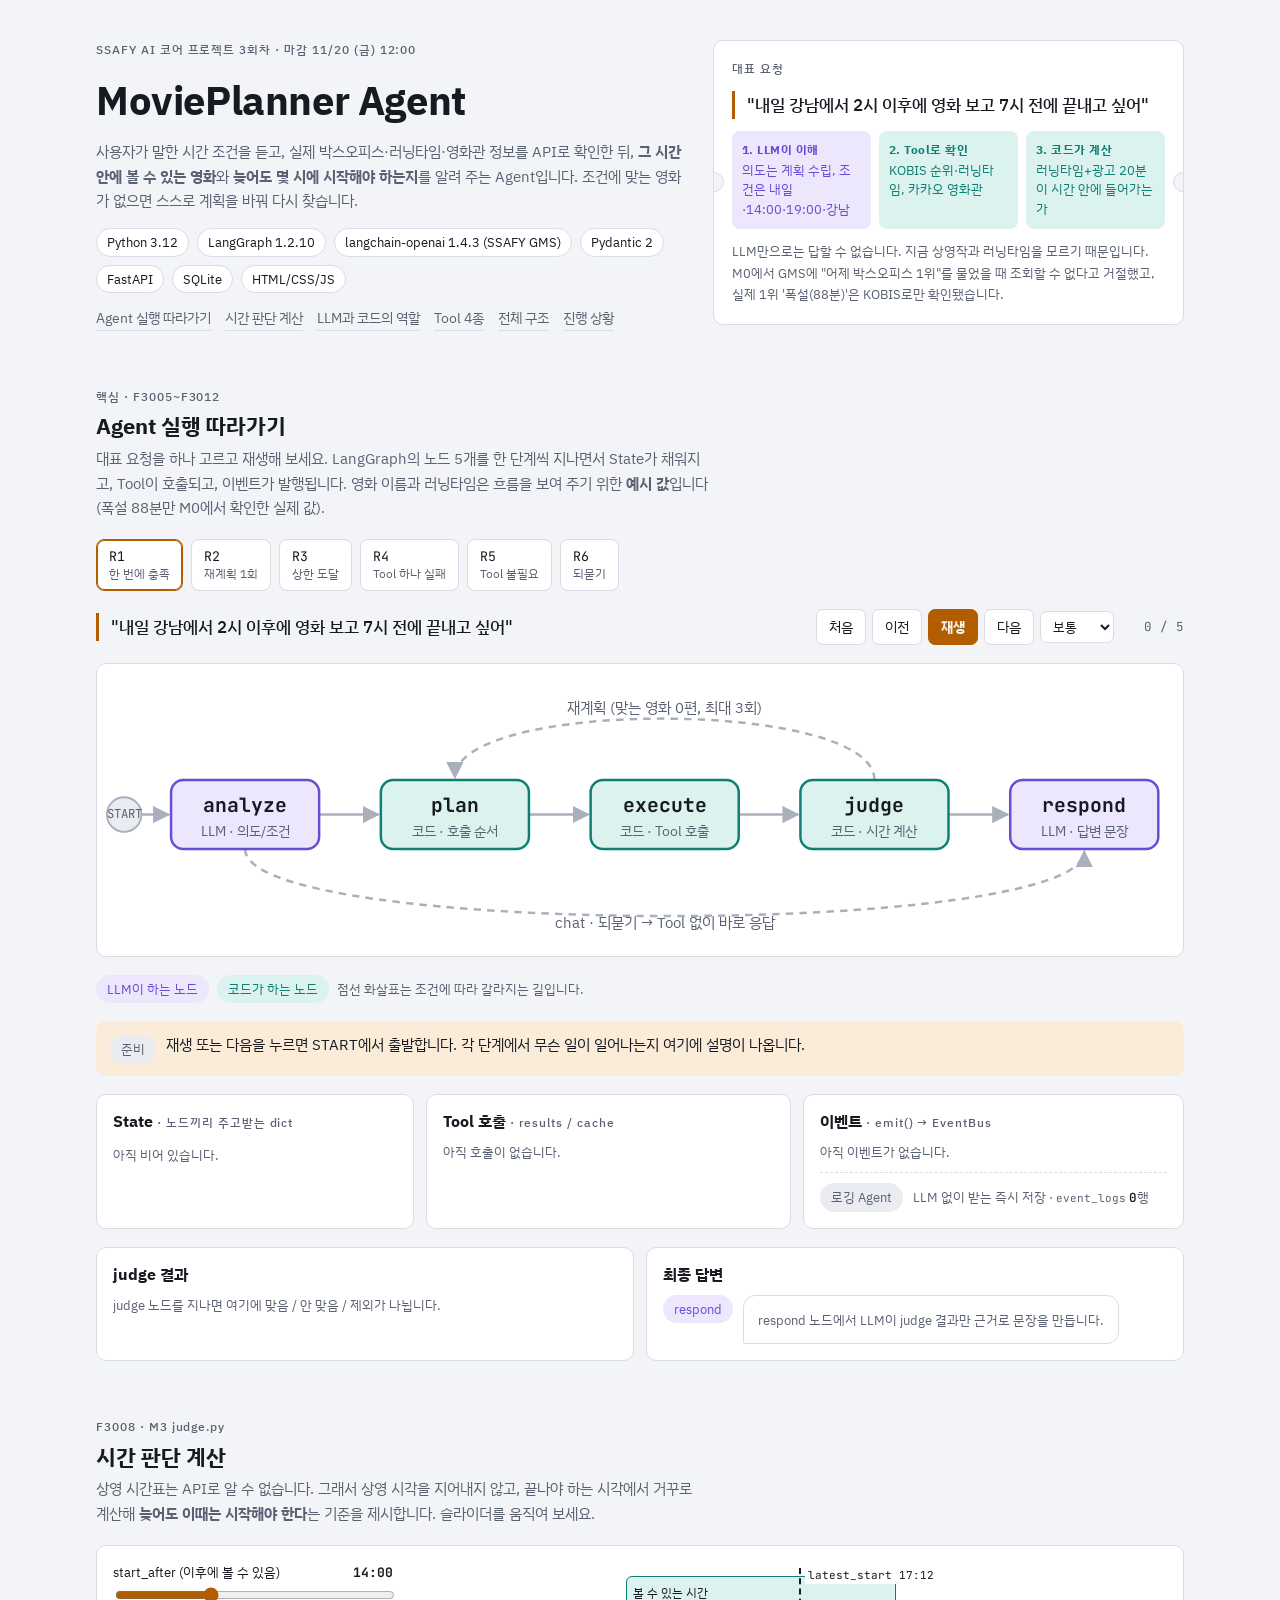
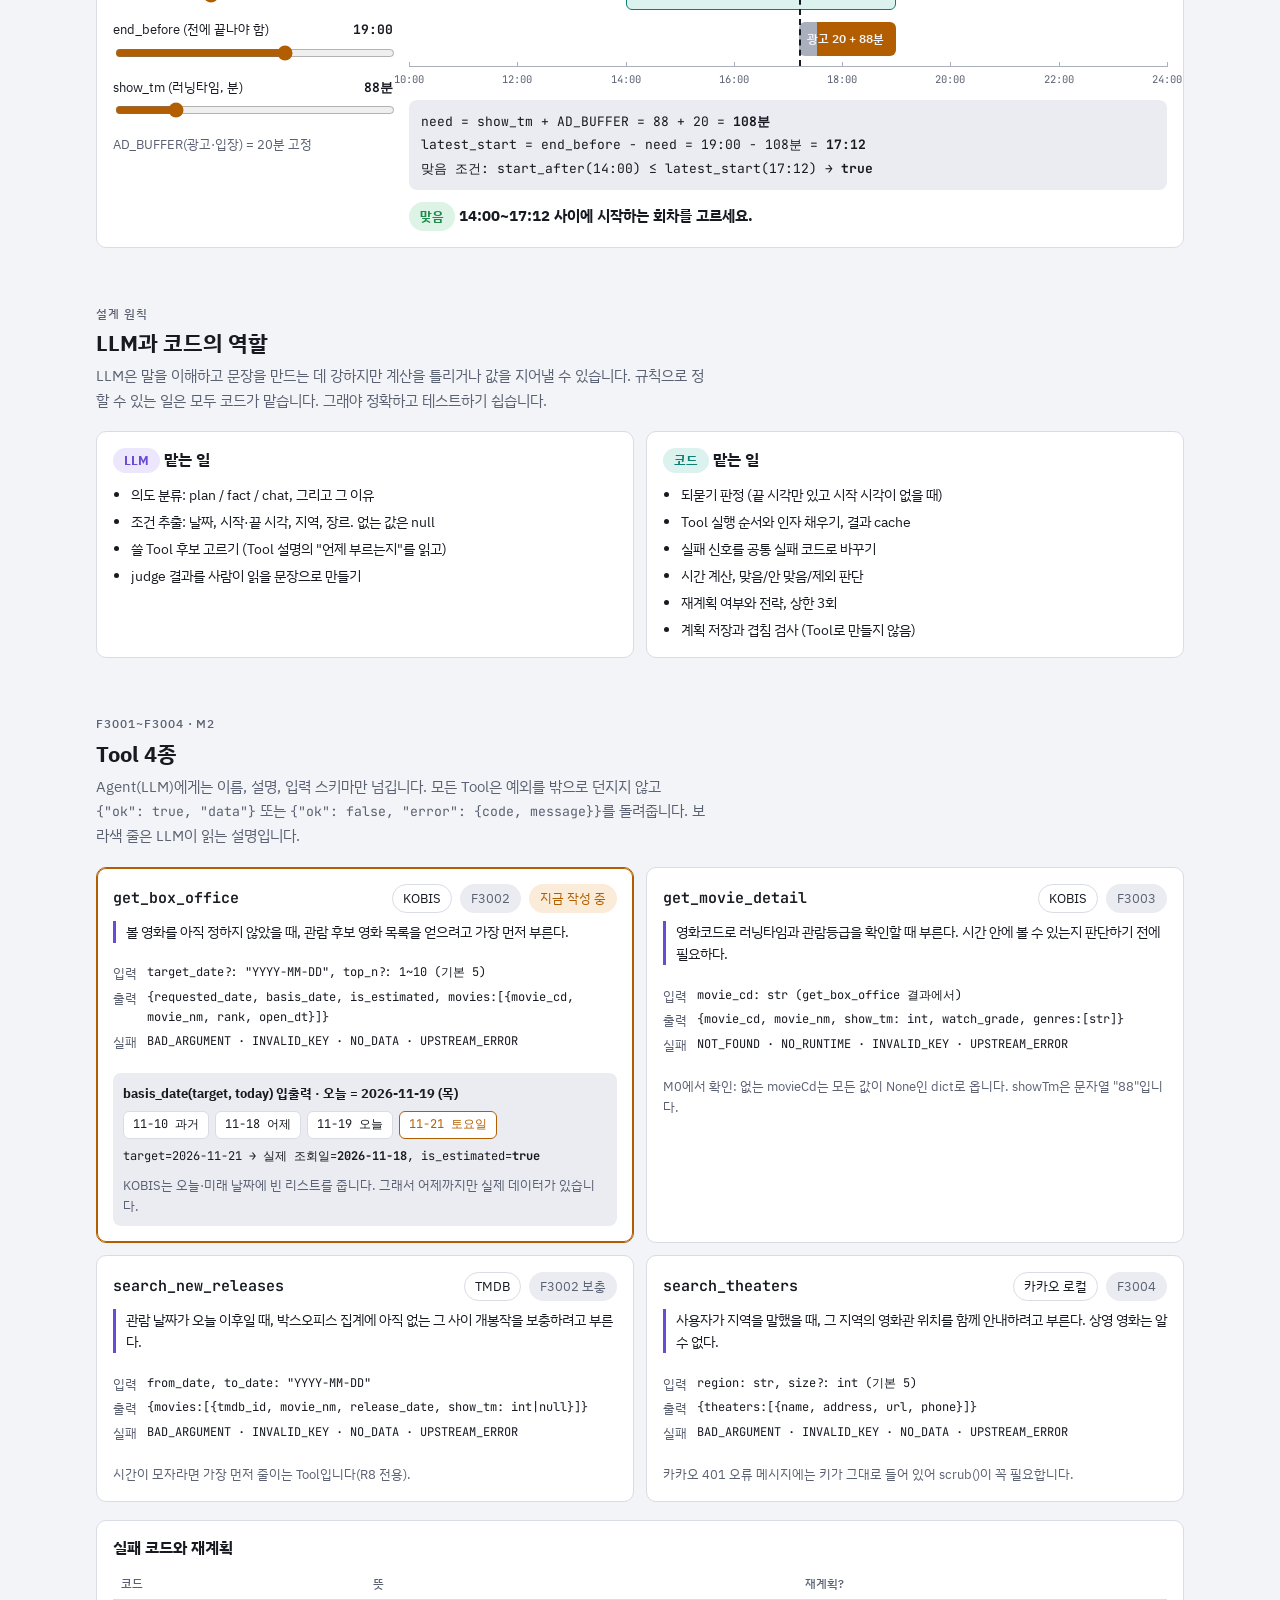
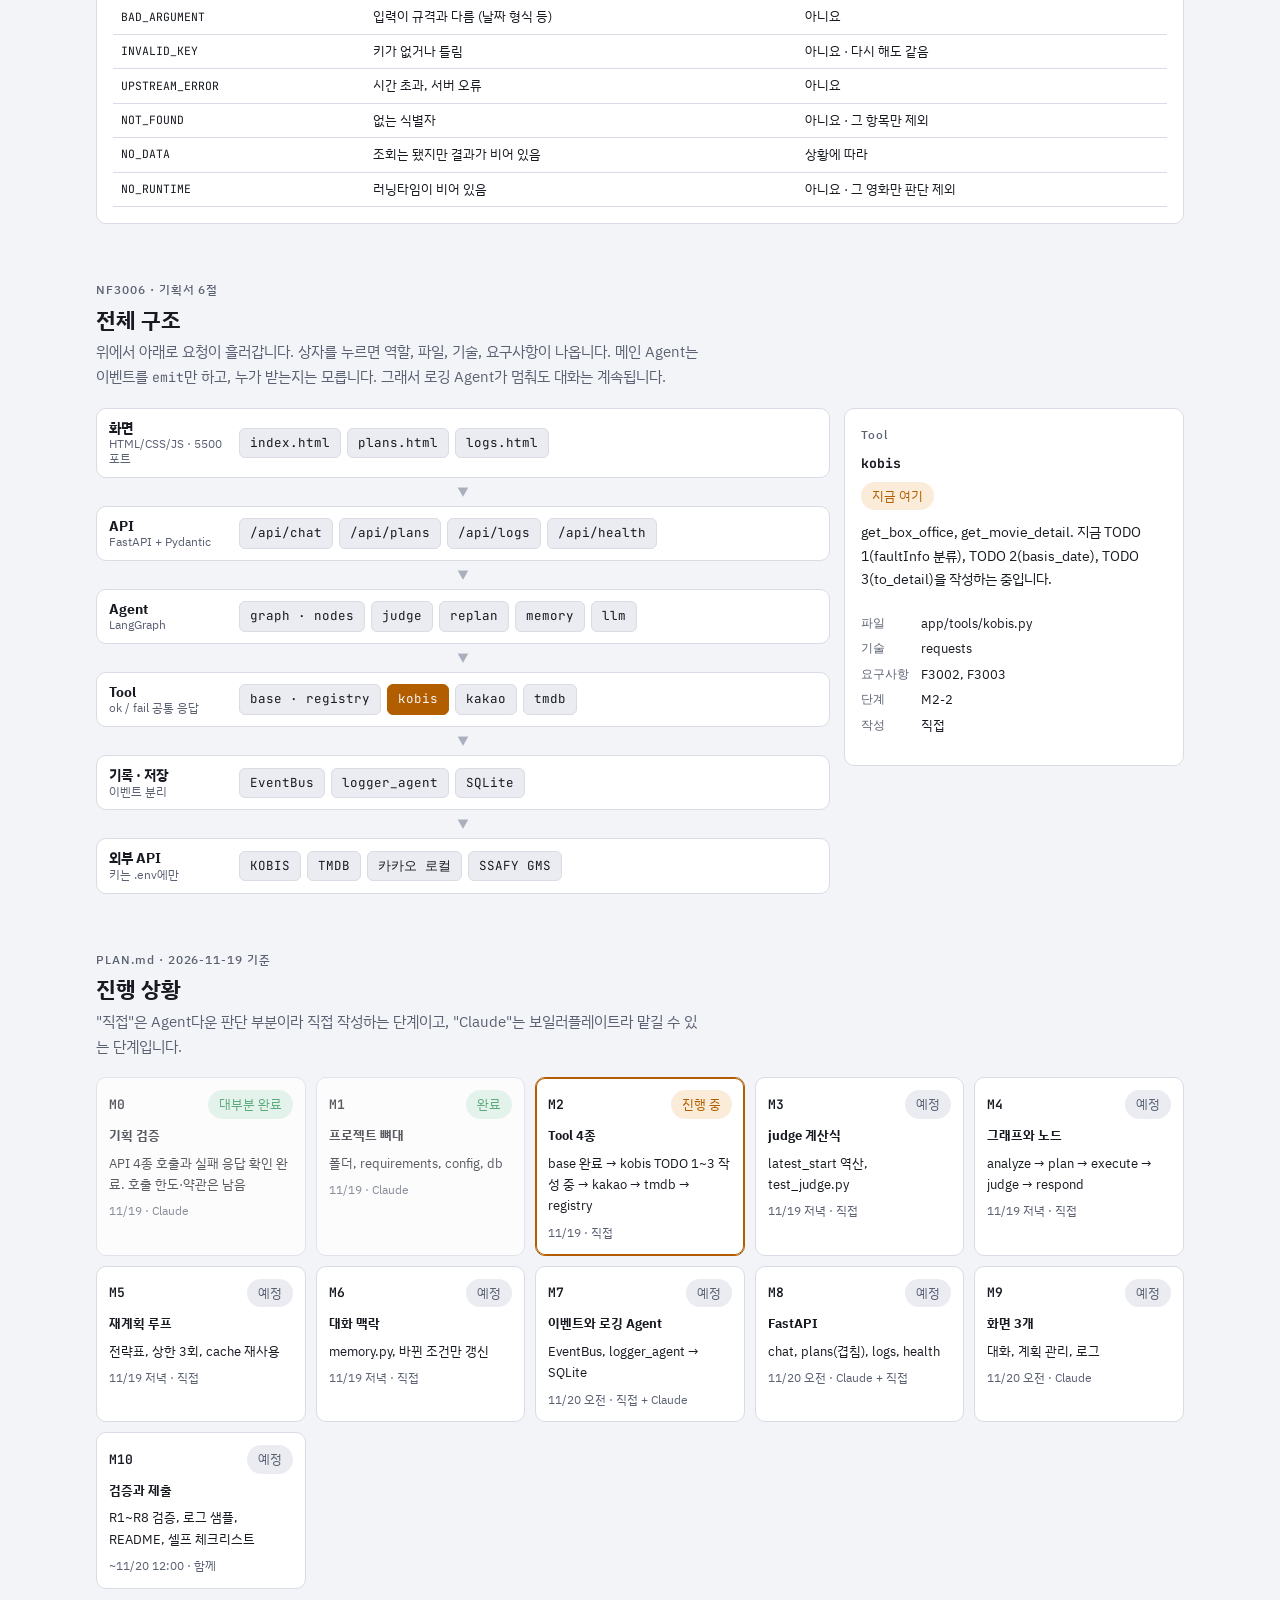
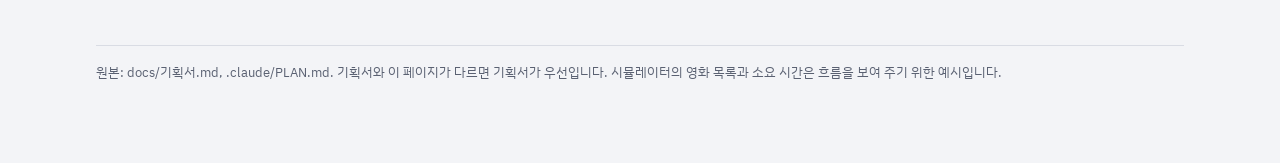
==== docs/설계지도.html @ f186e6c0 "feat: M2 KOBIS·카카오 Tool 완료와 설계 지도 추가 - kobis.py: faultInfo 분류(INVALID_KEY/BAD_ARGUMENT), basis_date," ====
<!doctype html>
<html lang="ko">
<head>
<meta charset="utf-8">
<meta name="viewport" content="width=device-width, initial-scale=1, viewport-fit=cover">
</head>
<body>
<title>MoviePlanner 설계 지도</title>
<meta name="claude:viewport-fit-sides" content="cover">
<link rel="preconnect" href="https://fonts.googleapis.com">
<link rel="preconnect" href="https://fonts.gstatic.com" crossorigin>
<link rel="stylesheet" href="https://fonts.googleapis.com/css2?family=IBM+Plex+Sans+KR:wght@400;500;700&family=JetBrains+Mono:wght@400;600&display=swap">
<style>
/* Layout: 한 줄 세로 흐름. 상단 요약 → 실행 시뮬레이터(핵심) → 판단 계산 → Tool → 구조 → 진행 상황 */
:root{
  --bg:#f3f4f7; --surface:#ffffff; --sunk:#eaecf1; --fg:#171a21; --muted:#5a6172; --line:#d9dce4; --line-strong:#a9afbd;
  --accent:#b25e00; --accent-soft:#fbecd9;
  --llm:#6a4bd6; --llm-soft:#ece7fc; --code:#0d7f73; --code-soft:#dcf2ef;
  --ok:#1c8a4a; --ok-soft:#dcf3e5; --bad:#c23b3b; --bad-soft:#fbe3e3;
  --f-body:"IBM Plex Sans KR", "Apple SD Gothic Neo", "Malgun Gothic", system-ui, sans-serif;
  --f-mono:"JetBrains Mono", ui-monospace, Consolas, monospace;
}
@media (prefers-color-scheme: dark){ :root:not([data-theme="light"]){
  --bg:#0f1116; --surface:#171a22; --sunk:#1f232d; --fg:#e7e9ef; --muted:#9aa1b1; --line:#2b303c; --line-strong:#4a5162;
  --accent:#f2b44b; --accent-soft:#3a2c14;
  --llm:#a68dff; --llm-soft:#2a2346; --code:#41c4b2; --code-soft:#14322e;
  --ok:#55cf86; --ok-soft:#163323; --bad:#f07070; --bad-soft:#3b1b1b; color-scheme:dark;
}}
:root[data-theme="dark"]{
  --bg:#0f1116; --surface:#171a22; --sunk:#1f232d; --fg:#e7e9ef; --muted:#9aa1b1; --line:#2b303c; --line-strong:#4a5162;
  --accent:#f2b44b; --accent-soft:#3a2c14;
  --llm:#a68dff; --llm-soft:#2a2346; --code:#41c4b2; --code-soft:#14322e;
  --ok:#55cf86; --ok-soft:#163323; --bad:#f07070; --bad-soft:#3b1b1b; color-scheme:dark;
}
*{box-sizing:border-box}
body{background:var(--bg);color:var(--fg);font-family:var(--f-body);font-size:15px;line-height:1.65}
.wrap{max-width:1120px;margin:0 auto;padding-block:32px 72px;padding-left:max(16px, env(safe-area-inset-left, 0px));padding-right:max(16px, env(safe-area-inset-right, 0px));display:flex;flex-direction:column;gap:56px}
h1,h2,h3{text-wrap:balance;line-height:1.3;margin:0}
h1{font-size:clamp(28px,4.4vw,40px);font-weight:700;letter-spacing:-.01em}
h2{font-size:22px;font-weight:700}
h3{font-size:16px;font-weight:700}
p{margin:0}
code,.mono{font-family:var(--f-mono);font-size:.88em}
.eyebrow{font-size:12px;letter-spacing:.08em;color:var(--muted);font-weight:500}
.lead{color:var(--muted);max-width:68ch}
section{display:flex;flex-direction:column;gap:18px}
.sec-head{display:flex;flex-direction:column;gap:6px}
.chip{display:inline-flex;align-items:center;gap:6px;border:1px solid var(--line);background:var(--surface);border-radius:999px;padding:3px 10px;font-size:12.5px;white-space:nowrap}
.chips{display:flex;flex-wrap:wrap;gap:8px}
.tag-llm{background:var(--llm-soft);color:var(--llm);border-color:transparent}
.tag-code{background:var(--code-soft);color:var(--code);border-color:transparent}
.tag-ok{background:var(--ok-soft);color:var(--ok);border-color:transparent}
.tag-bad{background:var(--bad-soft);color:var(--bad);border-color:transparent}
.tag-acc{background:var(--accent-soft);color:var(--accent);border-color:transparent}
.tag-mute{background:var(--sunk);color:var(--muted);border-color:transparent}
.panel{background:var(--surface);border:1px solid var(--line);border-radius:10px;padding:16px;min-width:0}
.panel h3{margin-bottom:10px}
button,select,input{font:inherit;color:inherit}
button{cursor:pointer}
:focus-visible{outline:2px solid var(--accent);outline-offset:2px}

/* hero */
.hero{display:grid;grid-template-columns:1.25fr 1fr;gap:28px;align-items:start}
.hero-text{display:flex;flex-direction:column;gap:14px;min-width:0}
.ticket{background:var(--surface);border:1px solid var(--line);border-radius:10px;padding:18px;display:flex;flex-direction:column;gap:12px;position:relative;min-width:0}
.ticket::before,.ticket::after{content:"";position:absolute;width:18px;height:18px;border-radius:50%;background:var(--bg);border:1px solid var(--line);top:50%;transform:translateY(-50%)}
.ticket::before{left:-10px;clip-path:inset(0 0 0 50%)} .ticket::after{right:-10px;clip-path:inset(0 50% 0 0)}
.say{font-size:17px;font-weight:500;border-left:3px solid var(--accent);padding-left:12px}
.flow3{display:grid;grid-template-columns:repeat(3,1fr);gap:8px}
.flow3 div{border-radius:8px;padding:10px;font-size:13px;line-height:1.5}
.flow3 b{display:block;font-size:12px;letter-spacing:.04em;margin-bottom:2px}
.nav{display:flex;flex-wrap:wrap;gap:6px 14px;font-size:13.5px}
.nav a{color:var(--muted);text-decoration:none;border-bottom:1px solid var(--line)}
.nav a:hover{color:var(--fg)}

/* simulator */
.scen{display:flex;flex-wrap:wrap;gap:8px}
.scen button{border:1px solid var(--line);background:var(--surface);border-radius:8px;padding:8px 12px;text-align:left;display:flex;flex-direction:column;gap:0;line-height:1.35}
.scen button small{color:var(--muted);font-size:12px}
.scen button[aria-pressed="true"]{border-color:var(--accent);box-shadow:inset 0 0 0 1px var(--accent)}
.req{display:flex;flex-wrap:wrap;gap:10px;align-items:center;justify-content:space-between}
.req .say{flex:1 1 320px;min-width:0}
.ctrl{display:flex;gap:6px;flex-wrap:wrap;align-items:center}
.ctrl button{border:1px solid var(--line);background:var(--surface);border-radius:7px;padding:6px 12px;font-size:13.5px}
.ctrl button.primary{background:var(--accent);color:var(--bg);border-color:var(--accent);font-weight:700}
.ctrl select{border:1px solid var(--line);background:var(--surface);border-radius:7px;padding:5px 8px;font-size:13px}
.ctrl .count{font-family:var(--f-mono);font-size:12.5px;color:var(--muted);min-width:64px;text-align:right}
.graph-box{overflow-x:auto;background:var(--surface);border:1px solid var(--line);border-radius:10px}
.graph-box svg{display:block;min-width:720px;width:100%;height:auto}
.g-edge{fill:none;stroke:var(--line-strong);stroke-width:2;transition:stroke .25s}
.g-edge.on{stroke:var(--accent);stroke-width:3}
.g-edge.dash{stroke-dasharray:6 5}
.mk{fill:var(--line-strong)} .mk-on{fill:var(--accent)}
.g-node rect{stroke-width:2;transition:all .25s}
.g-node.llm rect{fill:var(--llm-soft);stroke:var(--llm)}
.g-node.code rect{fill:var(--code-soft);stroke:var(--code)}
.g-node text{fill:var(--fg);font-family:var(--f-body);text-anchor:middle}
.g-node .nm{font-size:16px;font-weight:700;font-family:var(--f-mono)}
.g-node .sub{font-size:11.5px;fill:var(--muted)}
.g-node.done rect{opacity:.55}
.g-node.active rect{stroke:var(--accent);stroke-width:3.5;filter:drop-shadow(0 0 6px var(--accent-soft))}
.g-label{fill:var(--muted);font-size:12px;font-family:var(--f-body);text-anchor:middle}
.g-label.on{fill:var(--accent);font-weight:700}
.g-term{fill:var(--sunk);stroke:var(--line-strong);stroke-width:1.5}
.g-term-t{fill:var(--muted);font-size:10px;font-family:var(--f-mono);text-anchor:middle}
.legend{display:flex;flex-wrap:wrap;gap:8px;font-size:12.5px;color:var(--muted);align-items:center}
.note{background:var(--accent-soft);border-radius:10px;padding:12px 14px;display:flex;gap:10px;align-items:flex-start}
.note .who{flex:none;margin-top:2px}
.sim-grid{display:grid;grid-template-columns:1fr 1.15fr 1.2fr;gap:12px}
.kv{display:grid;grid-template-columns:auto 1fr;gap:4px 12px;font-size:13px}
.kv dt{color:var(--muted);font-family:var(--f-mono);font-size:12px;padding-top:1px}
.kv dd{margin:0;font-family:var(--f-mono);font-size:12.5px;word-break:break-word}
.kv dd.null{color:var(--muted)}
.kv dd.flash{animation:flash 1s}
@keyframes flash{from{background:var(--accent-soft)}to{background:transparent}}
.list{display:flex;flex-direction:column;gap:6px;max-height:330px;overflow-y:auto;font-size:12.5px}
.trow{border:1px solid var(--line);border-radius:7px;padding:7px 9px;display:flex;flex-direction:column;gap:2px}
.trow .top{display:flex;gap:8px;align-items:center;flex-wrap:wrap}
.trow .nm{font-family:var(--f-mono);font-weight:600}
.trow .args{font-family:var(--f-mono);color:var(--muted);font-size:11.5px;word-break:break-word}
.trow .res{font-size:12px}
.trow.fail{border-color:var(--bad)} .trow.cache{border-style:dashed}
.erow{display:grid;grid-template-columns:28px auto 1fr;gap:8px;font-family:var(--f-mono);font-size:11.5px;align-items:baseline;padding:2px 0;border-bottom:1px solid var(--line)}
.erow .seq{color:var(--muted);text-align:right;font-variant-numeric:tabular-nums}
.erow .ev{font-weight:600}
.erow .pl{color:var(--muted);word-break:break-word}
.ev-session{color:var(--accent)} .ev-step{color:var(--code)} .ev-decision{color:var(--llm)} .ev-tool{color:var(--fg)} .ev-replan{color:var(--bad)}
.logger{margin-top:10px;display:flex;align-items:center;gap:10px;font-size:12.5px;color:var(--muted);border-top:1px dashed var(--line);padding-top:10px}
.logger .db{font-family:var(--f-mono);color:var(--fg);font-weight:600;font-variant-numeric:tabular-nums}
.empty{color:var(--muted);font-size:12.5px}
table{border-collapse:collapse;width:100%;font-size:13px}
th,td{text-align:left;padding:6px 8px;border-bottom:1px solid var(--line);white-space:nowrap}
th{font-size:12px;color:var(--muted);font-weight:500}
td.num{font-family:var(--f-mono);font-variant-numeric:tabular-nums}
.tbl{overflow-x:auto}
.answer{display:flex;gap:10px;align-items:flex-start}
.answer .bubble{background:var(--surface);border:1px solid var(--line);border-radius:12px 12px 12px 2px;padding:12px 14px;max-width:72ch;font-size:14px}
.bottom{display:grid;grid-template-columns:1fr 1fr;gap:12px}

/* judge visual */
.jv{display:grid;grid-template-columns:280px 1fr;gap:16px}
.jv label{display:flex;flex-direction:column;gap:2px;font-size:13px}
.jv label span{display:flex;justify-content:space-between}
.jv label b{font-family:var(--f-mono)}
.jv input[type=range]{width:100%;accent-color:var(--accent)}
.controls{display:flex;flex-direction:column;gap:14px}
.track{position:relative;height:120px;margin-top:6px}
.axis{position:absolute;left:0;right:0;bottom:0;height:22px;border-top:1px solid var(--line-strong)}
.tick{position:absolute;top:0;font-family:var(--f-mono);font-size:10.5px;color:var(--muted);transform:translateX(-50%);padding-top:4px}
.tick::before{content:"";position:absolute;left:50%;top:-5px;height:5px;border-left:1px solid var(--line-strong)}
.band{position:absolute;top:8px;height:34px;background:var(--code-soft);border:1px solid var(--code);border-radius:6px;transition:all .2s}
.band span,.need span{position:absolute;left:6px;top:50%;transform:translateY(-50%);font-size:11.5px;white-space:nowrap}
.need{position:absolute;top:54px;height:34px;border-radius:6px;display:flex;overflow:hidden;transition:all .2s}
.need .ad{background:var(--line-strong)} .need .mv{background:var(--accent)}
.need.bad .mv{background:var(--bad)}
.need span{color:var(--bg);font-weight:600;left:8px}
.mark{position:absolute;top:0;bottom:22px;border-left:2px dashed var(--fg);transition:left .2s}
.mark i{position:absolute;top:-2px;left:4px;font-style:normal;font-size:11px;font-family:var(--f-mono);white-space:nowrap;background:var(--surface);padding:0 3px}
.formula{font-family:var(--f-mono);font-size:13px;background:var(--sunk);border-radius:8px;padding:10px 12px;line-height:1.8;overflow-x:auto}
.verdict{font-weight:700}

/* tools */
.tools{display:grid;grid-template-columns:repeat(2,1fr);gap:12px}
.tool{display:flex;flex-direction:column;gap:8px}
.tool .head{display:flex;justify-content:space-between;gap:8px;align-items:baseline;flex-wrap:wrap}
.tool .fn{font-family:var(--f-mono);font-weight:600;font-size:15px}
.tool .when{font-size:13.5px;border-left:3px solid var(--llm);padding-left:10px;color:var(--fg)}
.tool .io{display:grid;grid-template-columns:auto 1fr;gap:4px 10px;font-size:12.5px}
.tool .io dt{color:var(--muted)} .tool .io dd{margin:0;font-family:var(--f-mono);font-size:12px;word-break:break-word}
.now{border-color:var(--accent);box-shadow:inset 0 0 0 1px var(--accent)}
.bd{background:var(--sunk);border-radius:8px;padding:10px;display:flex;flex-direction:column;gap:8px;font-size:12.5px}
.bd .btns{display:flex;flex-wrap:wrap;gap:6px}
.bd button{border:1px solid var(--line);background:var(--surface);border-radius:6px;padding:3px 9px;font-size:12px;font-family:var(--f-mono)}
.bd button[aria-pressed="true"]{border-color:var(--accent);color:var(--accent)}
.bd .out{font-family:var(--f-mono);font-size:12px}

/* split */
.split{display:grid;grid-template-columns:1fr 1fr;gap:12px}
.split ul{margin:0;padding-left:18px;display:flex;flex-direction:column;gap:4px;font-size:14px}

/* arch */
.arch{display:grid;grid-template-columns:1fr 340px;gap:14px;align-items:start}
.layers{display:flex;flex-direction:column;gap:8px}
.layer{display:grid;grid-template-columns:120px 1fr;gap:10px;align-items:center;background:var(--surface);border:1px solid var(--line);border-radius:10px;padding:10px 12px}
.layer .lb{font-weight:700;font-size:14px;line-height:1.3}
.layer .lb small{display:block;font-weight:400;color:var(--muted);font-size:11.5px}
.layer .items{display:flex;flex-wrap:wrap;gap:6px}
.layer button{border:1px solid var(--line);background:var(--sunk);border-radius:6px;padding:4px 10px;font-size:12.5px;font-family:var(--f-mono)}
.layer button[aria-pressed="true"]{background:var(--accent);color:var(--bg);border-color:var(--accent)}
.layer button.here{border-color:var(--accent)}
.arrow-down{text-align:center;color:var(--line-strong);font-size:12px;line-height:1}
.detail{position:sticky;top:12px;display:flex;flex-direction:column;gap:10px}
.detail .kv dd{font-family:var(--f-body);font-size:13px}

/* roadmap */
.road{display:grid;grid-template-columns:repeat(auto-fill,minmax(190px,1fr));gap:10px}
.ms{background:var(--surface);border:1px solid var(--line);border-radius:10px;padding:12px;display:flex;flex-direction:column;gap:6px;font-size:13px}
.ms .top{display:flex;justify-content:space-between;align-items:center;gap:6px}
.ms .id{font-family:var(--f-mono);font-weight:600}
.ms.done{opacity:.7}
.ms.cur{border-color:var(--accent);box-shadow:inset 0 0 0 1px var(--accent)}
.ms .meta{color:var(--muted);font-size:12px}
footer{color:var(--muted);font-size:12.5px;border-top:1px solid var(--line);padding-top:16px}

@media (max-width:900px){
  .hero,.arch,.jv{grid-template-columns:1fr}
  .sim-grid{grid-template-columns:1fr}
  .detail{position:static}
}
@media (max-width:640px){
  .tools,.split,.bottom{grid-template-columns:1fr}
  .flow3{grid-template-columns:1fr}
  .layer{grid-template-columns:1fr}
}
@media (prefers-reduced-motion:reduce){*{transition:none!important;animation:none!important}}
</style>

<div class="wrap">

<!-- HERO -->
<header class="hero">
  <div class="hero-text">
    <span class="eyebrow">SSAFY AI 코어 프로젝트 3회차 · 마감 11/20 (금) 12:00</span>
    <h1>MoviePlanner Agent</h1>
    <p class="lead">사용자가 말한 시간 조건을 듣고, 실제 박스오피스·러닝타임·영화관 정보를 API로 확인한 뒤, <b>그 시간 안에 볼 수 있는 영화</b>와 <b>늦어도 몇 시에 시작해야 하는지</b>를 알려 주는 Agent입니다. 조건에 맞는 영화가 없으면 스스로 계획을 바꿔 다시 찾습니다.</p>
    <div class="chips">
      <span class="chip">Python 3.12</span><span class="chip">LangGraph 1.2.10</span><span class="chip">langchain-openai 1.4.3 (SSAFY GMS)</span><span class="chip">Pydantic 2</span><span class="chip">FastAPI</span><span class="chip">SQLite</span><span class="chip">HTML/CSS/JS</span>
    </div>
    <nav class="nav" aria-label="목차">
      <a href="#sim">Agent 실행 따라가기</a><a href="#judge">시간 판단 계산</a><a href="#split">LLM과 코드의 역할</a><a href="#tools">Tool 4종</a><a href="#arch">전체 구조</a><a href="#road">진행 상황</a>
    </nav>
  </div>
  <div class="ticket">
    <span class="eyebrow">대표 요청</span>
    <p class="say">"내일 강남에서 2시 이후에 영화 보고 7시 전에 끝내고 싶어"</p>
    <div class="flow3">
      <div class="tag-llm"><b>1. LLM이 이해</b>의도는 계획 수립, 조건은 내일·14:00·19:00·강남</div>
      <div class="tag-code"><b>2. Tool로 확인</b>KOBIS 순위·러닝타임, 카카오 영화관</div>
      <div class="tag-code"><b>3. 코드가 계산</b>러닝타임+광고 20분이 시간 안에 들어가는가</div>
    </div>
    <p class="lead" style="font-size:13px">LLM만으로는 답할 수 없습니다. 지금 상영작과 러닝타임을 모르기 때문입니다. M0에서 GMS에 "어제 박스오피스 1위"를 물었을 때 조회할 수 없다고 거절했고, 실제 1위 '폭설(88분)'은 KOBIS로만 확인됐습니다.</p>
  </div>
</header>

<!-- SIMULATOR -->
<section id="sim">
  <div class="sec-head">
    <span class="eyebrow">핵심 · F3005~F3012</span>
    <h2>Agent 실행 따라가기</h2>
    <p class="lead">대표 요청을 하나 고르고 재생해 보세요. LangGraph의 노드 5개를 한 단계씩 지나면서 State가 채워지고, Tool이 호출되고, 이벤트가 발행됩니다. 영화 이름과 러닝타임은 흐름을 보여 주기 위한 <b>예시 값</b>입니다(폭설 88분만 M0에서 확인한 실제 값).</p>
  </div>
  <div class="scen" id="scen" role="group" aria-label="대표 요청 선택"></div>
  <div class="req">
    <p class="say" id="reqText"></p>
    <div class="ctrl">
      <button id="bReset" type="button">처음</button>
      <button id="bPrev" type="button">이전</button>
      <button id="bPlay" class="primary" type="button">재생</button>
      <button id="bNext" type="button">다음</button>
      <select id="speed" aria-label="재생 속도"><option value="1600">느리게</option><option value="1000" selected>보통</option><option value="550">빠르게</option></select>
      <span class="count" id="count"></span>
    </div>
  </div>

  <div class="graph-box">
    <svg viewBox="0 0 880 236" role="img" aria-label="LangGraph 노드 흐름: analyze, plan, execute, judge, respond">
      <defs>
        <marker id="ar" viewBox="0 0 10 10" refX="9" refY="5" markerWidth="7" markerHeight="7" orient="auto-start-reverse"><path class="mk" d="M0 0L10 5L0 10z"/></marker>
        <marker id="arOn" viewBox="0 0 10 10" refX="9" refY="5" markerWidth="7" markerHeight="7" orient="auto-start-reverse"><path class="mk-on" d="M0 0L10 5L0 10z"/></marker>
      </defs>
      <circle class="g-term" cx="22" cy="122" r="14"/><text class="g-term-t" x="22" y="125">START</text>
      <path id="e-start" class="g-edge" d="M36 122 L58 122" marker-end="url(#ar)"/>
      <path id="e-ap" class="g-edge" d="M180 122 L228 122" marker-end="url(#ar)"/>
      <path id="e-pe" class="g-edge" d="M350 122 L398 122" marker-end="url(#ar)"/>
      <path id="e-ej" class="g-edge" d="M520 122 L568 122" marker-end="url(#ar)"/>
      <path id="e-jr" class="g-edge" d="M690 122 L738 122" marker-end="url(#ar)"/>
      <path id="e-loop" class="g-edge dash" d="M630 94 C630 28 290 28 290 92" marker-end="url(#ar)"/>
      <path id="e-skip" class="g-edge dash" d="M120 150 C120 222 800 222 800 152" marker-end="url(#ar)"/>
      <text id="l-loop" class="g-label" x="460" y="40">재계획 (맞는 영화 0편, 최대 3회)</text>
      <text id="l-skip" class="g-label" x="460" y="214">chat · 되묻기 → Tool 없이 바로 응답</text>
      <g class="g-node llm" id="n-analyze"><rect x="60" y="94" width="120" height="56" rx="10"/><text class="nm" x="120" y="120">analyze</text><text class="sub" x="120" y="139">LLM · 의도/조건</text></g>
      <g class="g-node code" id="n-plan"><rect x="230" y="94" width="120" height="56" rx="10"/><text class="nm" x="290" y="120">plan</text><text class="sub" x="290" y="139">코드 · 호출 순서</text></g>
      <g class="g-node code" id="n-execute"><rect x="400" y="94" width="120" height="56" rx="10"/><text class="nm" x="460" y="120">execute</text><text class="sub" x="460" y="139">코드 · Tool 호출</text></g>
      <g class="g-node code" id="n-judge"><rect x="570" y="94" width="120" height="56" rx="10"/><text class="nm" x="630" y="120">judge</text><text class="sub" x="630" y="139">코드 · 시간 계산</text></g>
      <g class="g-node llm" id="n-respond"><rect x="740" y="94" width="120" height="56" rx="10"/><text class="nm" x="800" y="120">respond</text><text class="sub" x="800" y="139">LLM · 답변 문장</text></g>
    </svg>
  </div>
  <div class="legend"><span class="chip tag-llm">LLM이 하는 노드</span><span class="chip tag-code">코드가 하는 노드</span><span>점선 화살표는 조건에 따라 갈라지는 길입니다.</span></div>

  <div class="note" id="note"><span class="chip who" id="noteWho"></span><p id="noteText"></p></div>

  <div class="sim-grid">
    <div class="panel"><h3>State <span class="eyebrow">· 노드끼리 주고받는 dict</span></h3><dl class="kv" id="state"></dl></div>
    <div class="panel"><h3>Tool 호출 <span class="eyebrow">· results / cache</span></h3><div class="list" id="tools"></div></div>
    <div class="panel"><h3>이벤트 <span class="eyebrow">· emit() → EventBus</span></h3><div class="list" id="events"></div>
      <div class="logger"><span class="chip tag-mute">로깅 Agent</span><span>LLM 없이 받는 즉시 저장 · <code>event_logs</code> <span class="db" id="dbCount">0</span>행</span></div>
    </div>
  </div>
  <div class="bottom">
    <div class="panel"><h3>judge 결과</h3><div class="tbl" id="judged"><p class="empty">judge 노드를 지나면 여기에 맞음 / 안 맞음 / 제외가 나뉩니다.</p></div></div>
    <div class="panel"><h3>최종 답변</h3><div class="answer"><span class="chip tag-llm">respond</span><div class="bubble" id="answer"><span class="empty">respond 노드에서 LLM이 judge 결과만 근거로 문장을 만듭니다.</span></div></div></div>
  </div>
</section>

<!-- JUDGE -->
<section id="judge">
  <div class="sec-head">
    <span class="eyebrow">F3008 · M3 judge.py</span>
    <h2>시간 판단 계산</h2>
    <p class="lead">상영 시간표는 API로 알 수 없습니다. 그래서 상영 시각을 지어내지 않고, 끝나야 하는 시각에서 거꾸로 계산해 <b>늦어도 이때는 시작해야 한다</b>는 기준을 제시합니다. 슬라이더를 움직여 보세요.</p>
  </div>
  <div class="panel jv">
    <div class="controls">
      <label for="jSa"><span>start_after (이후에 볼 수 있음) <b id="vSa"></b></span><input id="jSa" type="range" min="600" max="1320" step="10" value="840"></label>
      <label for="jEb"><span>end_before (전에 끝나야 함) <b id="vEb"></b></span><input id="jEb" type="range" min="660" max="1440" step="10" value="1140"></label>
      <label for="jTm"><span>show_tm (러닝타임, 분) <b id="vTm"></b></span><input id="jTm" type="range" min="60" max="200" step="1" value="88"></label>
      <p class="empty">AD_BUFFER(광고·입장) = 20분 고정</p>
    </div>
    <div style="min-width:0;display:flex;flex-direction:column;gap:12px">
      <div class="track" id="track">
        <div class="band" id="band"><span>볼 수 있는 시간</span></div>
        <div class="need" id="need"><div class="ad" style="flex:20"></div><div class="mv" id="needMv"></div><span id="needLb"></span></div>
        <div class="mark" id="mark"><i id="markLb"></i></div>
        <div class="axis" id="axis"></div>
      </div>
      <div class="formula" id="formula"></div>
      <p class="verdict" id="verdict"></p>
    </div>
  </div>
</section>

<!-- SPLIT -->
<section id="split">
  <div class="sec-head">
    <span class="eyebrow">설계 원칙</span>
    <h2>LLM과 코드의 역할</h2>
    <p class="lead">LLM은 말을 이해하고 문장을 만드는 데 강하지만 계산을 틀리거나 값을 지어낼 수 있습니다. 규칙으로 정할 수 있는 일은 모두 코드가 맡습니다. 그래야 정확하고 테스트하기 쉽습니다.</p>
  </div>
  <div class="split">
    <div class="panel"><h3><span class="chip tag-llm">LLM</span> 맡는 일</h3>
      <ul><li>의도 분류: plan / fact / chat, 그리고 그 이유</li><li>조건 추출: 날짜, 시작·끝 시각, 지역, 장르. 없는 값은 null</li><li>쓸 Tool 후보 고르기 (Tool 설명의 "언제 부르는지"를 읽고)</li><li>judge 결과를 사람이 읽을 문장으로 만들기</li></ul></div>
    <div class="panel"><h3><span class="chip tag-code">코드</span> 맡는 일</h3>
      <ul><li>되묻기 판정 (끝 시각만 있고 시작 시각이 없을 때)</li><li>Tool 실행 순서와 인자 채우기, 결과 cache</li><li>실패 신호를 공통 실패 코드로 바꾸기</li><li>시간 계산, 맞음/안 맞음/제외 판단</li><li>재계획 여부와 전략, 상한 3회</li><li>계획 저장과 겹침 검사 (Tool로 만들지 않음)</li></ul></div>
  </div>
</section>

<!-- TOOLS -->
<section id="tools-sec">
  <div class="sec-head" id="tools">
    <span class="eyebrow">F3001~F3004 · M2</span>
    <h2>Tool 4종</h2>
    <p class="lead">Agent(LLM)에게는 이름, 설명, 입력 스키마만 넘깁니다. 모든 Tool은 예외를 밖으로 던지지 않고 <code>{"ok": true, "data"}</code> 또는 <code>{"ok": false, "error": {code, message}}</code>를 돌려줍니다. 보라색 줄은 LLM이 읽는 설명입니다.</p>
  </div>
  <div class="tools" id="toolCards"></div>
  <div class="panel">
    <h3>실패 코드와 재계획</h3>
    <div class="tbl"><table>
      <thead><tr><th>코드</th><th>뜻</th><th>재계획?</th></tr></thead>
      <tbody>
        <tr><td class="mono">BAD_ARGUMENT</td><td>입력이 규격과 다름 (날짜 형식 등)</td><td>아니요</td></tr>
        <tr><td class="mono">INVALID_KEY</td><td>키가 없거나 틀림</td><td>아니요 · 다시 해도 같음</td></tr>
        <tr><td class="mono">UPSTREAM_ERROR</td><td>시간 초과, 서버 오류</td><td>아니요</td></tr>
        <tr><td class="mono">NOT_FOUND</td><td>없는 식별자</td><td>아니요 · 그 항목만 제외</td></tr>
        <tr><td class="mono">NO_DATA</td><td>조회는 됐지만 결과가 비어 있음</td><td>상황에 따라</td></tr>
        <tr><td class="mono">NO_RUNTIME</td><td>러닝타임이 비어 있음</td><td>아니요 · 그 영화만 판단 제외</td></tr>
      </tbody></table></div>
  </div>
</section>

<!-- ARCH -->
<section id="arch">
  <div class="sec-head">
    <span class="eyebrow">NF3006 · 기획서 6절</span>
    <h2>전체 구조</h2>
    <p class="lead">위에서 아래로 요청이 흘러갑니다. 상자를 누르면 역할, 파일, 기술, 요구사항이 나옵니다. 메인 Agent는 이벤트를 <code>emit</code>만 하고, 누가 받는지는 모릅니다. 그래서 로깅 Agent가 멈춰도 대화는 계속됩니다.</p>
  </div>
  <div class="arch">
    <div class="layers" id="layers"></div>
    <aside class="panel detail" id="detail" aria-live="polite"></aside>
  </div>
</section>

<!-- ROAD -->
<section id="road">
  <div class="sec-head">
    <span class="eyebrow">PLAN.md · 2026-11-19 기준</span>
    <h2>진행 상황</h2>
    <p class="lead">"직접"은 Agent다운 판단 부분이라 직접 작성하는 단계이고, "Claude"는 보일러플레이트라 맡길 수 있는 단계입니다.</p>
  </div>
  <div class="road" id="roadmap"></div>
</section>

<footer>원본: docs/기획서.md, .claude/PLAN.md. 기획서와 이 페이지가 다르면 기획서가 우선입니다. 시뮬레이터의 영화 목록과 소요 시간은 흐름을 보여 주기 위한 예시입니다.</footer>
</div>

<script>
(function(){
const $ = id => document.getElementById(id);
const fmt = m => String(Math.floor(m/60)).padStart(2,'0')+':'+String(m%60).padStart(2,'0');

/* ---------- 시나리오 데이터 ---------- */
const T = (t,a,s,r,ms) => ({t,a,s,r,ms});
const NOTE_WHO = {analyze:['LLM','tag-llm'],plan:['코드','tag-code'],execute:['코드','tag-code'],judge:['코드','tag-code'],respond:['LLM','tag-llm']};

const top5 = [
  T('get_movie_detail','movie_cd=20247221','ok','폭설 · show_tm=88',140),
  T('get_movie_detail','movie_cd=B','ok','영화 B · show_tm=118',130),
  T('get_movie_detail','movie_cd=C','ok','영화 C · show_tm=132',150),
  T('get_movie_detail','movie_cd=D','fail','NO_RUNTIME · showTm이 비어 있음',120),
  T('get_movie_detail','movie_cd=E','ok','영화 E · show_tm=152',160),
];
const top5cache = top5.map(x=>({...x,s:'cache',r:'cache 재사용 · '+x.r,ms:0}));
const next5 = [
  T('get_movie_detail','movie_cd=F','ok','영화 F · show_tm=126',140),
  T('get_movie_detail','movie_cd=G','ok','영화 G · show_tm=115',130),
  T('get_movie_detail','movie_cd=H','ok','영화 H · show_tm=79',120),
  T('get_movie_detail','movie_cd=I','ok','영화 I · show_tm=140',150),
  T('get_movie_detail','movie_cd=J','ok','영화 J · show_tm=101',140),
];
const J = (nm,tm,sa,eb,genreOk=true) => {
  if(tm==null) return {nm,tm:'—',need:'—',latest:'—',v:'excluded',why:'NO_RUNTIME'};
  const need=tm+20, latest=eb-need;
  if(!genreOk) return {nm,tm,need,latest:fmt(latest),v:'unfit',why:'장르 불일치'};
  return latest>=sa ? {nm,tm,need,latest:fmt(latest),v:'fit',why:fmt(sa)+'~'+fmt(latest)+' 사이 시작'} : {nm,tm,need,latest:fmt(latest),v:'unfit',why:'필요 '+need+'분 > 가능 '+(eb-sa)+'분'};
};
const R1judge = [J('폭설',88,840,1140),J('영화 B',118,840,1140),J('영화 C',132,840,1140),J('영화 D',null),J('영화 E',152,840,1140)];
const theaterOk = T('search_theaters','region="강남", size=5','ok','강남 지역 영화관 5곳 (이름·주소·링크)',210);
const theaterFail = T('search_theaters','region="강남", size=5','fail','INVALID_KEY · 카카오 키가 비어 있음',3);
const boxT = (date,n,ms) => T('get_box_office',`target_date="${date}", top_n=${n}`,'ok',`basis_date=2026-11-18 · is_estimated=true · ${n}편`,ms);

function r1like(fail){
  return [
    {n:'analyze',e:'e-start',pre:[['session.start','user="내일 강남에서 2시 이후…"']],
     ev:[['decision','kind=intent value=plan reason="관람 계획 요청"']],
     st:{intent:'plan',watch_date:'2026-11-20',start_after:'14:00',end_before:'19:00',region:'강남',genre:null,replan_count:0},
     note:'LLM이 문장을 구조화 출력으로 바꿉니다. 의도는 plan이고, "내일"은 2026-11-20, "2시"는 영화 맥락이라 14:00으로 해석합니다. 그다음 코드가 되묻기 규칙을 판정합니다. 시작·끝 시각이 모두 있으니 바로 진행합니다.'},
    {n:'plan',e:'e-ap',st:{plan:'get_box_office → get_movie_detail ×5 → search_theaters'},
     note:'코드가 LLM이 고른 Tool을 의존 순서로 정렬하고 인자를 채웁니다. get_movie_detail에는 movie_cd가 필요하므로 반드시 get_box_office 뒤에 옵니다(F3006, F3007).'},
    {n:'execute',e:'e-pe',tools:[boxT('2026-11-20',5,180),...top5, fail?theaterFail:theaterOk],st:{cache:'7건'},
     note: fail
       ? '영화관 검색이 INVALID_KEY로 실패했습니다. 그래도 멈추지 않습니다. 실패 사유를 결과에 남기고 영화 판단은 계속합니다(F3007, NF3003). 키 문제는 다시 해도 같으므로 재계획 대상이 아닙니다.'
       : '내일 박스오피스는 아직 집계 전이라 basis_date()가 조회일을 어제(11/18)로 바꾸고 is_estimated=true를 붙입니다(지금 작성 중인 TODO 2). 영화 D는 러닝타임이 비어 NO_RUNTIME이지만 전체는 계속 진행합니다.'},
    {n:'judge',e:'e-ej',judge:R1judge,st:{judged:'맞음 4 · 안 맞음 0 · 제외 1'},
     note:'need = show_tm + 20, latest_start = 19:00 − need. 14:00 ≤ latest_start이면 맞음입니다. 맞는 영화가 1편 이상이라 재계획 없이 respond로 갑니다. 영화 D는 지어낸 숫자로 판단하지 않고 제외합니다.'},
    {n:'respond',e:'e-jr',post:[['session.end','answer_preview="내일 14:00~19:00…"']],
     answer: '내일(11/20) 14:00~19:00에 볼 수 있는 영화는 4편입니다. 예를 들어 <b>폭설(88분)</b>은 광고를 포함해 108분이 걸리므로 <b>늦어도 17:12에는 시작</b>하는 회차를 고르세요. 순위는 11/18 집계 기준이라 추정입니다. 영화 D는 러닝타임 정보가 없어 판단에서 뺐습니다. '+(fail?'<br><br>영화관 정보는 지금 가져오지 못했습니다. 잠시 후 다시 시도해 주세요.':'<br><br>강남 지역 영화관 5곳을 함께 안내합니다. 상영 여부와 시간표는 각 영화관에서 확인해 주세요.'),
     note:'LLM이 judge 결과만 근거로 문장을 만듭니다. 숫자와 시각은 judge가 계산한 값을 그대로 씁니다. 영화관과 영화를 임의로 묶어 "○○관에서 상영"이라고 말하지 않습니다(F3004).'}
  ];
}

const R2judge1 = [J('폭설',88,900,1005),J('영화 B',118,900,1005),J('영화 C',132,900,1005),J('영화 D',null),J('영화 E',152,900,1005)];
const R2judge2 = [...R2judge1,J('영화 F',126,900,1005),J('영화 G',115,900,1005),J('영화 H',79,900,1005),J('영화 I',140,900,1005),J('영화 J',101,900,1005)];

const R3sa=900, R3eb=960;
const R3j1 = [J('폭설',88,R3sa,R3eb,false),J('영화 B',118,R3sa,R3eb),J('영화 C',132,R3sa,R3eb,false),J('영화 D',null),J('영화 E',152,R3sa,R3eb)];
const R3j2 = [...R3j1,J('영화 F',126,R3sa,R3eb,false),J('영화 G',115,R3sa,R3eb),J('영화 H',79,R3sa,R3eb,false),J('영화 I',140,R3sa,R3eb),J('영화 J',101,R3sa,R3eb,false)];
const tmdb = T('search_new_releases','from_date="2026-11-19", to_date="2026-11-21"','ok','신작 X 104분 · 신작 Y runtime=0→null · 신작 Z 121분',420);
const R3j3 = [...R3j2,{...J('신작 X',104,R3sa,R3eb),why:'필요 124분 > 가능 60분'},J('신작 Y',null),J('신작 Z',121,R3sa,R3eb)];
const R3j4 = R3j3.map(r=>r.why==='장르 불일치'?J(r.nm,r.tm,R3sa,R3eb):r);

const SCEN = [
 {id:'R1',tag:'한 번에 충족',req:'"내일 강남에서 2시 이후에 영화 보고 7시 전에 끝내고 싶어"',steps:r1like(false)},
 {id:'R2',tag:'재계획 1회',req:'"내일 3시 이후에 보고 4시 45분 전에 끝나야 해"',steps:[
   {n:'analyze',e:'e-start',pre:[['session.start','user="내일 3시 이후에…"']],ev:[['decision','kind=intent value=plan']],
    st:{intent:'plan',watch_date:'2026-11-20',start_after:'15:00',end_before:'16:45',region:null,genre:null,replan_count:0},
    note:'지역이 없으므로 영화관 검색은 계획에 넣지 않습니다. 가능한 시간은 105분뿐입니다.'},
   {n:'plan',e:'e-ap',st:{plan:'get_box_office(top 5) → get_movie_detail ×5'},note:'상위 5편으로 시작합니다.'},
   {n:'execute',e:'e-pe',tools:[boxT('2026-11-20',5,170),...top5],st:{cache:'6건'},note:'박스오피스와 상세 5건을 조회합니다. 모든 결과는 "Tool 이름|인자" 키로 cache에 들어갑니다.'},
   {n:'judge',e:'e-ej',judge:R2judge1,st:{judged:'맞음 0 · 안 맞음 4 · 제외 1'},
    note:'맞는 영화가 0편입니다. 가장 짧은 폭설도 108분이 필요한데 가능한 시간은 105분입니다. 실패 원인이 키 오류가 아니고 남은 전략이 있으므로 재계획합니다.'},
   {n:'plan',e:'e-loop',replan:true,pre:[['replan','count=1 strategy="상위 5편 → 10편 확장"']],ev:[['decision','kind=replan value=1 reason="맞는 영화 0편"']],
    st:{replan_count:1,plan:'get_box_office(top 10) → get_movie_detail ×10'},
    note:'재계획 1회차 전략은 후보를 10편으로 늘리는 것입니다. 재계획 지점은 화면에서 색으로 구분합니다(F3019).'},
   {n:'execute',e:'e-pe',tools:[boxT('2026-11-20',10,160),...top5cache,...next5],st:{cache:'12건'},
    note:'이미 받은 상세 5건은 다시 부르지 않고 cache에서 꺼냅니다(F3009). 새 영화 5편만 호출합니다.'},
   {n:'judge',e:'e-ej',judge:R2judge2,st:{judged:'맞음 1 · 안 맞음 8 · 제외 1'},note:'영화 H(79분 → 필요 99분)가 들어갑니다. latest_start = 16:45 − 99분 = 15:06.'},
   {n:'respond',e:'e-jr',post:[['session.end','answer_preview="상위 10편까지 넓혀…"']],
    answer:'상위 5편 중에는 1시간 45분 안에 끝나는 영화가 없어 <b>상위 10편까지 넓혀</b> 찾았습니다. <b>영화 H(79분)</b>는 광고 포함 99분이라 <b>15:00~15:06 사이에 시작</b>하는 회차라면 16:45 전에 끝납니다. 순위는 11/18 집계 기준 추정입니다.',
    note:'재계획했다는 사실과 이유를 답변에 함께 밝힙니다.'}
 ]},
 {id:'R3',tag:'상한 도달',req:'"토요일 3시 이후 액션 영화, 4시 전에 끝나야 해"',steps:[
   {n:'analyze',e:'e-start',pre:[['session.start','user="토요일 3시 이후 액션…"']],ev:[['decision','kind=intent value=plan']],
    st:{intent:'plan',watch_date:'2026-11-21',start_after:'15:00',end_before:'16:00',region:null,genre:'액션',replan_count:0},note:'가능한 시간은 60분이고, 장르는 선호 조건입니다.'},
   {n:'plan',e:'e-ap',st:{plan:'get_box_office(top 5) → get_movie_detail ×5'},note:'상위 5편으로 시작합니다.'},
   {n:'execute',e:'e-pe',tools:[boxT('2026-11-21',5,170),...top5],st:{cache:'6건'},note:'토요일은 미래라 어제(11/18) 기준 추정 순위를 씁니다.'},
   {n:'judge',e:'e-ej',judge:R3j1,st:{judged:'맞음 0'},note:'0편입니다. 재계획 1회차로 갑니다.'},
   {n:'plan',e:'e-loop',replan:true,pre:[['replan','count=1 strategy="상위 10편 확장"']],st:{replan_count:1,plan:'top 10'},note:'전략 1: 후보 확장.'},
   {n:'execute',e:'e-pe',tools:[boxT('2026-11-21',10,160),...top5cache,...next5],st:{cache:'12건'},note:'5건은 cache에서 꺼내고 새 5건만 호출합니다.'},
   {n:'judge',e:'e-ej',judge:R3j2,st:{judged:'맞음 0'},note:'여전히 0편입니다. 재계획 2회차로 갑니다.'},
   {n:'plan',e:'e-loop',replan:true,pre:[['replan','count=2 strategy="TMDB 신작 보충"']],st:{replan_count:2,plan:'+ search_new_releases'},note:'전략 2: 박스오피스에 아직 없는 그 사이 개봉작을 TMDB에서 보충합니다.'},
   {n:'execute',e:'e-pe',tools:[tmdb],st:{cache:'13건'},note:'TMDB만 새로 부릅니다. 신작 Y는 runtime이 0이라 show_tm=null로 둡니다(M0에서 확인).'},
   {n:'judge',e:'e-ej',judge:R3j3,st:{judged:'맞음 0'},note:'여전히 0편입니다. 재계획 3회차로 갑니다.'},
   {n:'plan',e:'e-loop',replan:true,pre:[['replan','count=3 strategy="선호 조건(genre) 완화"']],st:{replan_count:3,genre:'(완화)',plan:'호출 없음 · 기존 결과 재판단'},note:'전략 3: 선호 조건인 장르를 풉니다. 제약 조건(끝 시각)은 풀지 않습니다.'},
   {n:'execute',e:'e-pe',tools:[],st:{},note:'새로 부를 Tool이 없습니다. 모든 결과는 cache에 있습니다.'},
   {n:'judge',e:'e-ej',judge:R3j4,ev:[['decision','kind=stop reason="재계획 상한 3회 도달"']],st:{judged:'맞음 0 · 상한 도달'},
    note:'replan_count = 3 = MAX_REPLAN이므로 멈춥니다(NF3004). 무한 반복하지 않습니다.'},
   {n:'respond',e:'e-jr',post:[['session.end','answer_preview="가장 짧은 영화도…"']],
    answer:'세 번 다시 찾아봤지만(후보 확장 → 신작 보충 → 장르 완화) 조건에 맞는 영화가 없습니다. 가장 짧은 <b>영화 H도 79분</b>이라 광고를 포함하면 99분이 필요한데, 15:00~16:00은 60분입니다. <b>시작을 앞당기거나 끝 시각을 늦춰</b> 주시겠어요?',
    note:'상한에 도달하면 근거(가장 짧은 필요 시간과 실제 범위)를 대고 조건 조정을 되묻습니다(F3009).'}
 ]},
 {id:'R4',tag:'Tool 하나 실패',req:'"내일 강남에서 2시 이후에 영화 보고 7시 전에 끝내고 싶어" (카카오 키 비움)',steps:r1like(true)},
 {id:'R5',tag:'Tool 불필요',req:'"안녕! 뭘 할 수 있어?"',steps:[
   {n:'analyze',e:'e-start',pre:[['session.start','user="안녕! 뭘 할 수 있어?"']],ev:[['decision','kind=intent value=chat reason="인사·사용법 질문"']],
    st:{intent:'chat',watch_date:null,start_after:null,end_before:null,region:null,genre:null},note:'의도가 chat이면 plan, execute, judge를 모두 건너뜁니다(F3006).'},
   {n:'respond',e:'e-skip',post:[['session.end','answer_preview="안녕하세요!…"']],
    answer:'안녕하세요! 날짜, 볼 수 있는 시각, 끝나야 하는 시각을 알려 주시면 그 안에 볼 수 있는 영화와 늦어도 시작해야 하는 시각을 찾아 드려요. 지역을 말씀하시면 근처 영화관도 함께 알려 드립니다.',
    note:'Tool 호출이 0건입니다. 이벤트 목록에 tool.call이 없는 것을 확인해 보세요.'}
 ]},
 {id:'R6',tag:'되묻기',req:'"7시 전에 끝나는 영화 알려줘"',steps:[
   {n:'analyze',e:'e-start',pre:[['session.start','user="7시 전에 끝나는…"']],ev:[['decision','kind=intent value=plan'],['decision','kind=ask reason="end_before만 있고 start_after 없음"']],
    st:{intent:'plan',watch_date:null,start_after:null,end_before:'19:00',region:null,genre:null,ask:'몇 시 이후에 보실 수 있나요?'},
    note:'LLM은 끝 시각만 뽑고 시작 시각은 null로 둡니다(지어내지 않음). 그다음 코드가 되묻기 규칙을 판정하고 ask를 채웁니다. Tool을 부르기 전에 멈춥니다.'},
   {n:'respond',e:'e-skip',post:[['session.end','answer_preview="몇 시 이후에…"']],
    answer:'7시 전에 끝나야 한다는 건 알겠어요. <b>몇 시 이후에 보실 수 있나요?</b> 시작 가능한 시각을 알려 주시면 그 사이에 맞는 영화를 찾아 드릴게요.',
    note:'되묻기는 재계획이 아닙니다. 다음 메시지에서 받은 start_after만 memory의 이전 조건 위에 덮어씁니다(F3010).'}
 ]},
];

/* ---------- 시뮬레이터 ---------- */
let cur = 0, idx = -1, timer = null;
const STATE_KEYS = ['intent','watch_date','start_after','end_before','region','genre','ask','plan','cache','judged','replan_count'];
const scenBox = $('scen');
SCEN.forEach((s,i)=>{
  const b=document.createElement('button'); b.type='button'; b.id='sc-'+s.id;
  b.innerHTML=`<span class="mono">${s.id}</span><small>${s.tag}</small>`;
  b.onclick=()=>{stop(); cur=i; idx=-1; render();};
  scenBox.appendChild(b);
});

function build(upto){
  const s=SCEN[cur], out={events:[],tools:[],state:{},judge:null,answer:null,done:new Set(),edges:new Set()};
  for(let i=0;i<=upto;i++){
    const st=s.steps[i];
    (st.pre||[]).forEach(e=>out.events.push(e));
    out.events.push(['step.enter','step='+st.n]);
    (st.ev||[]).forEach(e=>out.events.push(e));
    (st.tools||[]).forEach(t=>{
      out.tools.push(t);
      if(t.s!=='cache'){
        out.events.push(['tool.call',`tool=${t.t} ${t.a}`]);
        out.events.push(['tool.result',`tool=${t.t} ok=${t.s==='ok'}${t.s==='fail'?' code='+t.r.split(' ')[0]:''} ${t.ms}ms`]);
      }
    });
    out.events.push(['step.exit','step='+st.n]);
    (st.post||[]).forEach(e=>out.events.push(e));
    Object.assign(out.state,st.st||{});
    if(st.judge) out.judge=st.judge;
    if(st.answer) out.answer=st.answer;
    if(i<upto) out.done.add(st.n);
  }
  return out;
}

let prevState={};
function render(){
  const s=SCEN[cur], n=s.steps.length;
  SCEN.forEach((x,i)=>$('sc-'+x.id).setAttribute('aria-pressed',i===cur));
  $('reqText').textContent=s.req;
  $('count').textContent=(idx+1)+' / '+n;
  $('bPrev').disabled=idx<0; $('bNext').disabled=idx>=n-1;
  $('bPlay').textContent= timer?'일시정지':(idx>=n-1?'다시 재생':'재생');

  document.querySelectorAll('.g-node').forEach(g=>g.classList.remove('active','done'));
  document.querySelectorAll('.g-edge').forEach(p=>{p.classList.remove('on');p.setAttribute('marker-end','url(#ar)');});
  $('l-loop').classList.remove('on'); $('l-skip').classList.remove('on');

  if(idx<0){
    $('noteWho').textContent='준비'; $('noteWho').className='chip who tag-mute';
    $('noteText').textContent='재생 또는 다음을 누르면 START에서 출발합니다. 각 단계에서 무슨 일이 일어나는지 여기에 설명이 나옵니다.';
    $('state').innerHTML='<p class="empty" style="grid-column:1/-1">아직 비어 있습니다.</p>';
    $('tools').innerHTML='<p class="empty">아직 호출이 없습니다.</p>';
    $('events').innerHTML='<p class="empty">아직 이벤트가 없습니다.</p>';
    $('dbCount').textContent='0';
    $('judged').innerHTML='<p class="empty">judge 노드를 지나면 여기에 맞음 / 안 맞음 / 제외가 나뉩니다.</p>';
    $('answer').innerHTML='<span class="empty">respond 노드에서 LLM이 judge 결과만 근거로 문장을 만듭니다.</span>';
    prevState={}; return;
  }
  const o=build(idx), st=s.steps[idx];
  o.done.forEach(d=>$('n-'+d).classList.add('done'));
  $('n-'+st.n).classList.remove('done'); $('n-'+st.n).classList.add('active');
  const ed=$(st.e); ed.classList.add('on'); ed.setAttribute('marker-end','url(#arOn)');
  if(st.e==='e-loop') $('l-loop').classList.add('on');
  if(st.e==='e-skip') $('l-skip').classList.add('on');

  const [w,c]=NOTE_WHO[st.n];
  $('noteWho').textContent=(st.replan?'재계획 · ':'')+st.n+' · '+w; $('noteWho').className='chip who '+(st.replan?'tag-bad':c);
  $('noteText').textContent=st.note;

  $('state').innerHTML=STATE_KEYS.filter(k=>k in o.state).map(k=>{
    const v=o.state[k], ch=JSON.stringify(prevState[k])!==JSON.stringify(v);
    return `<dt>${k}</dt><dd class="${v==null?'null':''} ${ch?'flash':''}">${v==null?'null':v}</dd>`;
  }).join('');
  prevState={...o.state};

  $('tools').innerHTML=o.tools.length?o.tools.map(t=>{
    const chip=t.s==='ok'?'<span class="chip tag-ok">ok</span>':t.s==='fail'?'<span class="chip tag-bad">ok=false</span>':'<span class="chip tag-mute">cache</span>';
    return `<div class="trow ${t.s}"><div class="top"><span class="nm">${t.t}</span>${chip}</div><span class="args">${t.a}</span><span class="res">${t.r}</span></div>`;
  }).join(''):'<p class="empty">이 단계까지 Tool 호출이 없습니다.</p>';
  const tl=$('tools'); tl.scrollTop=tl.scrollHeight;

  $('events').innerHTML=o.events.map((e,i)=>{
    const dom=e[0].split('.')[0];
    return `<div class="erow"><span class="seq">${i+1}</span><span class="ev ev-${dom}">${e[0]}</span><span class="pl">${e[1]}</span></div>`;
  }).join('');
  const el=$('events'); el.scrollTop=el.scrollHeight;
  $('dbCount').textContent=o.events.length;

  if(o.judge){
    const vchip={fit:'<span class="chip tag-ok">맞음</span>',unfit:'<span class="chip tag-bad">안 맞음</span>',excluded:'<span class="chip tag-mute">제외</span>'};
    $('judged').innerHTML=`<table><thead><tr><th>영화</th><th>러닝</th><th>필요</th><th>latest_start</th><th>판단</th><th>사유</th></tr></thead><tbody>${
      o.judge.map(r=>`<tr><td>${r.nm}</td><td class="num">${r.tm}</td><td class="num">${r.need}</td><td class="num">${r.latest}</td><td>${vchip[r.v]}</td><td>${r.why}</td></tr>`).join('')}</tbody></table>`;
  } else $('judged').innerHTML='<p class="empty">이 요청은 judge 노드를 지나지 않습니다.</p>';
  $('answer').innerHTML=o.answer||'<span class="empty">아직 respond 전입니다.</span>';
}
function next(){ const n=SCEN[cur].steps.length; if(idx<n-1){idx++;render();} if(idx>=n-1) stop(); }
function stop(){ if(timer){clearInterval(timer);timer=null;} render(); }
$('bNext').onclick=()=>{stop();next();};
$('bPrev').onclick=()=>{stop(); if(idx>=0){idx--;render();}};
$('bReset').onclick=()=>{stop(); idx=-1; render();};
$('bPlay').onclick=()=>{
  if(timer){stop();return;}
  if(idx>=SCEN[cur].steps.length-1) idx=-1;
  next(); timer=setInterval(next,+$('speed').value); render();
};
$('speed').onchange=()=>{ if(timer){clearInterval(timer);timer=setInterval(next,+$('speed').value);} };
render();

/* ---------- 시간 판단 ---------- */
const A0=600, A1=1440, AW=A1-A0, pct=m=>((Math.max(A0,Math.min(A1,m))-A0)/AW*100)+'%';
const axis=$('axis'); for(let h=10;h<=24;h+=2){const t=document.createElement('span');t.className='tick';t.style.left=pct(h*60);t.textContent=String(h).padStart(2,'0')+':00';axis.appendChild(t);}
function judgeDraw(){
  const sa=+$('jSa').value, eb=+$('jEb').value, tm=+$('jTm').value, need=tm+20, latest=eb-need;
  $('vSa').textContent=fmt(sa); $('vEb').textContent=fmt(eb); $('vTm').textContent=tm+'분';
  const band=$('band'), nd=$('need'), mk=$('mark');
  if(sa>=eb){
    band.style.left=pct(eb); band.style.width='0'; nd.style.width='0'; mk.style.left=pct(sa);
    $('markLb').textContent='?';
    $('formula').innerHTML='start_after('+fmt(sa)+') ≥ end_before('+fmt(eb)+')';
    $('verdict').innerHTML='<span class="chip tag-acc">되묻기</span> 시작 시각이 끝 시각보다 늦어요. Tool을 부르기 전에 코드가 다시 물어봅니다.';
    return;
  }
  band.style.left=pct(sa); band.style.width=((eb-sa)/AW*100)+'%';
  nd.style.left=pct(latest); nd.style.width=(Math.min(need,eb-A0)/AW*100)+'%';
  $('needMv').style.flex=tm; nd.classList.toggle('bad',latest<sa);
  $('needLb').textContent='광고 20 + '+tm+'분';
  mk.style.left=pct(latest); $('markLb').textContent='latest_start '+fmt(latest);
  $('formula').innerHTML=`need = show_tm + AD_BUFFER = ${tm} + 20 = <b>${need}분</b><br>latest_start = end_before − need = ${fmt(eb)} − ${need}분 = <b>${fmt(latest)}</b><br>맞음 조건: start_after(${fmt(sa)}) ≤ latest_start(${fmt(latest)}) → <b>${latest>=sa}</b>`;
  $('verdict').innerHTML= latest>=sa
    ? `<span class="chip tag-ok">맞음</span> ${fmt(sa)}~${fmt(latest)} 사이에 시작하는 회차를 고르세요.`
    : `<span class="chip tag-bad">안 맞음</span> 필요한 시간 ${need}분이 가능한 ${eb-sa}분보다 ${need-(eb-sa)}분 깁니다.`;
}
['jSa','jEb','jTm'].forEach(id=>$(id).addEventListener('input',judgeDraw)); judgeDraw();

/* ---------- Tool 카드 ---------- */
const TOOLS=[
 {fn:'get_box_office',api:'KOBIS',req:'F3002',now:true,when:'볼 영화를 아직 정하지 않았을 때, 관람 후보 영화 목록을 얻으려고 가장 먼저 부른다.',
  inp:'target_date?: "YYYY-MM-DD", top_n?: 1~10 (기본 5)',out:'{requested_date, basis_date, is_estimated, movies:[{movie_cd, movie_nm, rank, open_dt}]}',
  fails:['BAD_ARGUMENT','INVALID_KEY','NO_DATA','UPSTREAM_ERROR'],bd:true},
 {fn:'get_movie_detail',api:'KOBIS',req:'F3003',when:'영화코드로 러닝타임과 관람등급을 확인할 때 부른다. 시간 안에 볼 수 있는지 판단하기 전에 필요하다.',
  inp:'movie_cd: str (get_box_office 결과에서)',out:'{movie_cd, movie_nm, show_tm: int, watch_grade, genres:[str]}',
  fails:['NOT_FOUND','NO_RUNTIME','INVALID_KEY','UPSTREAM_ERROR'],extra:'M0에서 확인: 없는 movieCd는 모든 값이 None인 dict로 옵니다. showTm은 문자열 "88"입니다.'},
 {fn:'search_new_releases',api:'TMDB',req:'F3002 보충',when:'관람 날짜가 오늘 이후일 때, 박스오피스 집계에 아직 없는 그 사이 개봉작을 보충하려고 부른다.',
  inp:'from_date, to_date: "YYYY-MM-DD"',out:'{movies:[{tmdb_id, movie_nm, release_date, show_tm: int|null}]}',
  fails:['BAD_ARGUMENT','INVALID_KEY','NO_DATA','UPSTREAM_ERROR'],extra:'시간이 모자라면 가장 먼저 줄이는 Tool입니다(R8 전용).'},
 {fn:'search_theaters',api:'카카오 로컬',req:'F3004',when:'사용자가 지역을 말했을 때, 그 지역의 영화관 위치를 함께 안내하려고 부른다. 상영 영화는 알 수 없다.',
  inp:'region: str, size?: int (기본 5)',out:'{theaters:[{name, address, url, phone}]}',
  fails:['BAD_ARGUMENT','INVALID_KEY','NO_DATA','UPSTREAM_ERROR'],extra:'카카오 401 오류 메시지에는 키가 그대로 들어 있어 scrub()이 꼭 필요합니다.'},
];
$('toolCards').innerHTML=TOOLS.map(t=>`
 <article class="panel tool ${t.now?'now':''}">
  <div class="head"><span class="fn">${t.fn}</span><span class="chips"><span class="chip">${t.api}</span><span class="chip tag-mute">${t.req}</span>${t.now?'<span class="chip tag-acc">지금 작성 중</span>':''}</span></div>
  <p class="when">${t.when}</p>
  <dl class="io"><dt>입력</dt><dd>${t.inp}</dd><dt>출력</dt><dd>${t.out}</dd><dt>실패</dt><dd>${t.fails.join(' · ')}</dd></dl>
  ${t.extra?`<p class="empty">${t.extra}</p>`:''}
  ${t.bd?`<div class="bd"><b>basis_date(target, today) 입출력 · 오늘 = 2026-11-19 (목)</b>
     <div class="btns" id="bdBtns"></div><div class="out" id="bdOut"></div>
     <span class="empty">KOBIS는 오늘·미래 날짜에 빈 리스트를 줍니다. 그래서 어제까지만 실제 데이터가 있습니다.</span></div>`:''}
 </article>`).join('');
const BD=[['2026-11-10','과거'],['2026-11-18','어제'],['2026-11-19','오늘'],['2026-11-21','토요일']];
const bdOut={'2026-11-10':['2026-11-10',false],'2026-11-18':['2026-11-18',false],'2026-11-19':['2026-11-18',true],'2026-11-21':['2026-11-18',true]};
const bdBtns=$('bdBtns');
BD.forEach(([d,l],i)=>{const b=document.createElement('button');b.type='button';b.textContent=d.slice(5)+' '+l;b.onclick=()=>bdSel(i);bdBtns.appendChild(b);});
function bdSel(i){
  [...bdBtns.children].forEach((b,j)=>b.setAttribute('aria-pressed',i===j));
  const d=BD[i][0],[b,e]=bdOut[d];
  $('bdOut').innerHTML=`target=${d} → 실제 조회일=<b>${b}</b>, is_estimated=<b>${e}</b>`;
}
bdSel(3);

/* ---------- 구조 ---------- */
const LAYERS=[
 {lb:'화면',sub:'HTML/CSS/JS · 5500 포트',items:[
  {k:'index.html',role:'대화 화면. 왼쪽은 대화와 추천 카드, [계획 저장] 버튼. 오른쪽은 실행 과정 패널로 단계와 Tool 호출을 순서대로 보여 주고 재계획 지점을 색으로 구분합니다.',file:'frontend/index.html, app.js',tech:'fetch API',req:'F3018, F3019, NF3002',m:'M9',who:'Claude'},
  {k:'plans.html',role:'계획 관리 화면. 목록, 인라인 수정, 삭제, 시간 겹침 경고.',file:'frontend/plans.html',tech:'fetch API',req:'F3016, F3018',m:'M9',who:'Claude'},
  {k:'logs.html',role:'실행 로그 화면. 세션 목록과 세션별 타임라인, 삭제. 시간이 모자라면 실행 과정 패널과 /docs로 대신합니다.',file:'frontend/logs.html',tech:'fetch API',req:'F3014',m:'M9',who:'Claude'}]},
 {lb:'API',sub:'FastAPI + Pydantic',items:[
  {k:'/api/chat',role:'메시지를 받아 Agent 그래프를 실행하고 답변, 추천, 영화관, 이벤트, 재계획 횟수를 돌려줍니다.',file:'app/api/chat.py, schemas.py',tech:'FastAPI APIRouter, Pydantic',req:'F3017',m:'M8',who:'Claude + 직접'},
  {k:'/api/plans',role:'관람 계획 CRUD. 같은 날 시간이 겹쳐도 저장은 하고 overlaps를 함께 돌려줍니다.',file:'app/api/plans.py',tech:'FastAPI, SQLite',req:'F3015, F3016',m:'M8',who:'Claude + 직접'},
  {k:'/api/logs',role:'로그 목록·상세·삭제만 제공합니다. 수정 API는 일부러 두지 않습니다.',file:'app/api/logs.py',tech:'FastAPI, SQLite',req:'F3014',m:'M8',who:'Claude'},
  {k:'/api/health',role:'키 4종이 있는지 true/false만 알려 줍니다. 화면은 이걸로 키 누락 배너를 띄웁니다. 키 값은 절대 보내지 않습니다.',file:'app/api/health.py',tech:'FastAPI',req:'F3019, NF3002',m:'M8',who:'Claude'}]},
 {lb:'Agent',sub:'LangGraph',items:[
  {k:'graph · nodes',role:'analyze → plan → execute → judge → respond 노드를 연결하고, 조건부 간선으로 chat/되묻기 우회와 재계획 루프를 만듭니다.',file:'app/agent/graph.py, nodes.py',tech:'LangGraph StateGraph, add_conditional_edges',req:'F3005~F3007, F3011',m:'M4',who:'직접'},
  {k:'judge',role:'need = show_tm + 20, latest_start = end_before − need로 맞음/안 맞음/제외를 나누는 순수 함수.',file:'app/agent/judge.py, tests/test_judge.py',tech:'datetime, pytest',req:'F3008',m:'M3',who:'직접'},
  {k:'replan',role:'전략표(확장 → TMDB → 장르 완화)와 상한 3회. 키 오류처럼 다시 해도 같은 실패는 재계획하지 않습니다.',file:'app/agent/replan.py',tech:'순수 Python',req:'F3009, NF3004',m:'M5',who:'직접'},
  {k:'memory',role:'session_id별로 마지막 조건, 추천 요약, 최근 3턴을 보관합니다. 새 조건 중 null이 아닌 값만 덮어씁니다. Tool 원본은 보관하지 않습니다.',file:'app/agent/memory.py',tech:'dict',req:'F3010',m:'M6',who:'직접'},
  {k:'llm',role:'SSAFY GMS를 거쳐 ChatOpenAI를 만들고, analyze용 구조화 출력 스키마를 정의합니다.',file:'app/agent/llm.py',tech:'langchain-openai ChatOpenAI, with_structured_output, Pydantic',req:'F3005',m:'M4',who:'직접'}]},
 {lb:'Tool',sub:'ok / fail 공통 응답',items:[
  {k:'base · registry',role:'ok()/fail(), Tool 데이터클래스(name, description, parameters, kind), run()이 예외를 잡아 실패 코드로 바꿉니다. catalog()는 LLM에 넘길 명함만 모읍니다.',file:'app/tools/base.py, registry.py',tech:'dataclass, re',req:'F3001, NF3003',m:'M2',who:'base 완료 · registry Claude'},
  {k:'kobis',role:'get_box_office, get_movie_detail. 지금 TODO 1(faultInfo 분류), TODO 2(basis_date), TODO 3(to_detail)을 작성하는 중입니다.',file:'app/tools/kobis.py',tech:'requests',req:'F3002, F3003',m:'M2-2',who:'직접',here:true},
  {k:'kakao',role:'search_theaters. "{지역} 영화관" + CT1(영화관 카테고리)로 검색합니다.',file:'app/tools/kakao.py',tech:'requests, Authorization 헤더',req:'F3004',m:'M2-3',who:'직접'},
  {k:'tmdb',role:'search_new_releases. 미래 날짜일 때 그 사이 개봉작과 runtime을 보충합니다.',file:'app/tools/tmdb.py',tech:'requests',req:'F3002',m:'M2-4',who:'직접'}]},
 {lb:'기록 · 저장',sub:'이벤트 분리',items:[
  {k:'EventBus',role:'subscribe/publish. 메인 Agent는 emit만 하고 구독자를 모릅니다. 구독자에서 난 예외는 삼킵니다.',file:'app/events/bus.py',tech:'순수 Python',req:'F3012',m:'M7',who:'직접'},
  {k:'logger_agent',role:'LLM 없이 이벤트를 받는 즉시 event_logs에 INSERT합니다. 저장에 실패해도 대화는 계속됩니다.',file:'app/events/logger_agent.py',tech:'sqlite3',req:'F3013',m:'M7',who:'Claude'},
  {k:'SQLite',role:'plans(관람 계획)와 event_logs(이벤트 원본) 테이블 2개.',file:'app/db.py → backend/data/app.db',tech:'sqlite3',req:'F3013, F3015',m:'M1 완료',who:'Claude'}]},
 {lb:'외부 API',sub:'키는 .env에만',items:[
  {k:'KOBIS',role:'영화진흥위원회. 일별 박스오피스, 영화 상세(러닝타임, 등급, 장르).',file:'—',tech:'쿼리 key',req:'NF3007',m:'M0 확인',who:'—'},
  {k:'TMDB',role:'박스오피스에 아직 없는 신작 개봉 예정작과 runtime.',file:'—',tech:'쿼리 api_key',req:'NF3007',m:'M0 확인',who:'—'},
  {k:'카카오 로컬',role:'지역 영화관의 이름, 주소, 링크.',file:'—',tech:'헤더 KakaoAK',req:'NF3007',m:'M0 확인',who:'—'},
  {k:'SSAFY GMS',role:'OpenAI 호환 LLM 게이트웨이. analyze와 respond 노드가 씁니다.',file:'—',tech:'base_url 교체',req:'NF3001',m:'M0 확인',who:'—'}]},
];
const lyBox=$('layers'); let selBtn=null;
LAYERS.forEach((L,li)=>{
  if(li>0){const a=document.createElement('div');a.className='arrow-down';a.textContent='▼';a.setAttribute('aria-hidden','true');lyBox.appendChild(a);}
  const row=document.createElement('div'); row.className='layer';
  row.innerHTML=`<div class="lb">${L.lb}<small>${L.sub}</small></div><div class="items"></div>`;
  const items=row.querySelector('.items');
  L.items.forEach(it=>{
    const b=document.createElement('button'); b.type='button'; b.textContent=it.k; if(it.here) b.classList.add('here');
    b.onclick=()=>selectItem(b,it,L); items.appendChild(b);
    if(it.here) setTimeout(()=>selectItem(b,it,L));
  });
  lyBox.appendChild(row);
});
function selectItem(b,it,L){
  if(selBtn) selBtn.setAttribute('aria-pressed','false');
  b.setAttribute('aria-pressed','true'); selBtn=b;
  $('detail').innerHTML=`<span class="eyebrow">${L.lb}</span><h3 class="mono" style="margin:0">${it.k}</h3>${it.here?'<span class="chip tag-acc" style="align-self:flex-start">지금 여기</span>':''}
   <p style="font-size:14px">${it.role}</p>
   <dl class="kv"><dt>파일</dt><dd>${it.file}</dd><dt>기술</dt><dd>${it.tech}</dd><dt>요구사항</dt><dd>${it.req}</dd><dt>단계</dt><dd>${it.m}</dd><dt>작성</dt><dd>${it.who}</dd></dl>`;
}

/* ---------- 로드맵 ---------- */
const ROAD=[
 ['M0','기획 검증','11/19','part','Claude','API 4종 호출과 실패 응답 확인 완료. 호출 한도·약관은 남음'],
 ['M1','프로젝트 뼈대','11/19','done','Claude','폴더, requirements, config, db'],
 ['M2','Tool 4종','11/19','cur','직접','base 완료 → kobis TODO 1~3 작성 중 → kakao → tmdb → registry'],
 ['M3','judge 계산식','11/19 저녁','todo','직접','latest_start 역산, test_judge.py'],
 ['M4','그래프와 노드','11/19 저녁','todo','직접','analyze → plan → execute → judge → respond'],
 ['M5','재계획 루프','11/19 저녁','todo','직접','전략표, 상한 3회, cache 재사용'],
 ['M6','대화 맥락','11/19 저녁','todo','직접','memory.py, 바뀐 조건만 갱신'],
 ['M7','이벤트와 로깅 Agent','11/20 오전','todo','직접 + Claude','EventBus, logger_agent → SQLite'],
 ['M8','FastAPI','11/20 오전','todo','Claude + 직접','chat, plans(겹침), logs, health'],
 ['M9','화면 3개','11/20 오전','todo','Claude','대화, 계획 관리, 로그'],
 ['M10','검증과 제출','~11/20 12:00','todo','함께','R1~R8 검증, 로그 샘플, README, 셀프 체크리스트'],
];
const ST={done:['완료','tag-ok'],part:['대부분 완료','tag-ok'],cur:['진행 중','tag-acc'],todo:['예정','tag-mute']};
$('roadmap').innerHTML=ROAD.map(([id,nm,d,s,w,desc])=>`<div class="ms ${s==='done'||s==='part'?'done':''} ${s==='cur'?'cur':''}">
  <div class="top"><span class="id">${id}</span><span class="chip ${ST[s][1]}">${ST[s][0]}</span></div>
  <b>${nm}</b><span>${desc}</span><span class="meta">${d} · ${w}</span></div>`).join('');
})();
</script>

</body>
</html>
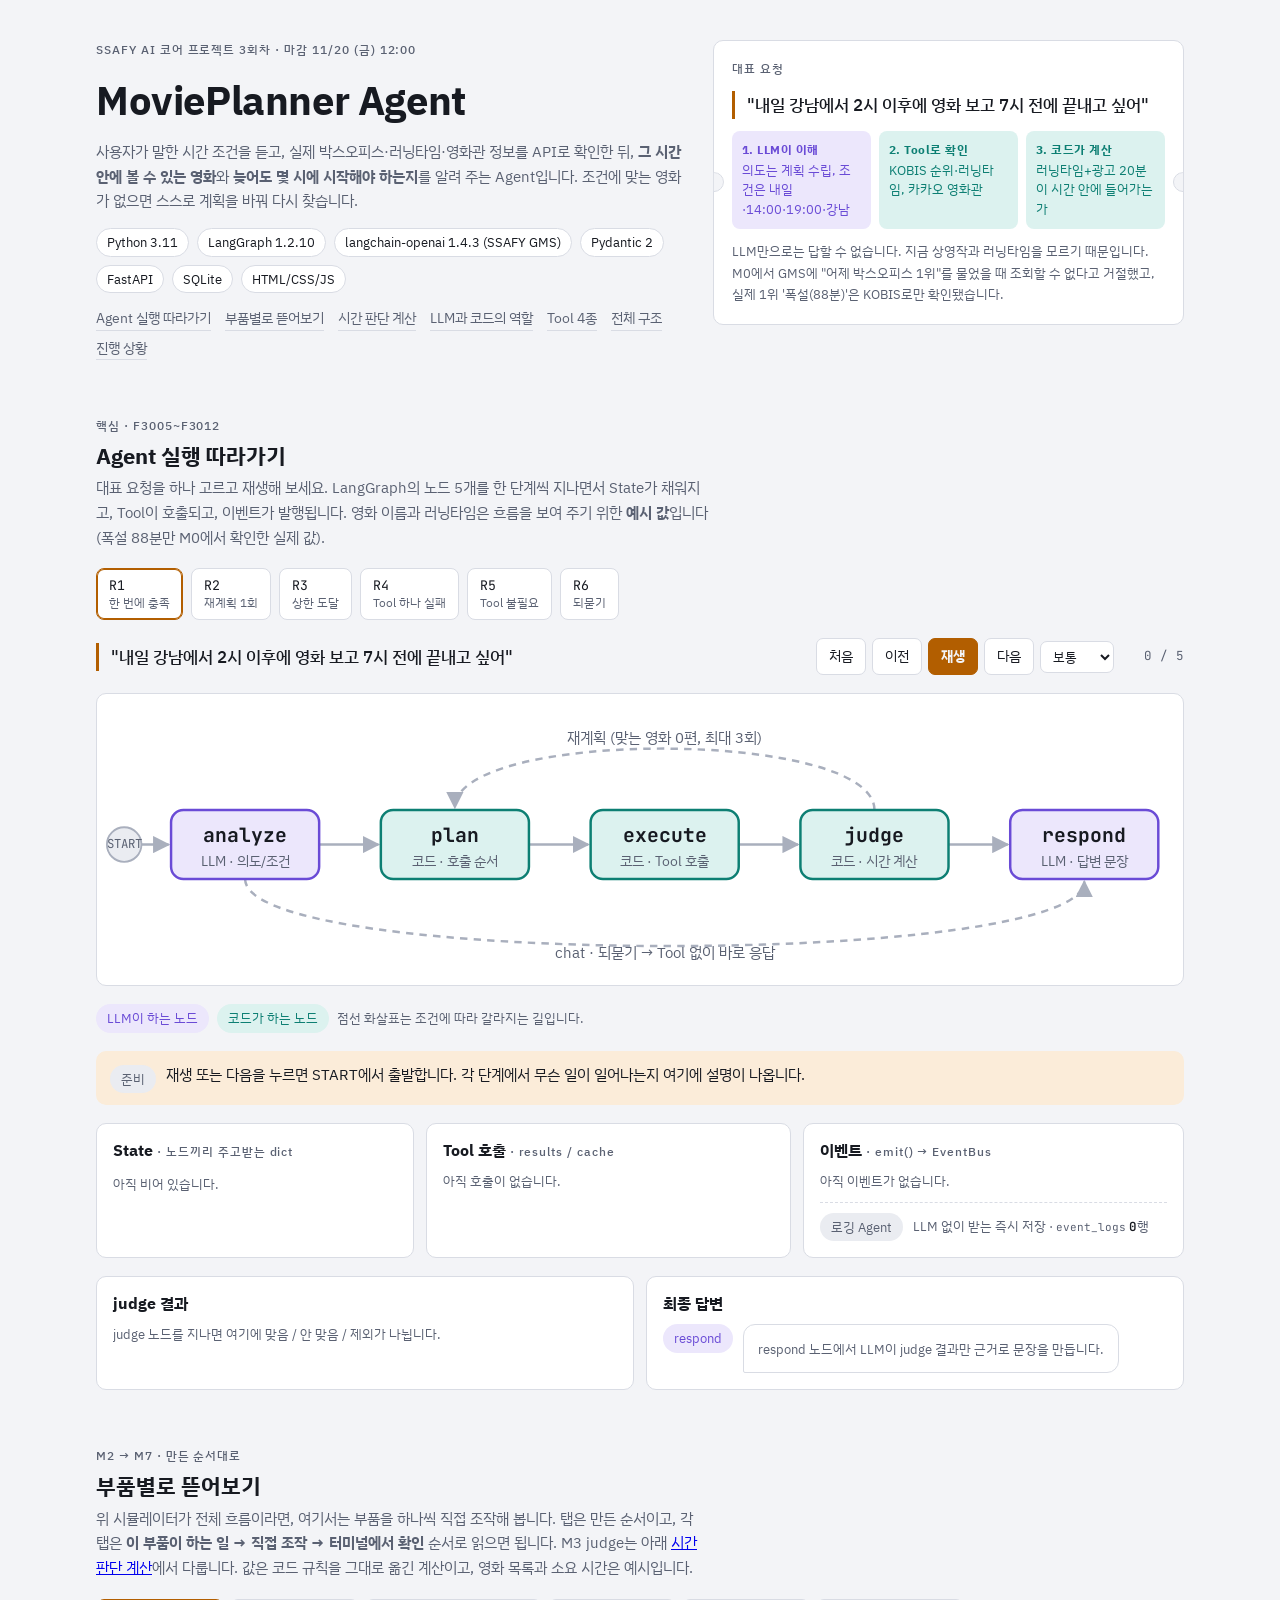
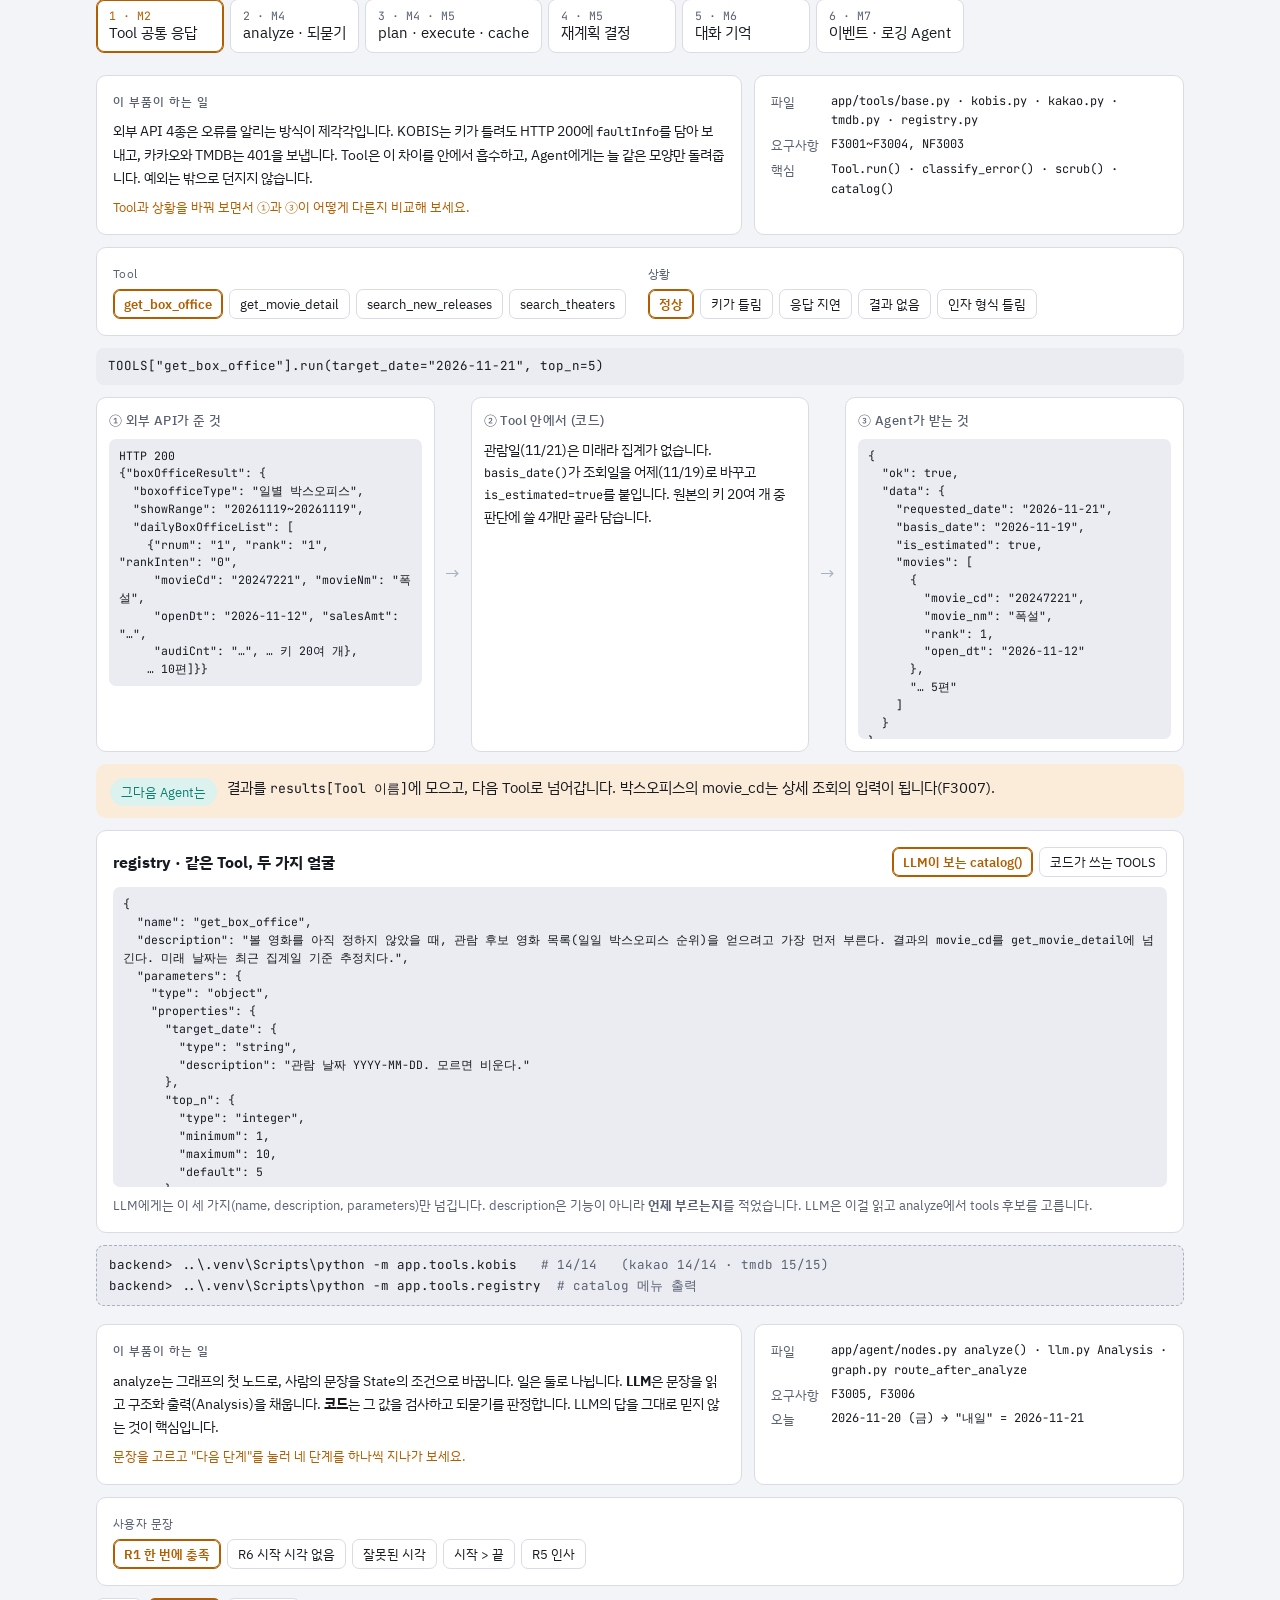
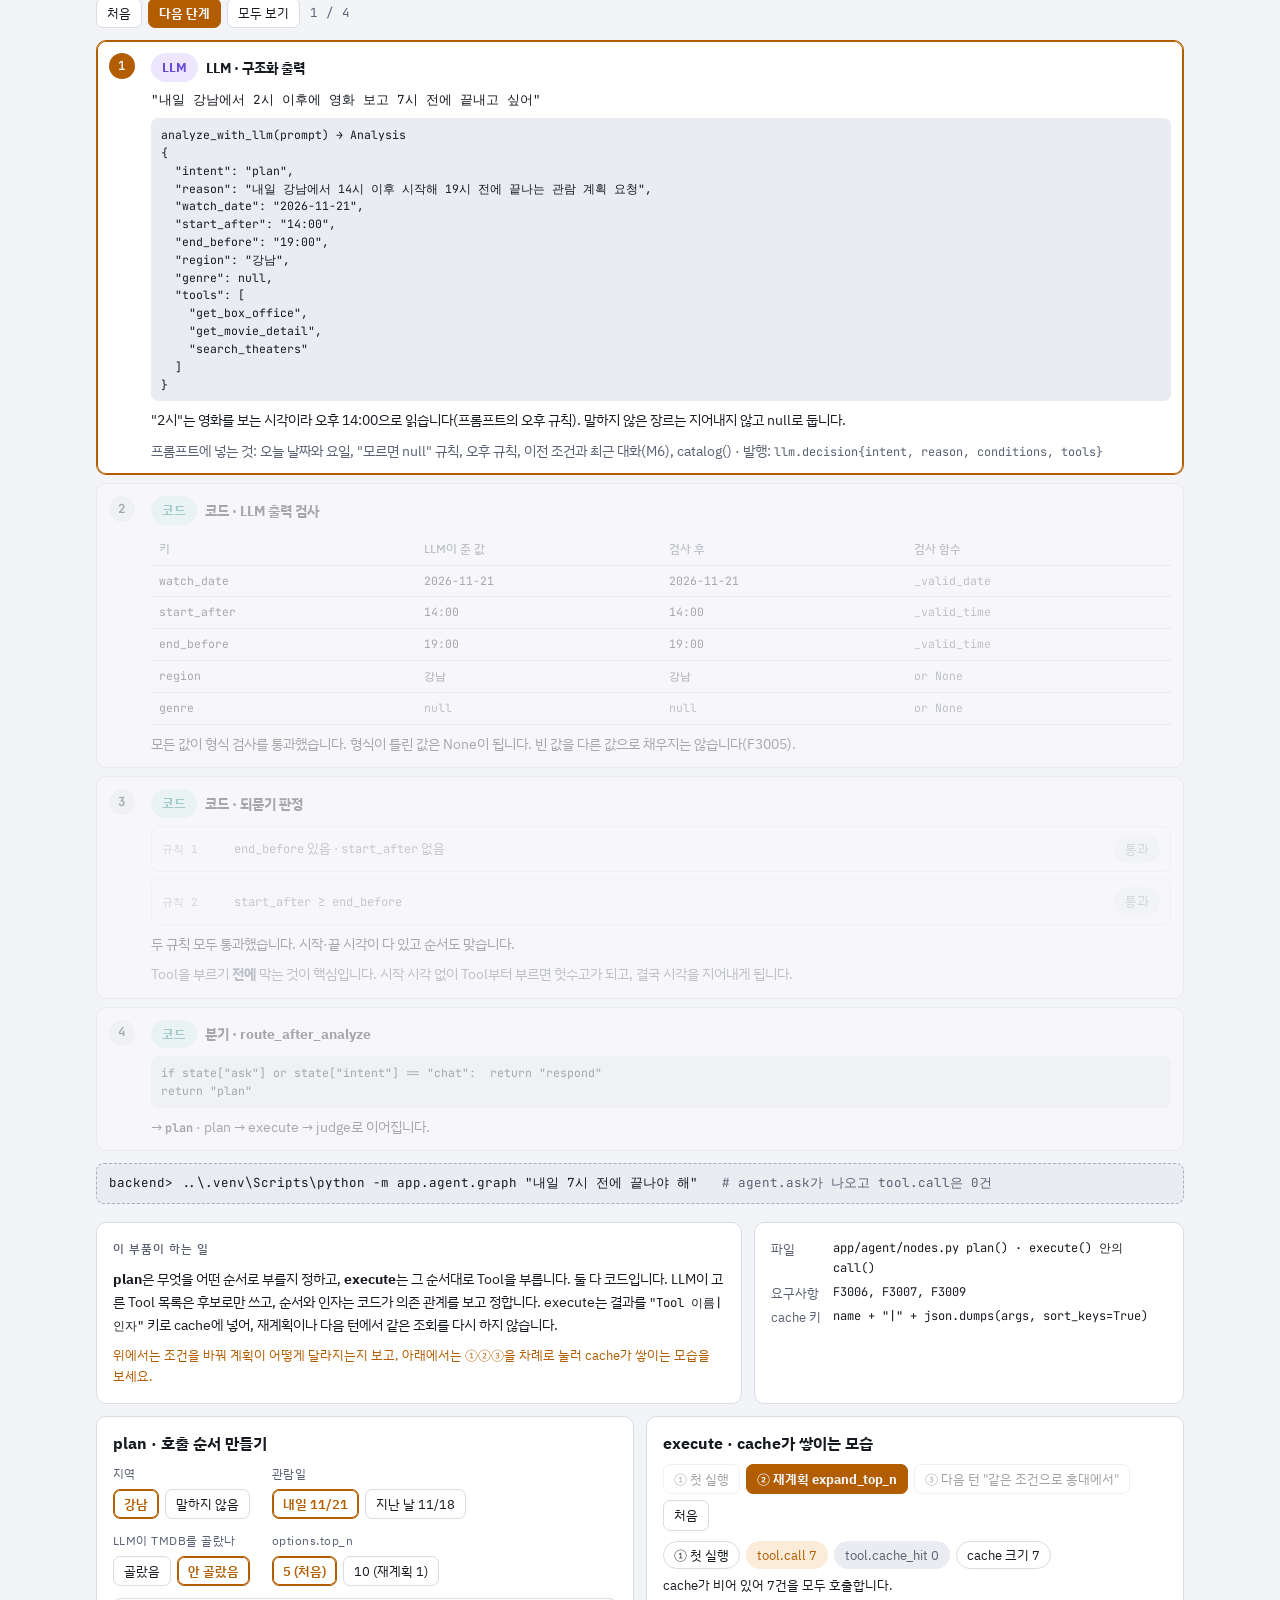
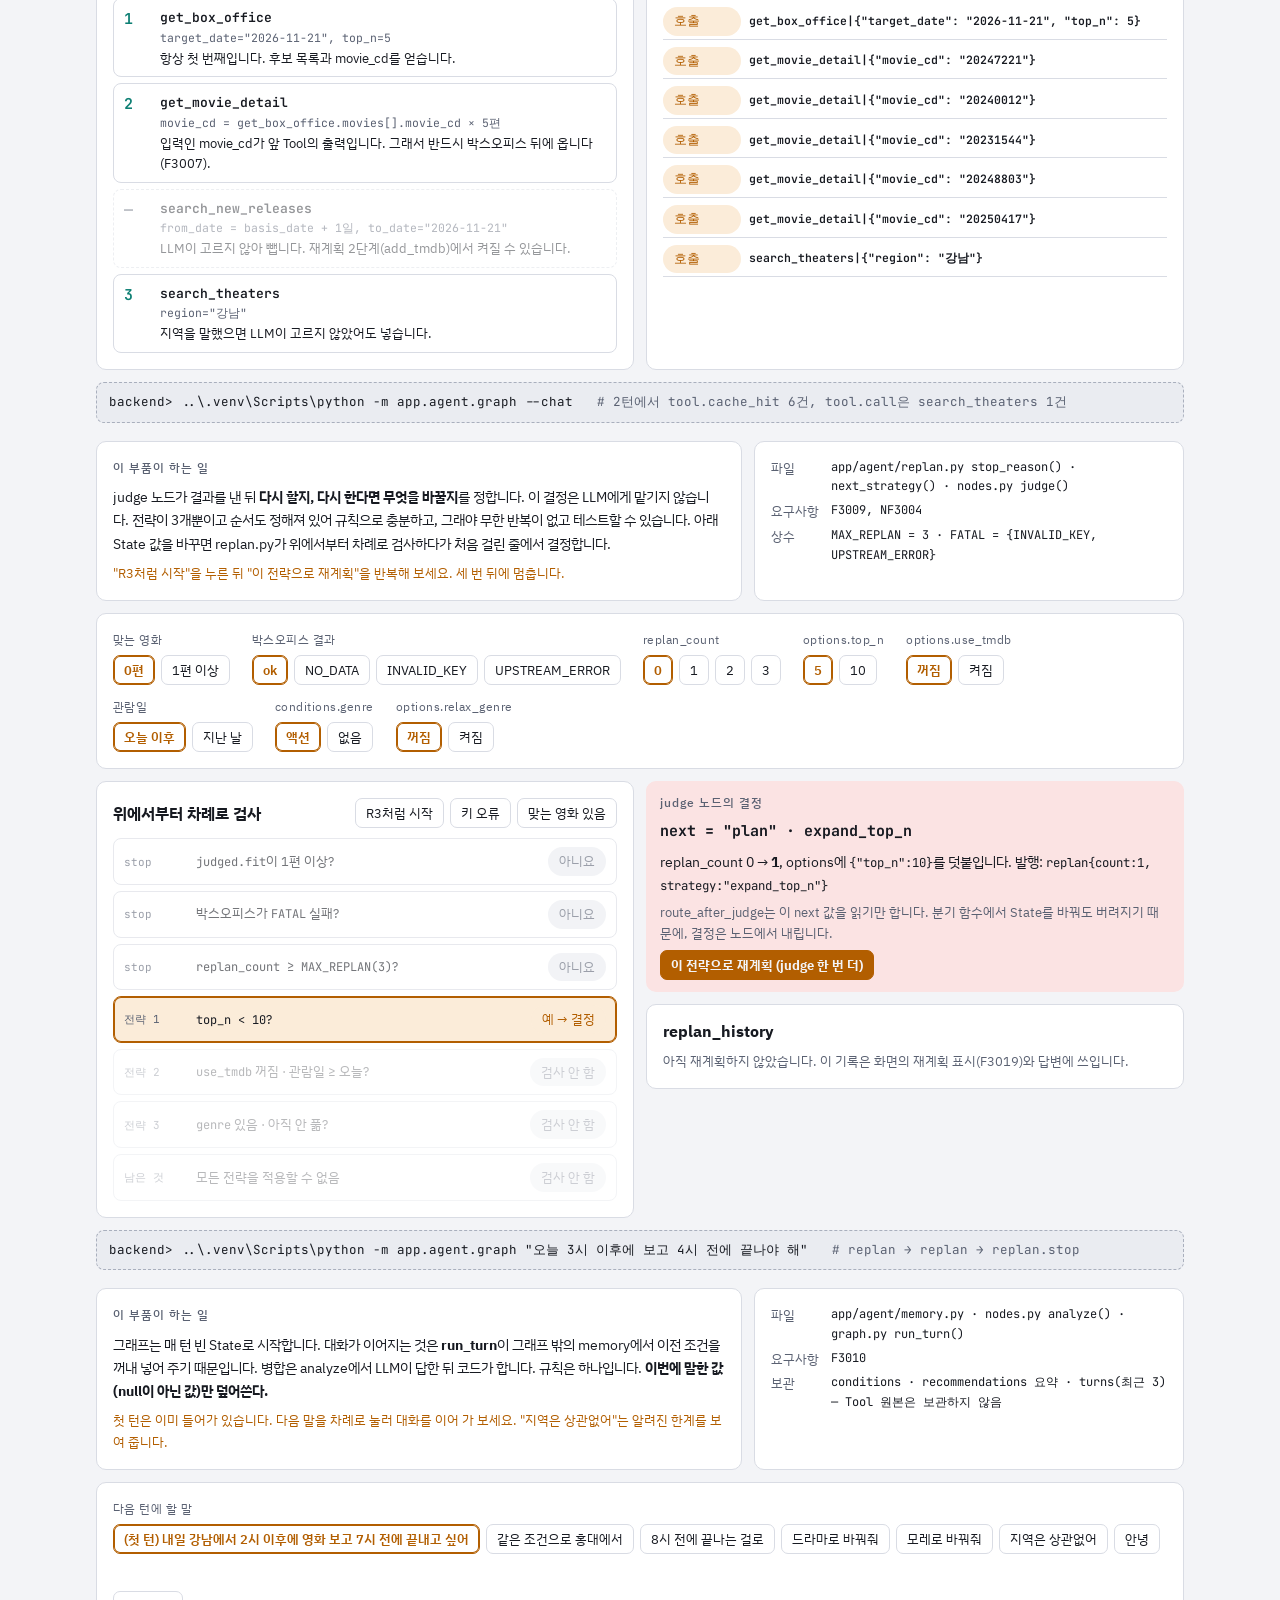
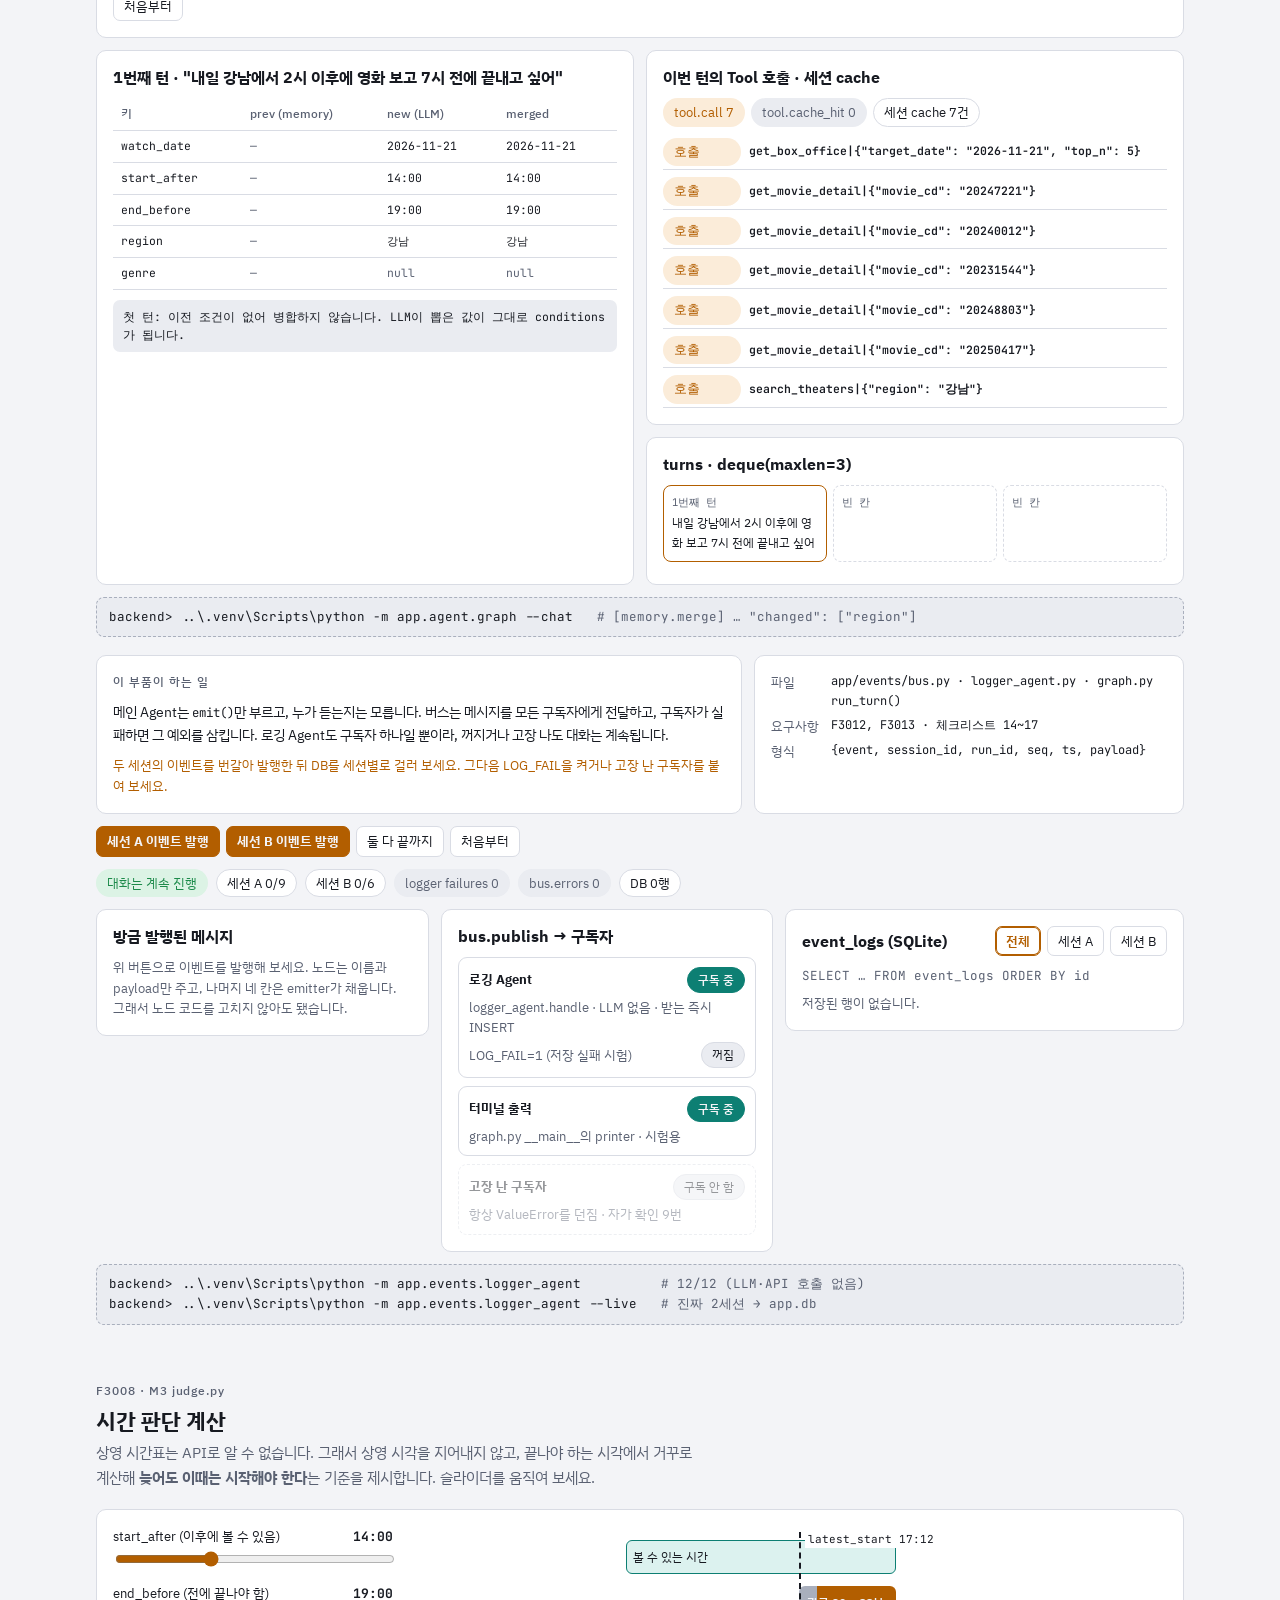
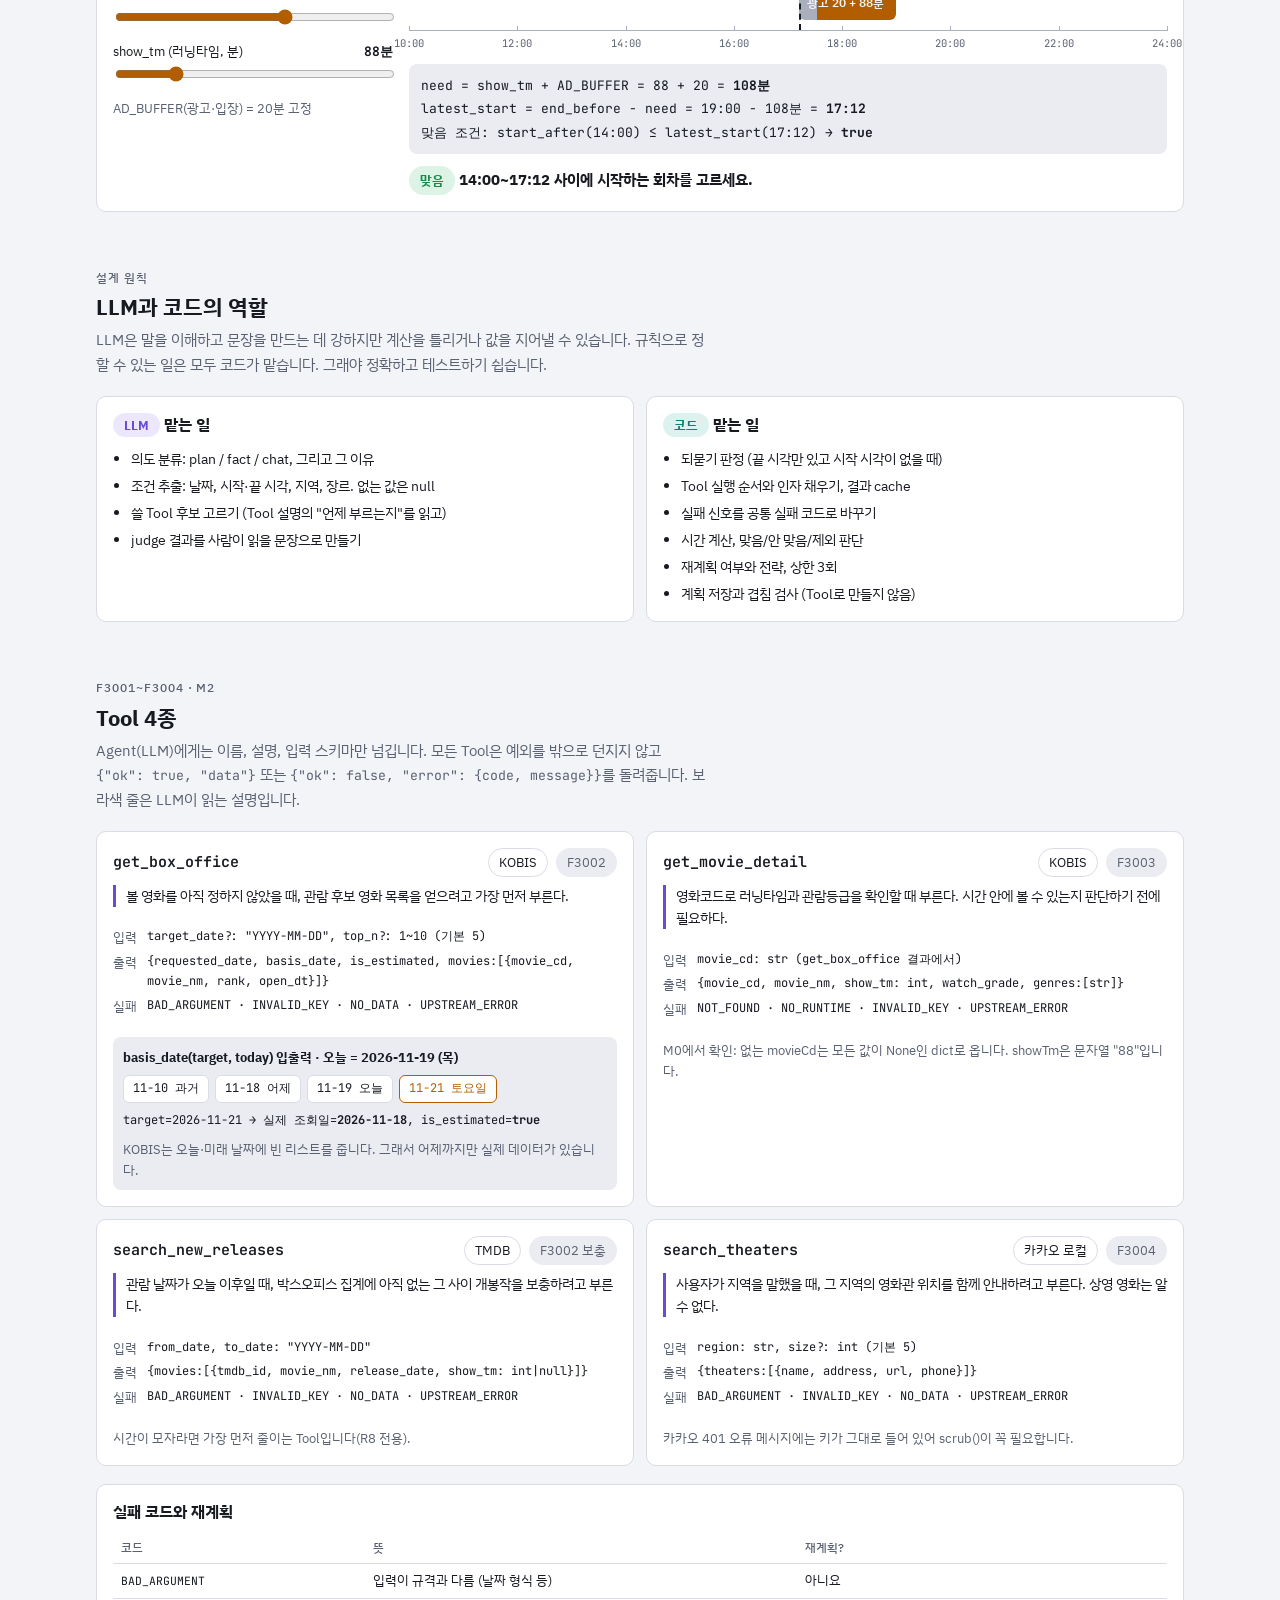
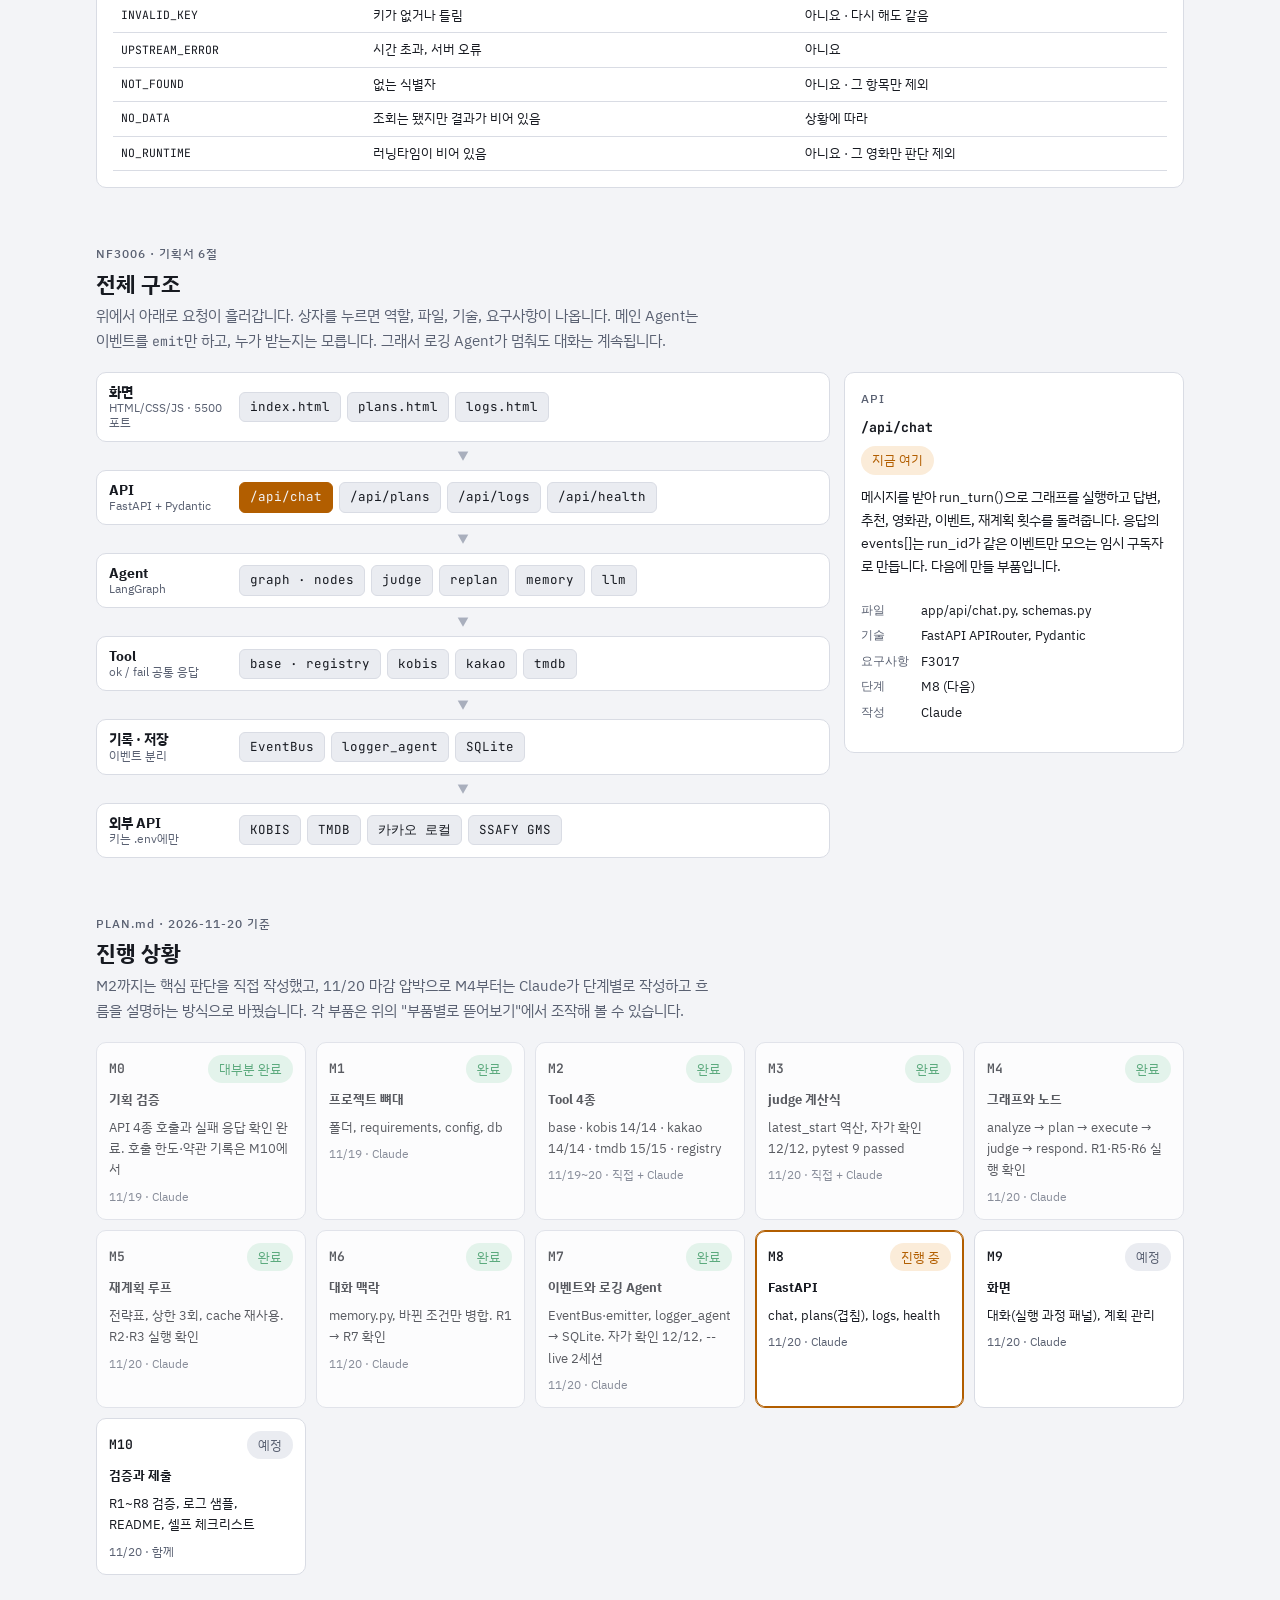
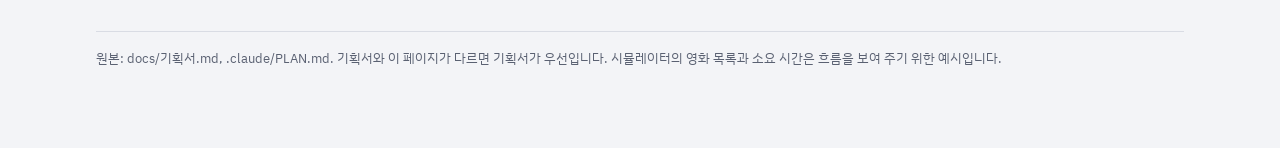
==== commit 9d9fdf75: "feat: M7~M10 이벤트·로깅, FastAPI, 화면, 검증과 제출 문서 - M7: EventBus(emitter로 session_id·run_id·seq·ts 부여), 로깅" ====
--- a/docs/설계지도.html
+++ b/docs/설계지도.html
@@ -124,7 +124,7 @@
 .erow .seq{color:var(--muted);text-align:right;font-variant-numeric:tabular-nums}
 .erow .ev{font-weight:600}
 .erow .pl{color:var(--muted);word-break:break-word}
-.ev-session{color:var(--accent)} .ev-step{color:var(--code)} .ev-decision{color:var(--llm)} .ev-tool{color:var(--fg)} .ev-replan{color:var(--bad)}
+.ev-session{color:var(--accent)} .ev-step{color:var(--code)} .ev-llm,.ev-agent,.ev-memory{color:var(--llm)} .ev-plan,.ev-judge{color:var(--code)} .ev-tool{color:var(--fg)} .ev-replan{color:var(--bad)}
 .logger{margin-top:10px;display:flex;align-items:center;gap:10px;font-size:12.5px;color:var(--muted);border-top:1px dashed var(--line);padding-top:10px}
 .logger .db{font-family:var(--f-mono);color:var(--fg);font-weight:600;font-variant-numeric:tabular-nums}
 .empty{color:var(--muted);font-size:12.5px}
@@ -202,13 +202,118 @@
 .ms .meta{color:var(--muted);font-size:12px}
 footer{color:var(--muted);font-size:12.5px;border-top:1px solid var(--line);padding-top:16px}
 
+/* labs: 부품별 실습. 탭 = 만든 순서(M2→M7), 탭 안 = 하는 일 → 조작 → 확인 명령 */
+.lab-tabs{display:flex;gap:6px;overflow-x:auto;padding-bottom:4px}
+.lab-tabs button{flex:none;border:1px solid var(--line);background:var(--surface);border-radius:8px;padding:8px 12px;text-align:left;display:flex;flex-direction:column;line-height:1.35;min-width:128px}
+.lab-tabs button small{color:var(--muted);font-size:11.5px;font-family:var(--f-mono)}
+.lab-tabs button[aria-selected="true"]{border-color:var(--accent);box-shadow:inset 0 0 0 1px var(--accent)}
+.lab-tabs button[aria-selected="true"] small{color:var(--accent)}
+.lab{display:flex;flex-direction:column;gap:12px}
+.lab-intro{display:grid;grid-template-columns:1.5fr 1fr;gap:12px}
+.lab-intro .why{display:flex;flex-direction:column;gap:8px;font-size:14px}
+.hint{font-size:13px;color:var(--accent)}
+.facts{display:grid;grid-template-columns:auto 1fr;gap:4px 12px;font-size:12.5px;margin:0}
+.facts dt{color:var(--muted)} .facts dd{margin:0;font-family:var(--f-mono);font-size:12px;word-break:break-word}
+.ctl-grid{display:flex;flex-wrap:wrap;gap:12px 22px}
+.ctl-grid > div{display:flex;flex-direction:column;gap:5px;min-width:0}
+.ctl-label{font-size:12px;color:var(--muted);letter-spacing:.04em}
+.opts{display:flex;flex-wrap:wrap;gap:6px}
+.opts button,.act{border:1px solid var(--line);background:var(--surface);border-radius:7px;padding:5px 10px;font-size:13px;line-height:1.4}
+.opts button[aria-pressed="true"]{border-color:var(--accent);color:var(--accent);box-shadow:inset 0 0 0 1px var(--accent);font-weight:600}
+.act.primary{background:var(--accent);color:var(--bg);border-color:var(--accent);font-weight:700}
+.act:disabled{opacity:.4;cursor:not-allowed}
+.row-head{display:flex;flex-wrap:wrap;justify-content:space-between;align-items:center;gap:8px;margin-bottom:10px}
+.row-head h3{margin:0}
+.callline{font-size:12.5px;background:var(--sunk);border-radius:8px;padding:8px 12px;overflow-x:auto;white-space:nowrap}
+.pipe{display:grid;grid-template-columns:1fr 24px 1fr 24px 1fr;gap:6px;align-items:stretch}
+.pipe .arrow{align-self:center;text-align:center;color:var(--line-strong);font-size:18px}
+.box{background:var(--surface);border:1px solid var(--line);border-radius:10px;padding:12px;display:flex;flex-direction:column;gap:8px;min-width:0}
+.box h4{margin:0;font-size:12.5px;color:var(--muted);font-weight:500;letter-spacing:.03em}
+.box p{font-size:13.5px}
+pre.json{margin:0;font-family:var(--f-mono);font-size:11.5px;white-space:pre-wrap;word-break:break-word;line-height:1.55;background:var(--sunk);border-radius:7px;padding:8px 10px;max-height:300px;overflow:auto}
+pre.cmd{margin:0;font-family:var(--f-mono);font-size:12.5px;background:var(--sunk);border:1px dashed var(--line-strong);border-radius:8px;padding:9px 12px;overflow-x:auto}
+pre.cmd span{color:var(--muted)}
+.two{display:grid;grid-template-columns:1fr 1fr;gap:12px}
+.stepbar{display:flex;flex-wrap:wrap;gap:6px;align-items:center}
+.stepbar .count{font-family:var(--f-mono);font-size:12.5px;color:var(--muted);margin-left:4px}
+.stages{display:flex;flex-direction:column;gap:8px}
+.stage{border:1px solid var(--line);border-radius:10px;padding:12px;display:grid;grid-template-columns:30px 1fr;gap:12px;background:var(--surface);transition:opacity .25s,border-color .25s}
+.stage.off{opacity:.35}
+.stage.cur{border-color:var(--accent);box-shadow:inset 0 0 0 1px var(--accent)}
+.stage .no{font-family:var(--f-mono);width:26px;height:26px;border-radius:50%;display:grid;place-items:center;background:var(--sunk);font-size:12.5px;font-weight:600}
+.stage.cur .no{background:var(--accent);color:var(--bg)}
+.stage .body{display:flex;flex-direction:column;gap:8px;min-width:0}
+.stage .ttl{display:flex;flex-wrap:wrap;gap:8px;align-items:center;font-weight:700;font-size:14px}
+.stage .body p{font-size:13.5px}
+td.chg{background:var(--accent-soft);font-weight:700}
+td.drop{color:var(--bad);text-decoration:line-through}
+td.nul{color:var(--muted)}
+.steps{display:flex;flex-direction:column;gap:6px;margin:0;padding:0;list-style:none}
+.steps li{display:grid;grid-template-columns:26px minmax(0,1fr);gap:10px;align-items:start;border:1px solid var(--line);border-radius:8px;padding:8px 10px;background:var(--surface)}
+.steps li .no{font-family:var(--f-mono);font-weight:600;color:var(--code)}
+.steps li.skip{opacity:.45;border-style:dashed}
+.steps li.skip .no{color:var(--muted)}
+.steps .t{font-family:var(--f-mono);font-weight:600;font-size:13px}
+.steps .a{font-family:var(--f-mono);font-size:11.5px;color:var(--muted);word-break:break-word}
+.steps .w{font-size:12.5px}
+.calls{display:flex;flex-direction:column;gap:4px;max-height:280px;overflow-y:auto}
+.call{display:grid;grid-template-columns:78px minmax(0,1fr);gap:8px;align-items:center;font-family:var(--f-mono);font-size:11.5px;padding:3px 0;border-bottom:1px solid var(--line)}
+.call .k{word-break:break-all}
+.call.new .k{color:var(--fg);font-weight:600}
+.sumline{display:flex;flex-wrap:wrap;gap:6px;font-size:12.5px}
+.checks{display:flex;flex-direction:column;gap:6px}
+.chk{display:grid;grid-template-columns:62px minmax(0,1fr) auto;gap:10px;align-items:center;border:1px solid var(--line);border-radius:8px;padding:8px 10px;font-size:13px;background:var(--surface);transition:all .2s}
+.chk .grp{font-size:11px;color:var(--muted);font-family:var(--f-mono)}
+.chk code{font-size:12px}
+.chk.pass{opacity:.6}
+.chk.skip{opacity:.3}
+.chk.hit{border-color:var(--accent);box-shadow:inset 0 0 0 1px var(--accent);background:var(--accent-soft)}
+.outcome{border-radius:10px;padding:12px 14px;display:flex;flex-direction:column;gap:6px;font-size:14px}
+.outcome.go{background:var(--bad-soft)} .outcome.stop{background:var(--code-soft)}
+.outcome b.big{font-family:var(--f-mono);font-size:15px}
+.deque{display:grid;grid-template-columns:repeat(3,minmax(0,1fr));gap:6px}
+.slot{border:1px solid var(--line);border-radius:8px;padding:8px;font-size:12px;min-height:58px;display:flex;flex-direction:column;gap:2px;background:var(--surface);min-width:0}
+.slot small{font-family:var(--f-mono);color:var(--muted);font-size:10.5px}
+.slot.empty-slot{border-style:dashed;color:var(--muted)}
+.slot.fresh{border-color:var(--accent)}
+.dropped{font-size:12px;color:var(--bad)}
+.bus{display:grid;grid-template-columns:1fr 1fr 1.2fr;gap:12px;align-items:start}
+.msg{display:grid;grid-template-columns:auto 1fr;gap:4px 10px;font-size:12.5px;margin:0}
+.msg dt{font-family:var(--f-mono);color:var(--muted);font-size:11.5px;padding-top:1px}
+.msg dd{margin:0;font-family:var(--f-mono);font-size:11.5px;word-break:break-word}
+.msg .by{grid-column:1/-1;font-size:11px;letter-spacing:.04em;color:var(--muted);border-top:1px dashed var(--line);padding-top:6px;margin-top:2px}
+.msg dd.emitter{color:var(--accent)}
+.subs{display:flex;flex-direction:column;gap:8px}
+.subc{border:1px solid var(--line);border-radius:9px;padding:9px 10px;display:flex;flex-direction:column;gap:4px;background:var(--surface);font-size:12.5px}
+.subc .top{display:flex;justify-content:space-between;gap:8px;align-items:center}
+.subc .top b{font-size:13px}
+.subc.offline{opacity:.45;border-style:dashed}
+.subc.pulse{animation:pulse .7s}
+.subc .res{font-family:var(--f-mono);font-size:11.5px;color:var(--muted)}
+.subc .res.ok{color:var(--ok)} .subc .res.bad{color:var(--bad)}
+@keyframes pulse{from{box-shadow:0 0 0 4px var(--accent-soft);border-color:var(--accent)}to{box-shadow:0 0 0 0 transparent}}
+.sw{border:1px solid var(--line);border-radius:999px;padding:2px 10px;font-size:12px;background:var(--sunk);white-space:nowrap}
+.sw[aria-pressed="true"]{background:var(--code);color:var(--bg);border-color:var(--code);font-weight:600}
+.sw.danger[aria-pressed="true"]{background:var(--bad);border-color:var(--bad)}
+.term{font-family:var(--f-mono);font-size:11px;background:var(--sunk);border-radius:7px;padding:8px;max-height:130px;overflow-y:auto;white-space:pre-wrap;word-break:break-all;margin:0}
+.dbt{overflow-x:auto;max-height:300px;overflow-y:auto}
+.dbt table{font-size:11.5px}
+.dbt td{font-family:var(--f-mono);white-space:nowrap}
+.dbt td.pl{white-space:normal;word-break:break-all;min-width:160px;color:var(--muted)}
+.status{display:flex;flex-wrap:wrap;gap:8px;align-items:center;font-size:13px}
+
 @media (max-width:900px){
   .hero,.arch,.jv{grid-template-columns:1fr}
   .sim-grid{grid-template-columns:1fr}
   .detail{position:static}
+  .lab-intro,.bus,.two{grid-template-columns:1fr}
+  .pipe{grid-template-columns:1fr}
+  .pipe .arrow{transform:rotate(90deg)}
 }
 @media (max-width:640px){
   .tools,.split,.bottom{grid-template-columns:1fr}
+  .chk{grid-template-columns:1fr auto}
+  .chk .grp{grid-column:1/-1}
   .flow3{grid-template-columns:1fr}
   .layer{grid-template-columns:1fr}
 }
@@ -224,10 +329,10 @@
     <h1>MoviePlanner Agent</h1>
     <p class="lead">사용자가 말한 시간 조건을 듣고, 실제 박스오피스·러닝타임·영화관 정보를 API로 확인한 뒤, <b>그 시간 안에 볼 수 있는 영화</b>와 <b>늦어도 몇 시에 시작해야 하는지</b>를 알려 주는 Agent입니다. 조건에 맞는 영화가 없으면 스스로 계획을 바꿔 다시 찾습니다.</p>
     <div class="chips">
-      <span class="chip">Python 3.12</span><span class="chip">LangGraph 1.2.10</span><span class="chip">langchain-openai 1.4.3 (SSAFY GMS)</span><span class="chip">Pydantic 2</span><span class="chip">FastAPI</span><span class="chip">SQLite</span><span class="chip">HTML/CSS/JS</span>
+      <span class="chip">Python 3.11</span><span class="chip">LangGraph 1.2.10</span><span class="chip">langchain-openai 1.4.3 (SSAFY GMS)</span><span class="chip">Pydantic 2</span><span class="chip">FastAPI</span><span class="chip">SQLite</span><span class="chip">HTML/CSS/JS</span>
     </div>
     <nav class="nav" aria-label="목차">
-      <a href="#sim">Agent 실행 따라가기</a><a href="#judge">시간 판단 계산</a><a href="#split">LLM과 코드의 역할</a><a href="#tools">Tool 4종</a><a href="#arch">전체 구조</a><a href="#road">진행 상황</a>
+      <a href="#sim">Agent 실행 따라가기</a><a href="#labs">부품별로 뜯어보기</a><a href="#judge">시간 판단 계산</a><a href="#split">LLM과 코드의 역할</a><a href="#tools">Tool 4종</a><a href="#arch">전체 구조</a><a href="#road">진행 상황</a>
     </nav>
   </div>
   <div class="ticket">
@@ -302,6 +407,142 @@
   </div>
 </section>
 
+<!-- LABS -->
+<section id="labs">
+  <div class="sec-head">
+    <span class="eyebrow">M2 → M7 · 만든 순서대로</span>
+    <h2>부품별로 뜯어보기</h2>
+    <p class="lead">위 시뮬레이터가 전체 흐름이라면, 여기서는 부품을 하나씩 직접 조작해 봅니다. 탭은 만든 순서이고, 각 탭은 <b>이 부품이 하는 일 → 직접 조작 → 터미널에서 확인</b> 순서로 읽으면 됩니다. M3 judge는 아래 <a href="#judge">시간 판단 계산</a>에서 다룹니다. 값은 코드 규칙을 그대로 옮긴 계산이고, 영화 목록과 소요 시간은 예시입니다.</p>
+  </div>
+  <div class="lab-tabs" role="tablist" aria-label="부품 선택" id="labTabs"></div>
+
+  <!-- 1 Tool -->
+  <div class="lab" id="lab-tool" role="tabpanel" aria-labelledby="tab-lab-tool">
+    <div class="lab-intro">
+      <div class="panel why"><span class="eyebrow">이 부품이 하는 일</span>
+        <p>외부 API 4종은 오류를 알리는 방식이 제각각입니다. KOBIS는 키가 틀려도 HTTP 200에 <code>faultInfo</code>를 담아 보내고, 카카오와 TMDB는 401을 보냅니다. Tool은 이 차이를 안에서 흡수하고, Agent에게는 늘 같은 모양만 돌려줍니다. 예외는 밖으로 던지지 않습니다.</p>
+        <p class="hint">Tool과 상황을 바꿔 보면서 ①과 ③이 어떻게 다른지 비교해 보세요.</p></div>
+      <div class="panel"><dl class="facts"><dt>파일</dt><dd>app/tools/base.py · kobis.py · kakao.py · tmdb.py · registry.py</dd><dt>요구사항</dt><dd>F3001~F3004, NF3003</dd><dt>핵심</dt><dd>Tool.run() · classify_error() · scrub() · catalog()</dd></dl></div>
+    </div>
+    <div class="panel ctl-grid">
+      <div><span class="ctl-label">Tool</span><div class="opts" id="tTool"></div></div>
+      <div><span class="ctl-label">상황</span><div class="opts" id="tSit"></div></div>
+    </div>
+    <p class="callline mono" id="tCall"></p>
+    <div class="pipe">
+      <div class="box"><h4>① 외부 API가 준 것</h4><pre class="json" id="tRaw"></pre></div>
+      <span class="arrow" aria-hidden="true">→</span>
+      <div class="box"><h4>② Tool 안에서 (코드)</h4><p id="tMid"></p></div>
+      <span class="arrow" aria-hidden="true">→</span>
+      <div class="box"><h4>③ Agent가 받는 것</h4><pre class="json" id="tOut"></pre></div>
+    </div>
+    <div class="note"><span class="chip who tag-code">그다음 Agent는</span><p id="tNext"></p></div>
+    <div class="panel"><div class="row-head"><h3>registry · 같은 Tool, 두 가지 얼굴</h3><div class="opts" id="tView"></div></div>
+      <pre class="json" id="tReg"></pre><p class="empty" id="tRegNote" style="margin-top:8px"></p></div>
+    <pre class="cmd">backend&gt; ..\.venv\Scripts\python -m app.tools.kobis   <span># 14/14   (kakao 14/14 · tmdb 15/15)</span>
+backend&gt; ..\.venv\Scripts\python -m app.tools.registry  <span># catalog 메뉴 출력</span></pre>
+  </div>
+
+  <!-- 2 analyze -->
+  <div class="lab" id="lab-analyze" role="tabpanel" aria-labelledby="tab-lab-analyze" hidden>
+    <div class="lab-intro">
+      <div class="panel why"><span class="eyebrow">이 부품이 하는 일</span>
+        <p>analyze는 그래프의 첫 노드로, 사람의 문장을 State의 조건으로 바꿉니다. 일은 둘로 나뉩니다. <b>LLM</b>은 문장을 읽고 구조화 출력(Analysis)을 채웁니다. <b>코드</b>는 그 값을 검사하고 되묻기를 판정합니다. LLM의 답을 그대로 믿지 않는 것이 핵심입니다.</p>
+        <p class="hint">문장을 고르고 "다음 단계"를 눌러 네 단계를 하나씩 지나가 보세요.</p></div>
+      <div class="panel"><dl class="facts"><dt>파일</dt><dd>app/agent/nodes.py analyze() · llm.py Analysis · graph.py route_after_analyze</dd><dt>요구사항</dt><dd>F3005, F3006</dd><dt>오늘</dt><dd>2026-11-20 (금) → "내일" = 2026-11-21</dd></dl></div>
+    </div>
+    <div class="panel ctl-grid"><div><span class="ctl-label">사용자 문장</span><div class="opts" id="aSay"></div></div></div>
+    <div class="stepbar"><button class="act" type="button" id="aReset">처음</button><button class="act primary" type="button" id="aNext">다음 단계</button><button class="act" type="button" id="aAll">모두 보기</button><span class="count" id="aCount"></span></div>
+    <div class="stages" id="aStages"></div>
+    <pre class="cmd">backend&gt; ..\.venv\Scripts\python -m app.agent.graph "내일 7시 전에 끝나야 해"   <span># agent.ask가 나오고 tool.call은 0건</span></pre>
+  </div>
+
+  <!-- 3 plan · execute -->
+  <div class="lab" id="lab-exec" role="tabpanel" aria-labelledby="tab-lab-exec" hidden>
+    <div class="lab-intro">
+      <div class="panel why"><span class="eyebrow">이 부품이 하는 일</span>
+        <p><b>plan</b>은 무엇을 어떤 순서로 부를지 정하고, <b>execute</b>는 그 순서대로 Tool을 부릅니다. 둘 다 코드입니다. LLM이 고른 Tool 목록은 후보로만 쓰고, 순서와 인자는 코드가 의존 관계를 보고 정합니다. execute는 결과를 <code>"Tool 이름|인자"</code> 키로 cache에 넣어, 재계획이나 다음 턴에서 같은 조회를 다시 하지 않습니다.</p>
+        <p class="hint">위에서는 조건을 바꿔 계획이 어떻게 달라지는지 보고, 아래에서는 ①②③을 차례로 눌러 cache가 쌓이는 모습을 보세요.</p></div>
+      <div class="panel"><dl class="facts"><dt>파일</dt><dd>app/agent/nodes.py plan() · execute() 안의 call()</dd><dt>요구사항</dt><dd>F3006, F3007, F3009</dd><dt>cache 키</dt><dd>name + "|" + json.dumps(args, sort_keys=True)</dd></dl></div>
+    </div>
+    <div class="two">
+      <div class="panel"><h3>plan · 호출 순서 만들기</h3>
+        <div class="ctl-grid" style="margin-bottom:12px">
+          <div><span class="ctl-label">지역</span><div class="opts" id="pRegion"></div></div>
+          <div><span class="ctl-label">관람일</span><div class="opts" id="pDate"></div></div>
+          <div><span class="ctl-label">LLM이 TMDB를 골랐나</span><div class="opts" id="pTmdb"></div></div>
+          <div><span class="ctl-label">options.top_n</span><div class="opts" id="pTop"></div></div>
+        </div>
+        <ol class="steps" id="pSteps"></ol></div>
+      <div class="panel"><h3>execute · cache가 쌓이는 모습</h3>
+        <div class="stepbar" id="cBtns" style="margin-bottom:10px"></div>
+        <div class="sumline" id="cSum" style="margin-bottom:8px"></div>
+        <div class="calls" id="cCalls"></div></div>
+    </div>
+    <pre class="cmd">backend&gt; ..\.venv\Scripts\python -m app.agent.graph --chat   <span># 2턴에서 tool.cache_hit 6건, tool.call은 search_theaters 1건</span></pre>
+  </div>
+
+  <!-- 4 replan -->
+  <div class="lab" id="lab-replan" role="tabpanel" aria-labelledby="tab-lab-replan" hidden>
+    <div class="lab-intro">
+      <div class="panel why"><span class="eyebrow">이 부품이 하는 일</span>
+        <p>judge 노드가 결과를 낸 뒤 <b>다시 할지, 다시 한다면 무엇을 바꿀지</b>를 정합니다. 이 결정은 LLM에게 맡기지 않습니다. 전략이 3개뿐이고 순서도 정해져 있어 규칙으로 충분하고, 그래야 무한 반복이 없고 테스트할 수 있습니다. 아래 State 값을 바꾸면 replan.py가 위에서부터 차례로 검사하다가 처음 걸린 줄에서 결정합니다.</p>
+        <p class="hint">"R3처럼 시작"을 누른 뒤 "이 전략으로 재계획"을 반복해 보세요. 세 번 뒤에 멈춥니다.</p></div>
+      <div class="panel"><dl class="facts"><dt>파일</dt><dd>app/agent/replan.py stop_reason() · next_strategy() · nodes.py judge()</dd><dt>요구사항</dt><dd>F3009, NF3004</dd><dt>상수</dt><dd>MAX_REPLAN = 3 · FATAL = {INVALID_KEY, UPSTREAM_ERROR}</dd></dl></div>
+    </div>
+    <div class="panel ctl-grid" id="rCtl"></div>
+    <div class="two">
+      <div class="panel"><div class="row-head"><h3>위에서부터 차례로 검사</h3><div class="opts" id="rPresets"></div></div><div class="checks" id="rChecks"></div></div>
+      <div style="display:flex;flex-direction:column;gap:12px;min-width:0">
+        <div class="outcome" id="rOut"></div>
+        <div class="panel"><h3>replan_history</h3><div id="rHist"></div></div>
+      </div>
+    </div>
+    <pre class="cmd">backend&gt; ..\.venv\Scripts\python -m app.agent.graph "오늘 3시 이후에 보고 4시 전에 끝나야 해"   <span># replan → replan → replan.stop</span></pre>
+  </div>
+
+  <!-- 5 memory -->
+  <div class="lab" id="lab-memory" role="tabpanel" aria-labelledby="tab-lab-memory" hidden>
+    <div class="lab-intro">
+      <div class="panel why"><span class="eyebrow">이 부품이 하는 일</span>
+        <p>그래프는 매 턴 빈 State로 시작합니다. 대화가 이어지는 것은 <b>run_turn</b>이 그래프 밖의 memory에서 이전 조건을 꺼내 넣어 주기 때문입니다. 병합은 analyze에서 LLM이 답한 뒤 코드가 합니다. 규칙은 하나입니다. <b>이번에 말한 값(null이 아닌 값)만 덮어쓴다.</b></p>
+        <p class="hint">첫 턴은 이미 들어가 있습니다. 다음 말을 차례로 눌러 대화를 이어 가 보세요. "지역은 상관없어"는 알려진 한계를 보여 줍니다.</p></div>
+      <div class="panel"><dl class="facts"><dt>파일</dt><dd>app/agent/memory.py · nodes.py analyze() · graph.py run_turn()</dd><dt>요구사항</dt><dd>F3010</dd><dt>보관</dt><dd>conditions · recommendations 요약 · turns(최근 3) — Tool 원본은 보관하지 않음</dd></dl></div>
+    </div>
+    <div class="panel ctl-grid"><div><span class="ctl-label">다음 턴에 할 말</span><div class="opts" id="mTurns"></div></div><div><span class="ctl-label">&nbsp;</span><button class="act" type="button" id="mReset">처음부터</button></div></div>
+    <div class="two">
+      <div class="panel"><h3 id="mTitle">merge_conditions(prev, new)</h3><div class="tbl" id="mTable"></div>
+        <p class="dropped" id="mLimit" hidden></p>
+        <pre class="json" id="mEvent" style="margin-top:10px"></pre></div>
+      <div style="display:flex;flex-direction:column;gap:12px;min-width:0">
+        <div class="panel"><h3>이번 턴의 Tool 호출 · 세션 cache</h3><div class="sumline" id="mSum" style="margin-bottom:8px"></div><div class="calls" id="mCalls"></div></div>
+        <div class="panel"><h3>turns · deque(maxlen=3)</h3><div class="deque" id="mDeque"></div><p class="dropped" id="mDrop" style="margin-top:6px"></p></div>
+      </div>
+    </div>
+    <pre class="cmd">backend&gt; ..\.venv\Scripts\python -m app.agent.graph --chat   <span># [memory.merge] … "changed": ["region"]</span></pre>
+  </div>
+
+  <!-- 6 bus -->
+  <div class="lab" id="lab-bus" role="tabpanel" aria-labelledby="tab-lab-bus" hidden>
+    <div class="lab-intro">
+      <div class="panel why"><span class="eyebrow">이 부품이 하는 일</span>
+        <p>메인 Agent는 <code>emit()</code>만 부르고, 누가 듣는지는 모릅니다. 버스는 메시지를 모든 구독자에게 전달하고, 구독자가 실패하면 그 예외를 삼킵니다. 로깅 Agent도 구독자 하나일 뿐이라, 꺼지거나 고장 나도 대화는 계속됩니다.</p>
+        <p class="hint">두 세션의 이벤트를 번갈아 발행한 뒤 DB를 세션별로 걸러 보세요. 그다음 LOG_FAIL을 켜거나 고장 난 구독자를 붙여 보세요.</p></div>
+      <div class="panel"><dl class="facts"><dt>파일</dt><dd>app/events/bus.py · logger_agent.py · graph.py run_turn()</dd><dt>요구사항</dt><dd>F3012, F3013 · 체크리스트 14~17</dd><dt>형식</dt><dd>{event, session_id, run_id, seq, ts, payload}</dd></dl></div>
+    </div>
+    <div class="stepbar"><button class="act primary" type="button" id="bA">세션 A 이벤트 발행</button><button class="act primary" type="button" id="bB">세션 B 이벤트 발행</button><button class="act" type="button" id="bAll">둘 다 끝까지</button><button class="act" type="button" id="bReset2">처음부터</button></div>
+    <div class="status" id="bStatus"></div>
+    <div class="bus">
+      <div class="panel"><h3>방금 발행된 메시지</h3><dl class="msg" id="bMsg"></dl></div>
+      <div class="panel"><h3>bus.publish → 구독자</h3><div class="subs" id="bSubs"></div></div>
+      <div class="panel"><div class="row-head"><h3>event_logs (SQLite)</h3><div class="opts" id="bFilter"></div></div>
+        <p class="mono empty" id="bSql" style="margin-bottom:6px"></p><div class="dbt" id="bDb"></div></div>
+    </div>
+    <pre class="cmd">backend&gt; ..\.venv\Scripts\python -m app.events.logger_agent          <span># 12/12 (LLM·API 호출 없음)</span>
+backend&gt; ..\.venv\Scripts\python -m app.events.logger_agent --live   <span># 진짜 2세션 → app.db</span></pre>
+  </div>
+</section>
+
 <!-- JUDGE -->
 <section id="judge">
   <div class="sec-head">
@@ -383,9 +624,9 @@
 <!-- ROAD -->
 <section id="road">
   <div class="sec-head">
-    <span class="eyebrow">PLAN.md · 2026-11-19 기준</span>
+    <span class="eyebrow">PLAN.md · 2026-11-20 기준</span>
     <h2>진행 상황</h2>
-    <p class="lead">"직접"은 Agent다운 판단 부분이라 직접 작성하는 단계이고, "Claude"는 보일러플레이트라 맡길 수 있는 단계입니다.</p>
+    <p class="lead">M2까지는 핵심 판단을 직접 작성했고, 11/20 마감 압박으로 M4부터는 Claude가 단계별로 작성하고 흐름을 설명하는 방식으로 바꿨습니다. 각 부품은 위의 "부품별로 뜯어보기"에서 조작해 볼 수 있습니다.</p>
   </div>
   <div class="road" id="roadmap"></div>
 </section>
@@ -431,7 +672,7 @@
 function r1like(fail){
   return [
     {n:'analyze',e:'e-start',pre:[['session.start','user="내일 강남에서 2시 이후…"']],
-     ev:[['decision','kind=intent value=plan reason="관람 계획 요청"']],
+     ev:[['llm.decision','intent=plan reason="관람 계획 요청"']],
      st:{intent:'plan',watch_date:'2026-11-20',start_after:'14:00',end_before:'19:00',region:'강남',genre:null,replan_count:0},
      note:'LLM이 문장을 구조화 출력으로 바꿉니다. 의도는 plan이고, "내일"은 2026-11-20, "2시"는 영화 맥락이라 14:00으로 해석합니다. 그다음 코드가 되묻기 규칙을 판정합니다. 시작·끝 시각이 모두 있으니 바로 진행합니다.'},
     {n:'plan',e:'e-ap',st:{plan:'get_box_office → get_movie_detail ×5 → search_theaters'},
@@ -439,7 +680,7 @@
     {n:'execute',e:'e-pe',tools:[boxT('2026-11-20',5,180),...top5, fail?theaterFail:theaterOk],st:{cache:'7건'},
      note: fail
        ? '영화관 검색이 INVALID_KEY로 실패했습니다. 그래도 멈추지 않습니다. 실패 사유를 결과에 남기고 영화 판단은 계속합니다(F3007, NF3003). 키 문제는 다시 해도 같으므로 재계획 대상이 아닙니다.'
-       : '내일 박스오피스는 아직 집계 전이라 basis_date()가 조회일을 어제(11/18)로 바꾸고 is_estimated=true를 붙입니다(지금 작성 중인 TODO 2). 영화 D는 러닝타임이 비어 NO_RUNTIME이지만 전체는 계속 진행합니다.'},
+       : '내일 박스오피스는 아직 집계 전이라 basis_date()가 조회일을 어제(11/18)로 바꾸고 is_estimated=true를 붙입니다(kobis.py TODO 2). 영화 D는 러닝타임이 비어 NO_RUNTIME이지만 전체는 계속 진행합니다.'},
     {n:'judge',e:'e-ej',judge:R1judge,st:{judged:'맞음 4 · 안 맞음 0 · 제외 1'},
      note:'need = show_tm + 20, latest_start = 19:00 − need. 14:00 ≤ latest_start이면 맞음입니다. 맞는 영화가 1편 이상이라 재계획 없이 respond로 갑니다. 영화 D는 지어낸 숫자로 판단하지 않고 제외합니다.'},
     {n:'respond',e:'e-jr',post:[['session.end','answer_preview="내일 14:00~19:00…"']],
@@ -461,14 +702,14 @@
 const SCEN = [
  {id:'R1',tag:'한 번에 충족',req:'"내일 강남에서 2시 이후에 영화 보고 7시 전에 끝내고 싶어"',steps:r1like(false)},
  {id:'R2',tag:'재계획 1회',req:'"내일 3시 이후에 보고 4시 45분 전에 끝나야 해"',steps:[
-   {n:'analyze',e:'e-start',pre:[['session.start','user="내일 3시 이후에…"']],ev:[['decision','kind=intent value=plan']],
+   {n:'analyze',e:'e-start',pre:[['session.start','user="내일 3시 이후에…"']],ev:[['llm.decision','intent=plan']],
     st:{intent:'plan',watch_date:'2026-11-20',start_after:'15:00',end_before:'16:45',region:null,genre:null,replan_count:0},
     note:'지역이 없으므로 영화관 검색은 계획에 넣지 않습니다. 가능한 시간은 105분뿐입니다.'},
    {n:'plan',e:'e-ap',st:{plan:'get_box_office(top 5) → get_movie_detail ×5'},note:'상위 5편으로 시작합니다.'},
    {n:'execute',e:'e-pe',tools:[boxT('2026-11-20',5,170),...top5],st:{cache:'6건'},note:'박스오피스와 상세 5건을 조회합니다. 모든 결과는 "Tool 이름|인자" 키로 cache에 들어갑니다.'},
    {n:'judge',e:'e-ej',judge:R2judge1,st:{judged:'맞음 0 · 안 맞음 4 · 제외 1'},
     note:'맞는 영화가 0편입니다. 가장 짧은 폭설도 108분이 필요한데 가능한 시간은 105분입니다. 실패 원인이 키 오류가 아니고 남은 전략이 있으므로 재계획합니다.'},
-   {n:'plan',e:'e-loop',replan:true,pre:[['replan','count=1 strategy="상위 5편 → 10편 확장"']],ev:[['decision','kind=replan value=1 reason="맞는 영화 0편"']],
+   {n:'plan',e:'e-loop',replan:true,pre:[['replan','count=1 strategy="상위 5편 → 10편 확장"']],
     st:{replan_count:1,plan:'get_box_office(top 10) → get_movie_detail ×10'},
     note:'재계획 1회차 전략은 후보를 10편으로 늘리는 것입니다. 재계획 지점은 화면에서 색으로 구분합니다(F3019).'},
    {n:'execute',e:'e-pe',tools:[boxT('2026-11-20',10,160),...top5cache,...next5],st:{cache:'12건'},
@@ -479,7 +720,7 @@
     note:'재계획했다는 사실과 이유를 답변에 함께 밝힙니다.'}
  ]},
  {id:'R3',tag:'상한 도달',req:'"토요일 3시 이후 액션 영화, 4시 전에 끝나야 해"',steps:[
-   {n:'analyze',e:'e-start',pre:[['session.start','user="토요일 3시 이후 액션…"']],ev:[['decision','kind=intent value=plan']],
+   {n:'analyze',e:'e-start',pre:[['session.start','user="토요일 3시 이후 액션…"']],ev:[['llm.decision','intent=plan']],
     st:{intent:'plan',watch_date:'2026-11-21',start_after:'15:00',end_before:'16:00',region:null,genre:'액션',replan_count:0},note:'가능한 시간은 60분이고, 장르는 선호 조건입니다.'},
    {n:'plan',e:'e-ap',st:{plan:'get_box_office(top 5) → get_movie_detail ×5'},note:'상위 5편으로 시작합니다.'},
    {n:'execute',e:'e-pe',tools:[boxT('2026-11-21',5,170),...top5],st:{cache:'6건'},note:'토요일은 미래라 어제(11/18) 기준 추정 순위를 씁니다.'},
@@ -492,7 +733,7 @@
    {n:'judge',e:'e-ej',judge:R3j3,st:{judged:'맞음 0'},note:'여전히 0편입니다. 재계획 3회차로 갑니다.'},
    {n:'plan',e:'e-loop',replan:true,pre:[['replan','count=3 strategy="선호 조건(genre) 완화"']],st:{replan_count:3,genre:'(완화)',plan:'호출 없음 · 기존 결과 재판단'},note:'전략 3: 선호 조건인 장르를 풉니다. 제약 조건(끝 시각)은 풀지 않습니다.'},
    {n:'execute',e:'e-pe',tools:[],st:{},note:'새로 부를 Tool이 없습니다. 모든 결과는 cache에 있습니다.'},
-   {n:'judge',e:'e-ej',judge:R3j4,ev:[['decision','kind=stop reason="재계획 상한 3회 도달"']],st:{judged:'맞음 0 · 상한 도달'},
+   {n:'judge',e:'e-ej',judge:R3j4,ev:[['replan.stop','reason="재계획 상한 3회 도달" replan_count=3']],st:{judged:'맞음 0 · 상한 도달'},
     note:'replan_count = 3 = MAX_REPLAN이므로 멈춥니다(NF3004). 무한 반복하지 않습니다.'},
    {n:'respond',e:'e-jr',post:[['session.end','answer_preview="가장 짧은 영화도…"']],
     answer:'세 번 다시 찾아봤지만(후보 확장 → 신작 보충 → 장르 완화) 조건에 맞는 영화가 없습니다. 가장 짧은 <b>영화 H도 79분</b>이라 광고를 포함하면 99분이 필요한데, 15:00~16:00은 60분입니다. <b>시작을 앞당기거나 끝 시각을 늦춰</b> 주시겠어요?',
@@ -500,14 +741,14 @@
  ]},
  {id:'R4',tag:'Tool 하나 실패',req:'"내일 강남에서 2시 이후에 영화 보고 7시 전에 끝내고 싶어" (카카오 키 비움)',steps:r1like(true)},
  {id:'R5',tag:'Tool 불필요',req:'"안녕! 뭘 할 수 있어?"',steps:[
-   {n:'analyze',e:'e-start',pre:[['session.start','user="안녕! 뭘 할 수 있어?"']],ev:[['decision','kind=intent value=chat reason="인사·사용법 질문"']],
+   {n:'analyze',e:'e-start',pre:[['session.start','user="안녕! 뭘 할 수 있어?"']],ev:[['llm.decision','intent=chat reason="인사·사용법 질문"']],
     st:{intent:'chat',watch_date:null,start_after:null,end_before:null,region:null,genre:null},note:'의도가 chat이면 plan, execute, judge를 모두 건너뜁니다(F3006).'},
    {n:'respond',e:'e-skip',post:[['session.end','answer_preview="안녕하세요!…"']],
     answer:'안녕하세요! 날짜, 볼 수 있는 시각, 끝나야 하는 시각을 알려 주시면 그 안에 볼 수 있는 영화와 늦어도 시작해야 하는 시각을 찾아 드려요. 지역을 말씀하시면 근처 영화관도 함께 알려 드립니다.',
     note:'Tool 호출이 0건입니다. 이벤트 목록에 tool.call이 없는 것을 확인해 보세요.'}
  ]},
  {id:'R6',tag:'되묻기',req:'"7시 전에 끝나는 영화 알려줘"',steps:[
-   {n:'analyze',e:'e-start',pre:[['session.start','user="7시 전에 끝나는…"']],ev:[['decision','kind=intent value=plan'],['decision','kind=ask reason="end_before만 있고 start_after 없음"']],
+   {n:'analyze',e:'e-start',pre:[['session.start','user="7시 전에 끝나는…"']],ev:[['llm.decision','intent=plan'],['agent.ask','reason="조건 부족" question="19:00 전에 끝나야 한다고 하셨는데…"']],
     st:{intent:'plan',watch_date:null,start_after:null,end_before:'19:00',region:null,genre:null,ask:'몇 시 이후에 보실 수 있나요?'},
     note:'LLM은 끝 시각만 뽑고 시작 시각은 null로 둡니다(지어내지 않음). 그다음 코드가 되묻기 규칙을 판정하고 ask를 채웁니다. Tool을 부르기 전에 멈춥니다.'},
    {n:'respond',e:'e-skip',post:[['session.end','answer_preview="몇 시 이후에…"']],
@@ -533,10 +774,13 @@
     const st=s.steps[i];
     (st.pre||[]).forEach(e=>out.events.push(e));
     out.events.push(['step.enter','step='+st.n]);
+    if(st.n==='plan'&&st.st&&st.st.plan) out.events.push(['plan.created','steps='+st.st.plan]);
+    if(st.n==='judge'&&st.st&&st.st.judged) out.events.push(['judge.result',st.st.judged]);
     (st.ev||[]).forEach(e=>out.events.push(e));
     (st.tools||[]).forEach(t=>{
       out.tools.push(t);
-      if(t.s!=='cache'){
+      if(t.s==='cache') out.events.push(['tool.cache_hit',`tool=${t.t} ${t.a}`]);
+      else {
         out.events.push(['tool.call',`tool=${t.t} ${t.a}`]);
         out.events.push(['tool.result',`tool=${t.t} ok=${t.s==='ok'}${t.s==='fail'?' code='+t.r.split(' ')[0]:''} ${t.ms}ms`]);
       }
@@ -653,7 +897,7 @@
 
 /* ---------- Tool 카드 ---------- */
 const TOOLS=[
- {fn:'get_box_office',api:'KOBIS',req:'F3002',now:true,when:'볼 영화를 아직 정하지 않았을 때, 관람 후보 영화 목록을 얻으려고 가장 먼저 부른다.',
+ {fn:'get_box_office',api:'KOBIS',req:'F3002',when:'볼 영화를 아직 정하지 않았을 때, 관람 후보 영화 목록을 얻으려고 가장 먼저 부른다.',
   inp:'target_date?: "YYYY-MM-DD", top_n?: 1~10 (기본 5)',out:'{requested_date, basis_date, is_estimated, movies:[{movie_cd, movie_nm, rank, open_dt}]}',
   fails:['BAD_ARGUMENT','INVALID_KEY','NO_DATA','UPSTREAM_ERROR'],bd:true},
  {fn:'get_movie_detail',api:'KOBIS',req:'F3003',when:'영화코드로 러닝타임과 관람등급을 확인할 때 부른다. 시간 안에 볼 수 있는지 판단하기 전에 필요하다.',
@@ -694,24 +938,24 @@
   {k:'plans.html',role:'계획 관리 화면. 목록, 인라인 수정, 삭제, 시간 겹침 경고.',file:'frontend/plans.html',tech:'fetch API',req:'F3016, F3018',m:'M9',who:'Claude'},
   {k:'logs.html',role:'실행 로그 화면. 세션 목록과 세션별 타임라인, 삭제. 시간이 모자라면 실행 과정 패널과 /docs로 대신합니다.',file:'frontend/logs.html',tech:'fetch API',req:'F3014',m:'M9',who:'Claude'}]},
  {lb:'API',sub:'FastAPI + Pydantic',items:[
-  {k:'/api/chat',role:'메시지를 받아 Agent 그래프를 실행하고 답변, 추천, 영화관, 이벤트, 재계획 횟수를 돌려줍니다.',file:'app/api/chat.py, schemas.py',tech:'FastAPI APIRouter, Pydantic',req:'F3017',m:'M8',who:'Claude + 직접'},
+  {k:'/api/chat',role:'메시지를 받아 run_turn()으로 그래프를 실행하고 답변, 추천, 영화관, 이벤트, 재계획 횟수를 돌려줍니다. 응답의 events[]는 run_id가 같은 이벤트만 모으는 임시 구독자로 만듭니다. 다음에 만들 부품입니다.',file:'app/api/chat.py, schemas.py',tech:'FastAPI APIRouter, Pydantic',req:'F3017',m:'M8 (다음)',who:'Claude',here:true},
   {k:'/api/plans',role:'관람 계획 CRUD. 같은 날 시간이 겹쳐도 저장은 하고 overlaps를 함께 돌려줍니다.',file:'app/api/plans.py',tech:'FastAPI, SQLite',req:'F3015, F3016',m:'M8',who:'Claude + 직접'},
   {k:'/api/logs',role:'로그 목록·상세·삭제만 제공합니다. 수정 API는 일부러 두지 않습니다.',file:'app/api/logs.py',tech:'FastAPI, SQLite',req:'F3014',m:'M8',who:'Claude'},
   {k:'/api/health',role:'키 4종이 있는지 true/false만 알려 줍니다. 화면은 이걸로 키 누락 배너를 띄웁니다. 키 값은 절대 보내지 않습니다.',file:'app/api/health.py',tech:'FastAPI',req:'F3019, NF3002',m:'M8',who:'Claude'}]},
  {lb:'Agent',sub:'LangGraph',items:[
-  {k:'graph · nodes',role:'analyze → plan → execute → judge → respond 노드를 연결하고, 조건부 간선으로 chat/되묻기 우회와 재계획 루프를 만듭니다.',file:'app/agent/graph.py, nodes.py',tech:'LangGraph StateGraph, add_conditional_edges',req:'F3005~F3007, F3011',m:'M4',who:'직접'},
-  {k:'judge',role:'need = show_tm + 20, latest_start = end_before − need로 맞음/안 맞음/제외를 나누는 순수 함수.',file:'app/agent/judge.py, tests/test_judge.py',tech:'datetime, pytest',req:'F3008',m:'M3',who:'직접'},
-  {k:'replan',role:'전략표(확장 → TMDB → 장르 완화)와 상한 3회. 키 오류처럼 다시 해도 같은 실패는 재계획하지 않습니다.',file:'app/agent/replan.py',tech:'순수 Python',req:'F3009, NF3004',m:'M5',who:'직접'},
-  {k:'memory',role:'session_id별로 마지막 조건, 추천 요약, 최근 3턴을 보관합니다. 새 조건 중 null이 아닌 값만 덮어씁니다. Tool 원본은 보관하지 않습니다.',file:'app/agent/memory.py',tech:'dict',req:'F3010',m:'M6',who:'직접'},
-  {k:'llm',role:'SSAFY GMS를 거쳐 ChatOpenAI를 만들고, analyze용 구조화 출력 스키마를 정의합니다.',file:'app/agent/llm.py',tech:'langchain-openai ChatOpenAI, with_structured_output, Pydantic',req:'F3005',m:'M4',who:'직접'}]},
+  {k:'graph · nodes',role:'analyze → plan → execute → judge → respond 노드를 연결하고, 조건부 간선으로 chat/되묻기 우회와 재계획 루프를 만듭니다.',file:'app/agent/graph.py, nodes.py',tech:'LangGraph StateGraph, add_conditional_edges',req:'F3005~F3007, F3011',m:'M4 완료',who:'Claude (흐름은 단계별 설명)'},
+  {k:'judge',role:'need = show_tm + 20, latest_start = end_before − need로 맞음/안 맞음/제외를 나누는 순수 함수.',file:'app/agent/judge.py, tests/test_judge.py',tech:'datetime, pytest',req:'F3008',m:'M3 완료',who:'① 제외는 직접 → 리뷰, ②③ Claude'},
+  {k:'replan',role:'전략표(확장 → TMDB → 장르 완화)와 상한 3회. 키 오류처럼 다시 해도 같은 실패는 재계획하지 않습니다.',file:'app/agent/replan.py',tech:'순수 Python',req:'F3009, NF3004',m:'M5 완료',who:'Claude'},
+  {k:'memory',role:'session_id별로 마지막 조건, 추천 요약, 최근 3턴을 보관합니다. 새 조건 중 null이 아닌 값만 덮어씁니다. Tool 원본은 보관하지 않습니다.',file:'app/agent/memory.py',tech:'dict',req:'F3010',m:'M6 완료',who:'Claude'},
+  {k:'llm',role:'SSAFY GMS를 거쳐 ChatOpenAI를 만들고, analyze용 구조화 출력 스키마를 정의합니다.',file:'app/agent/llm.py',tech:'langchain-openai ChatOpenAI, with_structured_output, Pydantic',req:'F3005',m:'M4 완료',who:'Claude'}]},
  {lb:'Tool',sub:'ok / fail 공통 응답',items:[
-  {k:'base · registry',role:'ok()/fail(), Tool 데이터클래스(name, description, parameters, kind), run()이 예외를 잡아 실패 코드로 바꿉니다. catalog()는 LLM에 넘길 명함만 모읍니다.',file:'app/tools/base.py, registry.py',tech:'dataclass, re',req:'F3001, NF3003',m:'M2',who:'base 완료 · registry Claude'},
-  {k:'kobis',role:'get_box_office, get_movie_detail. 지금 TODO 1(faultInfo 분류), TODO 2(basis_date), TODO 3(to_detail)을 작성하는 중입니다.',file:'app/tools/kobis.py',tech:'requests',req:'F3002, F3003',m:'M2-2',who:'직접',here:true},
-  {k:'kakao',role:'search_theaters. "{지역} 영화관" + CT1(영화관 카테고리)로 검색합니다.',file:'app/tools/kakao.py',tech:'requests, Authorization 헤더',req:'F3004',m:'M2-3',who:'직접'},
-  {k:'tmdb',role:'search_new_releases. 미래 날짜일 때 그 사이 개봉작과 runtime을 보충합니다.',file:'app/tools/tmdb.py',tech:'requests',req:'F3002',m:'M2-4',who:'직접'}]},
+  {k:'base · registry',role:'ok()/fail(), Tool 데이터클래스(name, description, parameters, kind), run()이 예외를 잡아 실패 코드로 바꿉니다. catalog()는 LLM에 넘길 명함만 모읍니다.',file:'app/tools/base.py, registry.py',tech:'dataclass, re',req:'F3001, NF3003',m:'M2 완료',who:'base 함께 · registry Claude'},
+  {k:'kobis',role:'get_box_office, get_movie_detail. faultInfo의 errorCode로 INVALID_KEY와 BAD_ARGUMENT를 나누고, 미래 날짜는 basis_date()로 어제 집계를 씁니다. 자가 확인 14/14.',file:'app/tools/kobis.py',tech:'requests',req:'F3002, F3003',m:'M2-2 완료',who:'TODO 1·2 직접, TODO 3 Claude'},
+  {k:'kakao',role:'search_theaters. "{지역} 영화관" + CT1(영화관 카테고리)로 검색합니다.',file:'app/tools/kakao.py',tech:'requests, Authorization 헤더',req:'F3004',m:'M2-3 완료',who:'뼈대 Claude · TODO A 함께'},
+  {k:'tmdb',role:'search_new_releases. 미래 날짜일 때 그 사이 개봉작과 runtime을 보충합니다.',file:'app/tools/tmdb.py',tech:'requests',req:'F3002',m:'M2-4 완료',who:'Claude'}]},
  {lb:'기록 · 저장',sub:'이벤트 분리',items:[
-  {k:'EventBus',role:'subscribe/publish. 메인 Agent는 emit만 하고 구독자를 모릅니다. 구독자에서 난 예외는 삼킵니다.',file:'app/events/bus.py',tech:'순수 Python',req:'F3012',m:'M7',who:'직접'},
-  {k:'logger_agent',role:'LLM 없이 이벤트를 받는 즉시 event_logs에 INSERT합니다. 저장에 실패해도 대화는 계속됩니다.',file:'app/events/logger_agent.py',tech:'sqlite3',req:'F3013',m:'M7',who:'Claude'},
+  {k:'EventBus',role:'subscribe/publish와 emitter(session_id, run_id). 메인 Agent는 emit만 하고 구독자를 모릅니다. emitter가 seq와 ts를 붙이고, 구독자에서 난 예외는 삼킵니다.',file:'app/events/bus.py',tech:'순수 Python, threading.Lock',req:'F3012',m:'M7 완료',who:'Claude'},
+  {k:'logger_agent',role:'LLM 없이 이벤트를 받는 즉시 event_logs에 INSERT합니다. 저장에 실패해도 대화는 계속됩니다.',file:'app/events/logger_agent.py',tech:'sqlite3',req:'F3013',m:'M7 완료',who:'Claude'},
   {k:'SQLite',role:'plans(관람 계획)와 event_logs(이벤트 원본) 테이블 2개.',file:'app/db.py → backend/data/app.db',tech:'sqlite3',req:'F3013, F3015',m:'M1 완료',who:'Claude'}]},
  {lb:'외부 API',sub:'키는 .env에만',items:[
   {k:'KOBIS',role:'영화진흥위원회. 일별 박스오피스, 영화 상세(러닝타임, 등급, 장르).',file:'—',tech:'쿼리 key',req:'NF3007',m:'M0 확인',who:'—'},
@@ -742,22 +986,420 @@
 
 /* ---------- 로드맵 ---------- */
 const ROAD=[
- ['M0','기획 검증','11/19','part','Claude','API 4종 호출과 실패 응답 확인 완료. 호출 한도·약관은 남음'],
+ ['M0','기획 검증','11/19','part','Claude','API 4종 호출과 실패 응답 확인 완료. 호출 한도·약관 기록은 M10에서'],
  ['M1','프로젝트 뼈대','11/19','done','Claude','폴더, requirements, config, db'],
- ['M2','Tool 4종','11/19','cur','직접','base 완료 → kobis TODO 1~3 작성 중 → kakao → tmdb → registry'],
- ['M3','judge 계산식','11/19 저녁','todo','직접','latest_start 역산, test_judge.py'],
- ['M4','그래프와 노드','11/19 저녁','todo','직접','analyze → plan → execute → judge → respond'],
- ['M5','재계획 루프','11/19 저녁','todo','직접','전략표, 상한 3회, cache 재사용'],
- ['M6','대화 맥락','11/19 저녁','todo','직접','memory.py, 바뀐 조건만 갱신'],
- ['M7','이벤트와 로깅 Agent','11/20 오전','todo','직접 + Claude','EventBus, logger_agent → SQLite'],
- ['M8','FastAPI','11/20 오전','todo','Claude + 직접','chat, plans(겹침), logs, health'],
- ['M9','화면 3개','11/20 오전','todo','Claude','대화, 계획 관리, 로그'],
- ['M10','검증과 제출','~11/20 12:00','todo','함께','R1~R8 검증, 로그 샘플, README, 셀프 체크리스트'],
+ ['M2','Tool 4종','11/19~20','done','직접 + Claude','base · kobis 14/14 · kakao 14/14 · tmdb 15/15 · registry'],
+ ['M3','judge 계산식','11/20','done','직접 + Claude','latest_start 역산, 자가 확인 12/12, pytest 9 passed'],
+ ['M4','그래프와 노드','11/20','done','Claude','analyze → plan → execute → judge → respond. R1·R5·R6 실행 확인'],
+ ['M5','재계획 루프','11/20','done','Claude','전략표, 상한 3회, cache 재사용. R2·R3 실행 확인'],
+ ['M6','대화 맥락','11/20','done','Claude','memory.py, 바뀐 조건만 병합. R1 → R7 확인'],
+ ['M7','이벤트와 로깅 Agent','11/20','done','Claude','EventBus·emitter, logger_agent → SQLite. 자가 확인 12/12, --live 2세션'],
+ ['M8','FastAPI','11/20','cur','Claude','chat, plans(겹침), logs, health'],
+ ['M9','화면','11/20','todo','Claude','대화(실행 과정 패널), 계획 관리'],
+ ['M10','검증과 제출','11/20','todo','함께','R1~R8 검증, 로그 샘플, README, 셀프 체크리스트'],
 ];
 const ST={done:['완료','tag-ok'],part:['대부분 완료','tag-ok'],cur:['진행 중','tag-acc'],todo:['예정','tag-mute']};
 $('roadmap').innerHTML=ROAD.map(([id,nm,d,s,w,desc])=>`<div class="ms ${s==='done'||s==='part'?'done':''} ${s==='cur'?'cur':''}">
   <div class="top"><span class="id">${id}</span><span class="chip ${ST[s][1]}">${ST[s][0]}</span></div>
   <b>${nm}</b><span>${desc}</span><span class="meta">${d} · ${w}</span></div>`).join('');
+
+/* =====================================================================
+   부품별 실습 (labs)
+   ===================================================================== */
+const esc = s => String(s).replace(/[&<>"]/g, c=>({'&':'&amp;','<':'&lt;','>':'&gt;','"':'&quot;'}[c]));
+const pj = o => JSON.stringify(o,null,2);
+const pyKey = (name,args) => name+'|{'+Object.keys(args).sort().map(k=>`"${k}": ${JSON.stringify(args[k])}`).join(', ')+'}';  // Python json.dumps(sort_keys=True) 모양
+function opts(el, items, sel, pick){
+  el.innerHTML='';
+  items.forEach(([v,l])=>{
+    const b=document.createElement('button'); b.type='button'; b.textContent=l; b.setAttribute('aria-pressed', String(v===sel));
+    b.onclick=()=>pick(v); el.appendChild(b);
+  });
+}
+
+/* ---------- 탭 ---------- */
+const LABS=[['lab-tool','M2','Tool 공통 응답'],['lab-analyze','M4','analyze · 되묻기'],['lab-exec','M4 · M5','plan · execute · cache'],
+            ['lab-replan','M5','재계획 결정'],['lab-memory','M6','대화 기억'],['lab-bus','M7','이벤트 · 로깅 Agent']];
+const tabBox=$('labTabs');
+function showLab(id){
+  LABS.forEach(([k])=>{ $(k).hidden = k!==id; const t=$('tab-'+k); t.setAttribute('aria-selected', String(k===id)); t.tabIndex = k===id?0:-1; });
+  try{ localStorage.setItem('mp-lab',id); }catch(e){}
+}
+LABS.forEach(([k,m,nm],i)=>{
+  const b=document.createElement('button'); b.type='button'; b.id='tab-'+k; b.setAttribute('role','tab'); b.setAttribute('aria-controls',k);
+  b.innerHTML=`<small>${i+1} · ${m}</small><span>${nm}</span>`; b.onclick=()=>showLab(k);
+  b.onkeydown=e=>{ if(e.key!=='ArrowRight'&&e.key!=='ArrowLeft') return; const j=(i+(e.key==='ArrowRight'?1:LABS.length-1))%LABS.length; showLab(LABS[j][0]); $('tab-'+LABS[j][0]).focus(); };
+  tabBox.appendChild(b);
+});
+let savedLab=null; try{ savedLab=localStorage.getItem('mp-lab'); }catch(e){}
+showLab(LABS.some(l=>l[0]===savedLab)?savedLab:'lab-tool');
+
+/* ---------- 1. Tool 공통 응답 ---------- */
+const CATALOG={
+ get_box_office:{name:'get_box_office',description:'볼 영화를 아직 정하지 않았을 때, 관람 후보 영화 목록(일일 박스오피스 순위)을 얻으려고 가장 먼저 부른다. 결과의 movie_cd를 get_movie_detail에 넘긴다. 미래 날짜는 최근 집계일 기준 추정치다.',
+  parameters:{type:'object',properties:{target_date:{type:'string',description:'관람 날짜 YYYY-MM-DD. 모르면 비운다.'},top_n:{type:'integer',minimum:1,maximum:10,default:5}},required:[]}},
+ get_movie_detail:{name:'get_movie_detail',description:'영화코드(movie_cd)로 러닝타임과 관람등급을 확인할 때 부른다. 시간 안에 볼 수 있는지 판단하기 전에 후보마다 필요하다.',
+  parameters:{type:'object',properties:{movie_cd:{type:'string',description:'get_box_office 결과의 movie_cd'}},required:['movie_cd']}},
+ search_new_releases:{name:'search_new_releases',description:'관람 날짜가 오늘 이후라서 박스오피스(어제 기준)에 아직 없는 신작을 보충할 때 부른다. from_date는 박스오피스 basis_date 다음 날, to_date는 관람 날짜다. 러닝타임(show_tm)을 함께 주므로 상세 조회는 따로 하지 않는다. 지난 날짜에는 부르지 않는다.',
+  parameters:{type:'object',properties:{from_date:{type:'string',description:'YYYY-MM-DD. 박스오피스 basis_date 다음 날'},to_date:{type:'string',description:'YYYY-MM-DD. 관람 날짜'}},required:['from_date','to_date']}},
+ search_theaters:{name:'search_theaters',description:'사용자가 지역(예: 강남, 홍대)을 말했을 때, 그 지역의 영화관 이름·주소·링크를 함께 안내하려고 부른다. 어느 영화를 상영하는지는 알 수 없다. 지역을 말하지 않았으면 부르지 않는다.',
+  parameters:{type:'object',properties:{region:{type:'string',description:'사용자가 말한 지역 이름. 예: 강남'},size:{type:'integer',minimum:1,maximum:15,default:5}},required:['region']}},
+};
+const FAIL = (code,message)=>({ok:false,error:{code,message}});
+const SLOW = {raw:'(응답 없음)\nrequests.exceptions.Timeout\n— HTTP_TIMEOUT 10초 초과',
+  mid:'<code>Tool.run()</code>이 예외를 잡아 <b>UPSTREAM_ERROR</b>로 바꿉니다. 예외를 밖으로 던지지 않으니 그래프는 멈추지 않습니다. M7 --live 실행 때 KOBIS가 실제로 10,044ms 만에 이렇게 실패했습니다.'};
+const TC={
+ get_box_office:{args:'target_date="2026-11-21", top_n=5', bad:'target_date="20261121", top_n=5',
+  ok:{raw:'HTTP 200\n{"boxOfficeResult": {\n  "boxofficeType": "일별 박스오피스",\n  "showRange": "20261119~20261119",\n  "dailyBoxOfficeList": [\n    {"rnum": "1", "rank": "1", "rankInten": "0",\n     "movieCd": "20247221", "movieNm": "폭설",\n     "openDt": "2026-11-12", "salesAmt": "…",\n     "audiCnt": "…", … 키 20여 개},\n    … 10편]}}',
+      mid:'관람일(11/21)은 미래라 집계가 없습니다. <code>basis_date()</code>가 조회일을 어제(11/19)로 바꾸고 <code>is_estimated=true</code>를 붙입니다. 원본의 키 20여 개 중 판단에 쓸 4개만 골라 담습니다.',
+      out:{ok:true,data:{requested_date:'2026-11-21',basis_date:'2026-11-19',is_estimated:true,movies:[{movie_cd:'20247221',movie_nm:'폭설',rank:1,open_dt:'2026-11-12'},'… 5편']}}},
+  key:{raw:'HTTP 200   ← 오류인데도 200\n{"faultInfo": {\n  "errorCode": "320010",\n  "message": "유효하지않은 키값입니다."}}',
+       mid:'HTTP 상태만 보면 성공처럼 보입니다. 그래서 본문에 <code>faultInfo</code>가 있는지 먼저 봅니다. errorCode가 <b>320010</b>이면 INVALID_KEY이고, 다른 코드는 BAD_ARGUMENT입니다(TODO 1에서 직접 작성).',
+       out:FAIL('INVALID_KEY','KOBIS API 키가 올바르지 않다: 유효하지않은 키값입니다.')},
+  slow:{...SLOW,out:FAIL('UPSTREAM_ERROR','KOBIS 응답 시간 초과(10초)')},
+  empty:{raw:'HTTP 200\n{"boxOfficeResult": {\n  "dailyBoxOfficeList": []}}',mid:'오류가 아니라 "조회는 됐는데 비어 있음"입니다. M0에서 오늘 날짜를 조회했을 때 실제로 이렇게 왔습니다.',
+       out:FAIL('NO_DATA','2026-11-19 박스오피스 결과가 비어 있다.')},
+  bad:{raw:'(호출하지 않음)',mid:'API를 부르기 <b>전에</b> 날짜 형식을 검사해서 멈춥니다. 키와 호출 횟수를 아끼고, 원인도 분명해집니다.',
+       out:FAIL('BAD_ARGUMENT',"target_date는 YYYY-MM-DD 형식이어야 한다: '20261121'")}},
+ get_movie_detail:{args:'movie_cd="20247221"', bad:'movie_cd=""',
+  ok:{raw:'HTTP 200\n{"movieInfoResult": {"movieInfo": {\n  "movieCd": "20247221", "movieNm": "폭설",\n  "showTm": "88",      ← 문자열\n  "audits": [{"watchGradeNm": "12세이상관람가"}],\n  "genres": [{"genreNm": "드라마"}],\n  "directors": […], "actors": […], …}}}',
+      mid:'<code>showTm</code>은 문자열 "88"이라 정수 88로 바꿉니다. 장르는 이름만 뽑아 리스트로 만듭니다. 감독·배우처럼 판단에 쓰지 않는 값은 버립니다.',
+      out:{ok:true,data:{movie_cd:'20247221',movie_nm:'폭설',show_tm:88,watch_grade:'12세이상관람가',genres:['드라마']}}},
+  key:{raw:'HTTP 200\n{"faultInfo": {\n  "errorCode": "320010",\n  "message": "유효하지않은 키값입니다."}}',mid:'박스오피스와 같은 <code>_call_kobis()</code>를 쓰므로 분류도 같습니다.',out:FAIL('INVALID_KEY','KOBIS API 키가 올바르지 않다: 유효하지않은 키값입니다.')},
+  slow:{...SLOW,out:FAIL('UPSTREAM_ERROR','KOBIS 응답 시간 초과(10초)')},
+  empty:{raw:'HTTP 200   ← 없는 코드인데도 200\n{"movieInfoResult": {"movieInfo": {\n  "movieCd": null, "movieNm": null,\n  "showTm": null, …모든 값 null}}}',
+       mid:'M0-5에서 확인했습니다. 없는 movieCd를 넣어도 오류가 아니라 값이 모두 null인 dict가 옵니다. movieCd가 null이면 <b>NOT_FOUND</b>입니다. movieCd는 있는데 showTm만 비어 있으면 NO_RUNTIME입니다.',
+       out:FAIL('NOT_FOUND','KOBIS에 해당 영화코드의 영화가 없다.')},
+  bad:{raw:'(호출하지 않음)',mid:'빈 movie_cd는 호출 전에 막습니다.',out:FAIL('BAD_ARGUMENT','movie_cd가 비어 있다. get_box_office 결과의 movie_cd를 넣는다.')}},
+ search_new_releases:{args:'from_date="2026-11-20", to_date="2026-11-21"', bad:'from_date="2026-11-21", to_date="2026-11-20"',
+  ok:{raw:'HTTP 200  /discover/movie (region=KR, type 2|3)\n{"results": [\n  {"id": 101, "title": "신작 X", "release_date": "2026-11-21", "popularity": …},\n  {"id": 102, "title": "신작 Y", …}, … 22편]}\n\nHTTP 200  /movie/101  {"runtime": 104, …}\nHTTP 200  /movie/102  {"runtime": 0, …}   ← 0',
+      mid:'인기순으로 3편(NEW_RELEASE_MAX)만 남기고, 편마다 상세를 한 번씩 불러 runtime을 얻습니다. <code>to_show_tm()</code>은 0이나 null을 <b>null</b>로 바꿉니다. 0분짜리 영화는 없으니까요(M0-5에서 미래 개봉작이 0으로 오는 것을 확인했습니다).',
+      out:{ok:true,data:{from_date:'2026-11-20',to_date:'2026-11-21',movies:[{tmdb_id:101,movie_nm:'신작 X',release_date:'2026-11-21',show_tm:104},{tmdb_id:102,movie_nm:'신작 Y',release_date:'2026-11-21',show_tm:null},'…']}}},
+  key:{raw:'HTTP 401\n{"status_code": 7,\n "status_message": "Invalid API key: You must be granted a valid key.",\n "success": false}',mid:'TMDB는 HTTP 상태로 알려 줍니다. <code>classify_error()</code>: 401·403 → INVALID_KEY, 404 → NOT_FOUND, 400·422 → BAD_ARGUMENT, 그 밖 → UPSTREAM_ERROR.',
+       out:FAIL('INVALID_KEY','TMDB API 키가 올바르지 않다.')},
+  slow:{...SLOW,out:FAIL('UPSTREAM_ERROR','TMDB 응답 시간 초과(10초)')},
+  empty:{raw:'HTTP 200\n{"results": [], "total_results": 0}',mid:'그 기간에 개봉작이 없습니다. M5 R3 실행 때 실제로 이렇게 나왔고, 재계획은 다음 전략으로 넘어갔습니다.',out:FAIL('NO_DATA','2026-11-20~2026-11-21 사이 개봉작이 없다.')},
+  bad:{raw:'(호출하지 않음)',mid:'from이 to보다 늦거나, 기간이 31일을 넘으면 호출 전에 막습니다.',out:FAIL('BAD_ARGUMENT','from_date가 to_date보다 늦다.')}},
+ search_theaters:{args:'region="강남"', bad:'region=""',
+  ok:{raw:'HTTP 200\n{"documents": [\n  {"place_name": "CGV 강남", "category_group_code": "CT1",\n   "road_address_name": "서울 강남구 …",\n   "place_url": "http://place.map.kakao.com/…",\n   "phone": "…", "x": "127.0…", "y": "37.4…", …},\n  … 5곳],\n "meta": {"total_count": 22}}',
+      mid:'"강남 영화관"을 CT1(영화관 카테고리)로 검색하고, 이름·주소·링크·전화 4개만 남깁니다. 이 결과만으로는 어느 영화를 상영하는지 알 수 없으므로 영화와 영화관을 묶지 않습니다(F3004).',
+      out:{ok:true,data:{region:'강남',theaters:[{name:'CGV 강남',address:'서울 강남구 …',url:'http://place.map.kakao.com/…',phone:'…'},'… 5곳']}}},
+  key:{raw:'HTTP 401\n{"errorType": "AccessDeniedError",\n "message": "wrong appKey(8f3a…실제 키 전체…) format"}',
+       mid:'401이라 INVALID_KEY입니다. 조심할 점은 <b>카카오의 오류 메시지에 키가 그대로 들어 있다는 것</b>입니다(M0-5에서 확인). <code>scrub()</code>이 키를 ****로 가린 뒤에만 message에 담습니다(NF3002).',
+       out:FAIL('INVALID_KEY','카카오 키가 올바르지 않다: wrong appKey(****) format')},
+  slow:{...SLOW,out:FAIL('UPSTREAM_ERROR','카카오 응답 시간 초과(10초)')},
+  empty:{raw:'HTTP 200\n{"documents": [], "meta": {"total_count": 0}}',mid:'영화관이 없는 지역입니다. 결과 없음의 형식을 NO_DATA로 정해 두었습니다(F3004).',out:FAIL('NO_DATA','"없는동네" 지역에서 영화관을 찾지 못했다.')},
+  bad:{raw:'(호출하지 않음)',mid:'빈 지역은 호출 전에 막습니다.',out:FAIL('BAD_ARGUMENT','region이 비어 있다.')}},
+};
+const NEXT={
+ ok:'결과를 <code>results[Tool 이름]</code>에 모으고, 다음 Tool로 넘어갑니다. 박스오피스의 movie_cd는 상세 조회의 입력이 됩니다(F3007).',
+ get_box_office:{INVALID_KEY:'후보 목록이 없으니 판단할 영화가 0편입니다. 키 오류는 다시 해도 똑같으므로 <b>재계획하지 않고</b> 멈춥니다(FATAL).',
+  UPSTREAM_ERROR:'후보 목록이 없어 0편입니다. FATAL로 분류해 <b>재계획하지 않습니다</b>. 실패 사유를 남기고 영화관 검색 등 다음 Tool은 계속합니다.',
+  NO_DATA:'0편이지만 FATAL은 아닙니다. 재계획 전략(확장 → TMDB → 장르 완화)으로 다시 시도할 수 있습니다.',BAD_ARGUMENT:'입력이 잘못됐다는 뜻입니다. 계획 단계에서 날짜를 검증하므로 실제로는 잘 나오지 않습니다.'},
+ get_movie_detail:{_:'<b>그 영화만</b> 후보에 error를 달아 남기고, 다른 영화는 계속 조회합니다. judge가 이 영화를 "제외"로 분류하고 사유를 보여 줍니다(F3003, F3011).'},
+ search_new_releases:{_:'신작 보충만 빠집니다. 박스오피스 후보로 판단은 계속하고, 남은 재계획 전략이 있으면 그쪽으로 갑니다.'},
+ search_theaters:{_:'영화관 안내만 빠집니다. 영화 판단은 그대로 하고, 답변에 "영화관 정보를 가져오지 못했다"는 안내(notice)를 붙입니다(NF3003).'},
+};
+let tSel={tool:'get_box_office',sit:'ok',view:'cat'};
+const SITS=[['ok','정상'],['key','키가 틀림'],['slow','응답 지연'],['empty','결과 없음'],['bad','인자 형식 틀림']];
+function toolDraw(){
+  opts($('tTool'),Object.keys(TC).map(k=>[k,k]),tSel.tool,v=>{tSel.tool=v;toolDraw();});
+  opts($('tSit'),SITS,tSel.sit,v=>{tSel.sit=v;toolDraw();});
+  opts($('tView'),[['cat','LLM이 보는 catalog()'],['tools','코드가 쓰는 TOOLS']],tSel.view,v=>{tSel.view=v;toolDraw();});
+  const t=TC[tSel.tool], c=t[tSel.sit];
+  $('tCall').textContent=`TOOLS["${tSel.tool}"].run(${tSel.sit==='bad'?t.bad:t.args})`;
+  $('tRaw').textContent=c.raw; $('tMid').innerHTML=c.mid; $('tOut').textContent=pj(c.out);
+  const n=NEXT[tSel.tool]||{};
+  $('tNext').innerHTML = c.out.ok ? NEXT.ok : (n[c.out.error.code]||n._||'');
+  if(tSel.view==='cat'){
+    $('tReg').textContent=pj(CATALOG[tSel.tool]);
+    $('tRegNote').innerHTML='LLM에게는 이 세 가지(name, description, parameters)만 넘깁니다. description은 기능이 아니라 <b>언제 부르는지</b>를 적었습니다. LLM은 이걸 읽고 analyze에서 tools 후보를 고릅니다.';
+  } else {
+    $('tReg').textContent=`TOOLS = {t.name: t for t in (BOX_OFFICE_TOOL, MOVIE_DETAIL_TOOL,\n                         NEW_RELEASES_TOOL, THEATERS_TOOL)}\n\nTOOLS["${tSel.tool}"] = Tool(\n  name        = "${tSel.tool}",\n  description = "${CATALOG[tSel.tool].description.slice(0,32)}…",\n  parameters  = {…},\n  func        = <function ${tSel.tool}>,   ← 실제 실행할 함수\n  kind        = "external",                  ← 외부 API / 로컬 구분 (F3001)\n)\n\nTOOLS["${tSel.tool}"].run(**args)   # execute 노드가 이렇게 부른다`;
+    $('tRegNote').innerHTML='코드는 이름으로 Tool 객체 전체를 꺼내 <code>run()</code>을 부릅니다. func와 kind는 LLM의 선택에 필요 없어서 catalog()에서는 뺍니다.';
+  }
+}
+toolDraw();
+
+/* ---------- 2. analyze ---------- */
+const NULLC={watch_date:null,start_after:null,end_before:null,region:null,genre:null};
+const AN=[
+ {id:'r1',lb:'R1 한 번에 충족',say:'내일 강남에서 2시 이후에 영화 보고 7시 전에 끝내고 싶어',
+  llm:{intent:'plan',reason:'내일 강남에서 14시 이후 시작해 19시 전에 끝나는 관람 계획 요청',watch_date:'2026-11-21',start_after:'14:00',end_before:'19:00',region:'강남',genre:null,tools:['get_box_office','get_movie_detail','search_theaters']},
+  n1:'"2시"는 영화를 보는 시각이라 오후 14:00으로 읽습니다(프롬프트의 오후 규칙). 말하지 않은 장르는 지어내지 않고 null로 둡니다.'},
+ {id:'r6',lb:'R6 시작 시각 없음',say:'내일 7시 전에 끝나야 해',
+  llm:{intent:'plan',reason:'끝나야 하는 시각만 말한 관람 계획 요청',watch_date:'2026-11-21',start_after:null,end_before:'19:00',region:null,genre:null,tools:['get_box_office','get_movie_detail']},
+  n1:'시작 시각을 말하지 않았으니 start_after는 null입니다. 지어내지 않는 것이 맞는 동작입니다.'},
+ {id:'bad',lb:'잘못된 시각',say:'내일 25시 이후에 보고 7시 전에 끝나야 해',
+  llm:{intent:'plan',reason:'시작·종료 시각이 있는 관람 계획 요청',watch_date:'2026-11-21',start_after:'25:00',end_before:'19:00',region:null,genre:null,tools:['get_box_office','get_movie_detail']},
+  n1:'LLM은 들은 대로 "25:00"을 돌려줄 수 있습니다. 형식(문자열)은 맞지만 값은 틀렸습니다. 이것을 걸러 내는 것이 다음 단계입니다.'},
+ {id:'rev',lb:'시작 > 끝',say:'내일 5시 이후에 보고 3시 전에 끝나야 해',
+  llm:{intent:'plan',reason:'시작·종료 시각이 있는 관람 계획 요청',watch_date:'2026-11-21',start_after:'17:00',end_before:'15:00',region:null,genre:null,tools:['get_box_office','get_movie_detail']},
+  n1:'값 하나하나는 올바른 시각입니다. 문제는 두 값 사이의 관계인데, 그건 LLM이 아니라 코드가 봅니다.'},
+ {id:'r5',lb:'R5 인사',say:'안녕',
+  llm:{intent:'chat',reason:'인사만 했고 관람 조건이 없음',...NULLC,tools:[]},
+  n1:'의도는 chat이고, 조건은 모두 null이며, tools는 빈 리스트입니다.'},
+];
+const toMin = t => { const m=/^(\d{1,2}):(\d{2})$/.exec(t||''); if(!m) throw 0; const h=+m[1],mi=+m[2]; if(h>23||mi>59) throw 0; return h*60+mi; };
+const validTime = t => { if(!t) return null; try{ toMin(t); return t; }catch(e){ return null; } };
+let aSel=0, aStep=0;
+function anDraw(){
+  opts($('aSay'),AN.map((a,i)=>[i,a.lb]),aSel,v=>{aSel=v;aStep=0;anDraw();});
+  const a=AN[aSel], L=a.llm;
+  const cond={watch_date:L.watch_date,start_after:validTime(L.start_after),end_before:validTime(L.end_before),region:L.region||null,genre:L.genre||null};
+  let ask=null, rule='intent가 plan이 아니라 되묻기 규칙을 보지 않습니다.';
+  if(L.intent==='plan'){
+    const s=cond.start_after,e=cond.end_before;
+    if(e&&!s){ask=`${e} 전에 끝나야 한다고 하셨는데, 몇 시부터 볼 수 있으세요?`;rule='규칙 1에 걸림: end_before는 있는데 start_after가 없습니다.';}
+    else if(s&&e&&toMin(s)>=toMin(e)){ask=`시작 가능 시각(${s})이 끝나야 하는 시각(${e})보다 늦어요. 시각을 다시 알려 주세요.`;rule='규칙 2에 걸림: start_after ≥ end_before입니다.';}
+    else rule='두 규칙 모두 통과했습니다. 시작·끝 시각이 다 있고 순서도 맞습니다.';
+  }
+  const route = (ask||L.intent==='chat') ? 'respond' : 'plan';
+  const keys=['watch_date','start_after','end_before','region','genre'];
+  const fmtv=v=>v==null?'null':esc(v);
+  const S=[
+   {ttl:'LLM · 구조화 출력',chip:['LLM','tag-llm'],html:`<p class="mono" style="font-size:12.5px">"${esc(a.say)}"</p>
+     <pre class="json">analyze_with_llm(prompt) → Analysis${'\n'+pj(L)}</pre><p>${a.n1}</p>
+     <p class="empty">프롬프트에 넣는 것: 오늘 날짜와 요일, "모르면 null" 규칙, 오후 규칙, 이전 조건과 최근 대화(M6), catalog() · 발행: <code>llm.decision{intent, reason, conditions, tools}</code></p>`},
+   {ttl:'코드 · LLM 출력 검사',chip:['코드','tag-code'],html:`<div class="tbl"><table><thead><tr><th>키</th><th>LLM이 준 값</th><th>검사 후</th><th>검사 함수</th></tr></thead><tbody>${
+      keys.map(k=>{const before=L[k],after=cond[k],ch=before!==after;return `<tr><td class="mono">${k}</td><td class="${before==null?'nul':''} ${ch?'drop':''} mono">${fmtv(before)}</td><td class="${after==null?'nul':''} ${ch?'chg':''} mono">${fmtv(after)}</td><td class="mono" style="color:var(--muted)">${k==='watch_date'?'_valid_date':(k.includes('_')?'_valid_time':'or None')}</td></tr>`;}).join('')}</tbody></table></div>
+     <p>${keys.some(k=>L[k]!==cond[k])?'<b>"25:00"은 to_min()이 범위 밖(0~23시)이라 ValueError를 내고, _valid_time이 이를 None으로 바꿉니다.</b> 틀린 값을 그대로 쓰는 것보다 "모름"으로 두는 편이 안전합니다.':'모든 값이 형식 검사를 통과했습니다. 형식이 틀린 값은 None이 됩니다. 빈 값을 다른 값으로 채우지는 않습니다(F3005).'}</p>`},
+   {ttl:'코드 · 되묻기 판정',chip:['코드','tag-code'],html:`<div class="checks">
+      <div class="chk ${L.intent!=='plan'?'skip':(rule.startsWith('규칙 1')?'hit':'pass')}"><span class="grp">규칙 1</span><span><code>end_before</code> 있음 · <code>start_after</code> 없음</span><span class="chip ${rule.startsWith('규칙 1')?'tag-acc':'tag-mute'}">${rule.startsWith('규칙 1')?'걸림':'통과'}</span></div>
+      <div class="chk ${L.intent!=='plan'||rule.startsWith('규칙 1')?'skip':(rule.startsWith('규칙 2')?'hit':'pass')}"><span class="grp">규칙 2</span><span><code>start_after ≥ end_before</code></span><span class="chip ${rule.startsWith('규칙 2')?'tag-acc':'tag-mute'}">${rule.startsWith('규칙 2')?'걸림':'통과'}</span></div></div>
+     <p>${rule}</p>${ask?`<p>State["ask"] = <b>"${esc(ask)}"</b> · 발행: <code>agent.ask</code></p>`:''}
+     <p class="empty">Tool을 부르기 <b>전에</b> 막는 것이 핵심입니다. 시작 시각 없이 Tool부터 부르면 헛수고가 되고, 결국 시각을 지어내게 됩니다.</p>`},
+   {ttl:'분기 · route_after_analyze',chip:['코드','tag-code'],html:`<pre class="json">if state["ask"] or state["intent"] == "chat":  return "respond"
+return "plan"</pre>
+     <p>→ <b class="mono">${route}</b> ${route==='respond'?(ask?'· ask 문장이 그대로 답변이 됩니다. Tool 호출은 0건입니다.':'· respond에서 LLM이 인사에 답합니다. Tool 호출은 0건입니다(F3006).'):'· plan → execute → judge로 이어집니다.'}</p>`},
+  ];
+  $('aStages').innerHTML=S.map((s,i)=>`<div class="stage ${i>aStep?'off':''} ${i===aStep?'cur':''}"><span class="no">${i+1}</span><div class="body"><div class="ttl"><span class="chip ${s.chip[1]}">${s.chip[0]}</span>${s.ttl}</div>${s.html}</div></div>`).join('');
+  $('aCount').textContent=(aStep+1)+' / 4';
+  $('aNext').disabled=aStep>=3;
+}
+$('aNext').onclick=()=>{if(aStep<3){aStep++;anDraw();}};
+$('aAll').onclick=()=>{aStep=3;anDraw();};
+$('aReset').onclick=()=>{aStep=0;anDraw();};
+anDraw();
+
+/* ---------- 3. plan · execute · cache ---------- */
+let px={region:'강남',date:'future',tmdb:false,top:5};
+function planDraw(){
+  opts($('pRegion'),[['강남','강남'],[null,'말하지 않음']],px.region,v=>{px.region=v;planDraw();});
+  opts($('pDate'),[['future','내일 11/21'],['past','지난 날 11/18']],px.date,v=>{px.date=v;planDraw();});
+  opts($('pTmdb'),[[true,'골랐음'],[false,'안 골랐음']],px.tmdb,v=>{px.tmdb=v;planDraw();});
+  opts($('pTop'),[[5,'5 (처음)'],[10,'10 (재계획 1)']],px.top,v=>{px.top=v;planDraw();});
+  const future=px.date==='future', watch=future?'2026-11-21':'2026-11-18', use=future&&px.tmdb;
+  const rows=[
+   {t:'get_box_office',on:true,a:`target_date="${watch}", top_n=${px.top}`,w:'항상 첫 번째입니다. 후보 목록과 movie_cd를 얻습니다.'},
+   {t:'get_movie_detail',on:true,a:`movie_cd = get_box_office.movies[].movie_cd  × ${px.top}편`,w:'입력인 movie_cd가 앞 Tool의 출력입니다. 그래서 반드시 박스오피스 뒤에 옵니다(F3007).'},
+   {t:'search_new_releases',on:use,a:`from_date = basis_date + 1일, to_date="${watch}"`,w:use?'미래 날짜이고 LLM이 골랐습니다.':(!future?'지난 날짜는 박스오피스에 이미 다 있으니 뺍니다.':'LLM이 고르지 않아 뺍니다. 재계획 2단계(add_tmdb)에서 켜질 수 있습니다.')},
+   {t:'search_theaters',on:!!px.region,a:px.region?`region="${px.region}"`:'—',w:px.region?'지역을 말했으면 LLM이 고르지 않았어도 넣습니다.':'지역을 말하지 않아 뺍니다. 영화관을 지어내지 않습니다.'},
+  ];
+  let n=0;
+  $('pSteps').innerHTML=rows.map(r=>`<li class="${r.on?'':'skip'}"><span class="no">${r.on?++n:'—'}</span><div><div class="t">${r.t}</div><div class="a">${esc(r.a)}</div><div class="w">${r.w}</div></div></li>`).join('');
+}
+planDraw();
+
+const CODES=['20247221','20240012','20231544','20248803','20250417','20236690','20241275','20249938','20230781','20250263'];
+const CSTEPS=[
+ {lb:'① 첫 실행',sub:'top 5 · 강남',top:5,region:'강남',why:'cache가 비어 있어 7건을 모두 호출합니다.'},
+ {lb:'② 재계획 expand_top_n',sub:'top 10 · 같은 턴',top:10,region:'강남',why:'박스오피스는 인자(top_n)가 달라져 다시 호출합니다. 앞 5편의 상세와 영화관은 키가 같아 cache_hit입니다. 새 5편만 호출합니다(F3009).'},
+ {lb:'③ 다음 턴 "같은 조건으로 홍대에서"',sub:'top 5 · 홍대',top:5,region:'홍대',why:'run_turn이 세션 cache를 다시 넣어 줍니다. 날짜가 같아 박스오피스와 상세는 cache_hit이고, 바뀐 지역의 영화관만 호출합니다(M6 R7).'},
+];
+let cache=new Set(), cDone=0, cLast=[];
+function cacheRun(i){
+  const s=CSTEPS[i], calls=[];
+  const call=(t,args)=>{ const k=pyKey(t,args), hit=cache.has(k); if(!hit) cache.add(k); calls.push({k,hit}); };
+  call('get_box_office',{target_date:'2026-11-21',top_n:s.top});
+  CODES.slice(0,s.top).forEach(c=>call('get_movie_detail',{movie_cd:c}));
+  call('search_theaters',{region:s.region});
+  cLast=calls; cDone=i+1; cacheDraw();
+}
+function cacheDraw(){
+  const bx=$('cBtns'); bx.innerHTML='';
+  CSTEPS.forEach((s,i)=>{const b=document.createElement('button');b.type='button';b.className='act'+(i===cDone?' primary':'');b.disabled=i!==cDone;b.textContent=s.lb;b.title=s.sub;b.onclick=()=>cacheRun(i);bx.appendChild(b);});
+  const r=document.createElement('button');r.type='button';r.className='act';r.textContent='처음';r.onclick=()=>{cache=new Set();cDone=0;cLast=[];cacheDraw();};bx.appendChild(r);
+  if(!cDone){$('cSum').innerHTML='<span class="empty">① 첫 실행을 눌러 보세요. cache = {} (비어 있음)</span>';$('cCalls').innerHTML='';return;}
+  const hits=cLast.filter(c=>c.hit).length;
+  $('cSum').innerHTML=`<span class="chip">${CSTEPS[cDone-1].lb}</span><span class="chip tag-acc">tool.call ${cLast.length-hits}</span><span class="chip tag-mute">tool.cache_hit ${hits}</span><span class="chip">cache 크기 ${cache.size}</span><span style="flex-basis:100%">${CSTEPS[cDone-1].why}</span>`;
+  $('cCalls').innerHTML=cLast.map(c=>`<div class="call ${c.hit?'':'new'}"><span class="chip ${c.hit?'tag-mute':'tag-acc'}">${c.hit?'cache_hit':'호출'}</span><span class="k">${esc(c.k)}</span></div>`).join('');
+}
+cacheRun(0);
+
+/* ---------- 4. 재계획 결정 ---------- */
+const FATAL=['INVALID_KEY','UPSTREAM_ERROR'];
+const RP0={fit:0,box:'ok',count:0,top:5,tmdb:false,future:true,genre:true,relax:false};
+let rp={...RP0}, rHist=[];
+function rpEval(){
+  const C=[
+   {g:'stop',t:'<code>judged.fit</code>이 1편 이상?',on:rp.fit>0,res:{kind:'done',why:'맞는 영화 있음'}},
+   {g:'stop',t:'박스오피스가 <code>FATAL</code> 실패?',on:FATAL.includes(rp.box),res:{kind:'stop',why:`후보 Tool 치명적 실패(${rp.box})`}},
+   {g:'stop',t:'<code>replan_count ≥ MAX_REPLAN(3)</code>?',on:rp.count>=3,res:{kind:'stop',why:'재계획 상한 3회 도달'}},
+   {g:'전략 1',t:'<code>top_n &lt; 10</code>?',on:rp.top<10,res:{kind:'go',name:'expand_top_n',patch:{top_n:10}}},
+   {g:'전략 2',t:'<code>use_tmdb</code> 꺼짐 · 관람일 ≥ 오늘?',on:!rp.tmdb&&rp.future,res:{kind:'go',name:'add_tmdb',patch:{use_tmdb:true}}},
+   {g:'전략 3',t:'<code>genre</code> 있음 · 아직 안 풂?',on:rp.genre&&!rp.relax,res:{kind:'go',name:'relax_genre',patch:{relax_genre:true}}},
+  ];
+  const hit=C.findIndex(c=>c.on);
+  return {C,hit,res:hit<0?{kind:'stop',why:'더 시도할 재계획 전략 없음'}:C[hit].res};
+}
+function rpDraw(){
+  const ctl=$('rCtl'); ctl.innerHTML='';
+  const G=[['맞는 영화','fit',[[0,'0편'],[1,'1편 이상']]],['박스오피스 결과','box',[['ok','ok'],['NO_DATA','NO_DATA'],['INVALID_KEY','INVALID_KEY'],['UPSTREAM_ERROR','UPSTREAM_ERROR']]],
+    ['replan_count','count',[[0,'0'],[1,'1'],[2,'2'],[3,'3']]],['options.top_n','top',[[5,'5'],[10,'10']]],['options.use_tmdb','tmdb',[[false,'꺼짐'],[true,'켜짐']]],
+    ['관람일','future',[[true,'오늘 이후'],[false,'지난 날']]],['conditions.genre','genre',[[true,'액션'],[false,'없음']]],['options.relax_genre','relax',[[false,'꺼짐'],[true,'켜짐']]]];
+  G.forEach(([lb,key,items])=>{const d=document.createElement('div');d.innerHTML=`<span class="ctl-label">${lb}</span><div class="opts"></div>`;opts(d.querySelector('.opts'),items,rp[key],v=>{rp[key]=v;rpDraw();});ctl.appendChild(d);});
+  opts($('rPresets'),[['r3','R3처럼 시작'],['key','키 오류'],['fit','맞는 영화 있음']],null,v=>{
+    rHist=[]; rp={...RP0}; if(v==='key') rp.box='INVALID_KEY'; if(v==='fit') rp.fit=1; rpDraw();});
+  const {C,hit,res}=rpEval();
+  $('rChecks').innerHTML=C.map((c,i)=>`<div class="chk ${i===hit?'hit':(hit>=0&&i>hit?'skip':'pass')}"><span class="grp">${c.g}</span><span>${c.t}</span><span class="chip ${i===hit?'tag-acc':'tag-mute'}">${i===hit?'예 → 결정':(hit>=0&&i>hit?'검사 안 함':'아니요')}</span></div>`).join('')
+    +`<div class="chk ${hit<0?'hit':'skip'}"><span class="grp">남은 것</span><span>모든 전략을 적용할 수 없음</span><span class="chip ${hit<0?'tag-acc':'tag-mute'}">${hit<0?'예 → 멈춤':'검사 안 함'}</span></div>`;
+  const o=$('rOut');
+  if(res.kind==='go'){
+    o.className='outcome go';
+    o.innerHTML=`<span class="eyebrow">judge 노드의 결정</span><b class="big">next = "plan" · ${res.name}</b>
+      <span>replan_count ${rp.count} → <b>${rp.count+1}</b>, options에 <code>${esc(JSON.stringify(res.patch))}</code>를 덧붙입니다. 발행: <code>replan{count:${rp.count+1}, strategy:"${res.name}"}</code></span>
+      <span class="empty">route_after_judge는 이 next 값을 읽기만 합니다. 분기 함수에서 State를 바꿔도 버려지기 때문에, 결정은 노드에서 내립니다.</span>
+      <div><button class="act primary" type="button" id="rApply">이 전략으로 재계획 (judge 한 번 더)</button></div>`;
+    $('rApply').onclick=()=>{ rHist.push({count:rp.count+1,reason:'맞는 영화 0편',strategy:res.name});
+      if(res.name==='expand_top_n') rp.top=10; if(res.name==='add_tmdb') rp.tmdb=true; if(res.name==='relax_genre') rp.relax=true; rp.count++; rpDraw(); };
+  } else if(res.kind==='done'){
+    o.className='outcome stop';
+    o.innerHTML=`<span class="eyebrow">judge 노드의 결정</span><b class="big">next = "respond"</b><span>맞는 영화가 있으니 재계획하지 않습니다. replan.stop도 발행하지 않습니다.</span>`;
+  } else {
+    o.className='outcome stop';
+    o.innerHTML=`<span class="eyebrow">judge 노드의 결정</span><b class="big">next = "respond" · 멈춤</b>
+      <span>발행: <code>replan.stop{reason:"${esc(res.why)}"}</code></span>
+      <span>맞는 영화가 0편인 채로 멈추므로 judged.notes에 근거 숫자를 남깁니다. 예: "가장 짧은 영화도 광고 포함 101분이 필요한데, 가능한 시간은 60분이다." respond는 이 숫자를 대며 <b>조건을 조정해 달라고 되묻습니다</b>(F3009).</span>`;
+  }
+  $('rHist').innerHTML=rHist.length?`<pre class="json">${esc(pj(rHist))}</pre>`:'<p class="empty">아직 재계획하지 않았습니다. 이 기록은 화면의 재계획 표시(F3019)와 답변에 쓰입니다.</p>';
+}
+rpDraw();
+
+/* ---------- 5. 대화 기억 ---------- */
+const COND=['watch_date','start_after','end_before','region','genre'];
+const TURNS=[
+ {say:'내일 강남에서 2시 이후에 영화 보고 7시 전에 끝내고 싶어',intent:'plan',nw:{watch_date:'2026-11-21',start_after:'14:00',end_before:'19:00',region:'강남'}},
+ {say:'같은 조건으로 홍대에서',intent:'plan',nw:{region:'홍대'}},
+ {say:'8시 전에 끝나는 걸로',intent:'plan',nw:{end_before:'20:00'}},
+ {say:'드라마로 바꿔줘',intent:'plan',nw:{genre:'드라마'}},
+ {say:'모레로 바꿔줘',intent:'plan',nw:{watch_date:'2026-11-22'}},
+ {say:'지역은 상관없어',intent:'plan',nw:{},limit:true},
+ {say:'안녕',intent:'chat',nw:{}},
+];
+let mem, mCache, mN, mView;
+function memReset(){ mem={conditions:{},turns:[]}; mCache=new Set(); mN=0; memTurn(TURNS[0]); }
+function memTurn(t){
+  mN++;
+  const prev={...mem.conditions}, hasPrev=Object.keys(prev).length>0;
+  const nw=Object.fromEntries(COND.map(k=>[k,t.nw[k]??null]));
+  let merged=null, changed=[];
+  if(t.intent==='plan'){
+    merged = hasPrev ? Object.fromEntries(COND.map(k=>[k, nw[k]!=null?nw[k]:(prev[k]??null)])) : nw;
+    changed = hasPrev ? COND.filter(k=>nw[k]!=null&&nw[k]!==prev[k]) : [];
+  }
+  const calls=[];
+  if(t.intent==='plan'){
+    const call=(tool,args)=>{const k=pyKey(tool,args),hit=mCache.has(k); if(!hit) mCache.add(k); calls.push({k,hit});};
+    call('get_box_office',{target_date:merged.watch_date,top_n:5});
+    CODES.slice(0,5).forEach(c=>call('get_movie_detail',{movie_cd:c}));
+    if(merged.region) call('search_theaters',{region:merged.region});
+    mem.conditions=merged;
+  }
+  mem.turns.push({n:mN,user:t.say}); let dropped=null; if(mem.turns.length>3) dropped=mem.turns.shift();
+  mView={t,prev,hasPrev,nw,merged,changed,calls,dropped};
+  memDraw();
+}
+function memDraw(){
+  const {t,prev,hasPrev,nw,merged,changed,calls,dropped}=mView;
+  const mt=$('mTurns'); mt.innerHTML='';
+  TURNS.forEach((x,i)=>{const b=document.createElement('button');b.type='button';b.textContent=(i===0?'(첫 턴) ':'')+x.say;b.setAttribute('aria-pressed',String(x===t));b.onclick=()=>memTurn(x);mt.appendChild(b);});
+  const v=x=>x==null?'null':esc(x);
+  $('mTitle').textContent = `${mN}번째 턴 · "${t.say}"`;
+  if(t.intent==='chat'){
+    $('mTable').innerHTML=`<p>LLM이 의도를 <b class="mono">chat</b>으로 판단했습니다. 인사에는 조건이 없으므로 <b>병합하지 않고</b>, memory.update도 conditions를 덮어쓰지 않습니다(<code>if conditions:</code>). 다음 턴에서 "같은 조건으로…"라고 하면 아래 값이 그대로 쓰입니다.</p>
+      <div class="tbl"><table><thead><tr><th>키</th><th>memory에 남은 조건</th></tr></thead><tbody>${COND.map(k=>`<tr><td class="mono">${k}</td><td class="mono ${mem.conditions[k]==null?'nul':''}">${v(mem.conditions[k])}</td></tr>`).join('')}</tbody></table></div>`;
+    $('mEvent').textContent='(memory.merge 이벤트 없음 · chat)';
+  } else {
+    $('mTable').innerHTML=`<table><thead><tr><th>키</th><th>prev (memory)</th><th>new (LLM)</th><th>merged</th></tr></thead><tbody>${
+      COND.map(k=>`<tr><td class="mono">${k}</td><td class="mono ${prev[k]==null?'nul':''}">${hasPrev?v(prev[k]):'—'}</td><td class="mono ${nw[k]==null?'nul':''}">${v(nw[k])}</td><td class="mono ${changed.includes(k)?'chg':''} ${merged[k]==null?'nul':''}">${v(merged[k])}</td></tr>`).join('')}</tbody></table>`;
+    $('mEvent').textContent = hasPrev ? 'emit("memory.merge", …)\n'+pj({changed}) : '첫 턴: 이전 조건이 없어 병합하지 않습니다. LLM이 뽑은 값이 그대로 conditions가 됩니다.';
+  }
+  const lim=$('mLimit');
+  lim.hidden=!t.limit;
+  if(t.limit) lim.innerHTML='알려진 한계: "상관없어"는 값을 <b>지우라는</b> 뜻인데, LLM은 region=null로 답하고 merge는 null을 "말하지 않음"으로 읽어 강남(또는 직전 지역)을 그대로 둡니다. "지움"을 표현하려면 별도 표시(예: clear 목록)가 필요합니다. README에 적을 내용입니다.';
+  const hits=calls.filter(c=>c.hit).length;
+  $('mSum').innerHTML = t.intent==='chat' ? '<span class="chip tag-mute">Tool 호출 0건 · chat은 plan/execute를 건너뜁니다</span>'
+    : `<span class="chip tag-acc">tool.call ${calls.length-hits}</span><span class="chip tag-mute">tool.cache_hit ${hits}</span><span class="chip">세션 cache ${mCache.size}건</span>${calls.length-hits===0?'<span style="flex-basis:100%">Tool을 하나도 다시 부르지 않았습니다. 장르는 judge의 입력일 뿐이라 같은 Tool 결과로 판단만 다시 합니다.</span>':''}${t.nw.watch_date&&hasPrev?'<span style="flex-basis:100%">날짜가 바뀌어 박스오피스 키가 달라졌습니다. 하지만 상세 조회의 키는 movie_cd뿐이라, 같은 영화의 상세는 cache_hit입니다.</span>':''}`;
+  $('mCalls').innerHTML=calls.map(c=>`<div class="call ${c.hit?'':'new'}"><span class="chip ${c.hit?'tag-mute':'tag-acc'}">${c.hit?'cache_hit':'호출'}</span><span class="k">${esc(c.k)}</span></div>`).join('');
+  const slots=[0,1,2].map(i=>mem.turns[i]);
+  $('mDeque').innerHTML=slots.map((s,i)=>s?`<div class="slot ${i===slots.filter(Boolean).length-1?'fresh':''}"><small>${s.n}번째 턴</small><span>${esc(s.user)}</span></div>`:'<div class="slot empty-slot"><small>빈 칸</small></div>').join('');
+  $('mDrop').textContent = dropped ? `넘쳐서 가장 오래된 ${dropped.n}번째 턴("${dropped.user}")이 빠졌습니다. 프롬프트가 끝없이 길어지지 않게 하려는 것입니다.` : '';
+}
+$('mReset').onclick=memReset;
+memReset();
+
+/* ---------- 6. EventBus · 로깅 Agent ---------- */
+const BSCRIPT={
+ A:[['session.start',{message:'내일 강남에서 2시 이후에…'}],['step.enter',{step:'analyze'}],['llm.decision',{step:'analyze',intent:'plan',reason:'관람 계획 요청'}],['step.exit',{step:'analyze',elapsed_ms:2298}],
+    ['plan.created',{steps:['get_box_office','get_movie_detail','search_theaters']}],['tool.call',{tool:'get_box_office',args:{target_date:'2026-11-21',top_n:5}}],
+    ['tool.result',{tool:'get_box_office',ok:true,code:null,elapsed_ms:180}],['judge.result',{fit:['폭설'],unfit:0,excluded:1}],['session.end',{ok:true,intent:'plan',replan_count:0}]],
+ B:[['session.start',{message:'안녕'}],['step.enter',{step:'analyze'}],['llm.decision',{step:'analyze',intent:'chat',reason:'인사'}],['step.exit',{step:'analyze',elapsed_ms:1924}],
+    ['step.enter',{step:'respond'}],['session.end',{ok:true,intent:'chat',replan_count:0}]],
+};
+const BSESS={A:{sid:'web-7f3a',run:'c41e9a20b7d2'},B:{sid:'web-91bc',run:'5d02e8f1a3c6'}};
+let bs;
+function busReset(){ bs={pos:{A:0,B:0},seq:{A:0,B:0},subs:{logger:true,printer:true,broken:false},fail:false,db:[],errors:0,failures:0,last:null,res:{},filter:'all',term:[],pulse:[]}; busDraw(); }
+function nowTs(){ const d=new Date(), p=(n,l=2)=>String(n).padStart(l,'0'); return `2026-11-20T${p(d.getHours())}:${p(d.getMinutes())}:${p(d.getSeconds())}.${p(d.getMilliseconds(),3)}`; }
+function busEmit(k){
+  const sc=BSCRIPT[k]; if(bs.pos[k]>=sc.length) return false;
+  const [event,payload]=sc[bs.pos[k]++];
+  const msg={event,session_id:BSESS[k].sid,run_id:BSESS[k].run,seq:++bs.seq[k],ts:nowTs(),payload};
+  bs.last=msg; bs.res={}; bs.pulse=[];
+  // bus.publish: 구독자 목록 복사본을 차례로 부른다. 예외는 삼킨다.
+  if(bs.subs.logger){ bs.pulse.push('logger');
+    if(bs.fail){ bs.failures++; bs.res.logger=['bad','저장 실패(RuntimeError) — handle 안에서 삼킴'];} else { bs.db.push({id:bs.db.length+1,...msg}); bs.res.logger=['ok','INSERT 1행 · id='+bs.db.length]; } }
+  if(bs.subs.printer){ bs.pulse.push('printer'); bs.term.push(`${String(msg.seq).padStart(3)} [${event}] ${JSON.stringify(payload).slice(0,70)}`); bs.res.printer=['ok','터미널에 1줄 출력']; }
+  if(bs.subs.broken){ bs.pulse.push('broken'); bs.errors++; bs.res.broken=['bad','ValueError → 버스가 삼킴 (bus.errors +1)']; }
+  return true;
+}
+function busDraw(){
+  const m=bs.last;
+  $('bMsg').innerHTML = m ? `<span class="by">노드가 준 것 · emit("${m.event}", **payload)</span>
+     <dt>event</dt><dd>${m.event}</dd><dt>payload</dt><dd>${esc(JSON.stringify(m.payload))}</dd>
+     <span class="by">emitter(session_id, run_id)가 붙인 것</span>
+     <dt>session_id</dt><dd class="emitter">${m.session_id}</dd><dt>run_id</dt><dd class="emitter">${m.run_id}</dd><dt>seq</dt><dd class="emitter">${m.seq}</dd><dt>ts</dt><dd class="emitter">${m.ts}</dd>`
+    : '<p class="empty" style="grid-column:1/-1">위 버튼으로 이벤트를 발행해 보세요. 노드는 이름과 payload만 주고, 나머지 네 칸은 emitter가 채웁니다. 그래서 노드 코드를 고치지 않아도 됐습니다.</p>';
+  const SUBS=[['logger','로깅 Agent','logger_agent.handle · LLM 없음 · 받는 즉시 INSERT'],['printer','터미널 출력','graph.py __main__의 printer · 시험용'],['broken','고장 난 구독자','항상 ValueError를 던짐 · 자가 확인 9번']];
+  const sb=$('bSubs'); sb.innerHTML='';
+  SUBS.forEach(([k,nm,desc])=>{
+    const on=bs.subs[k], r=bs.res[k];
+    const d=document.createElement('div'); d.className='subc'+(on?'':' offline')+(bs.pulse.includes(k)?' pulse':'');
+    d.innerHTML=`<div class="top"><b>${nm}</b><button type="button" class="sw ${k==='broken'?'danger':''}" aria-pressed="${on}">${on?'구독 중':'구독 안 함'}</button></div><span class="empty">${desc}</span>${r?`<span class="res ${r[0]}">${r[1]}</span>`:''}`;
+    d.querySelector('button').onclick=()=>{bs.subs[k]=!bs.subs[k];bs.res={};bs.pulse=[];busDraw();};
+    if(k==='logger'){ const f=document.createElement('div'); f.className='top'; f.innerHTML=`<span class="empty">LOG_FAIL=1 (저장 실패 시험)</span><button type="button" class="sw danger" aria-pressed="${bs.fail}">${bs.fail?'켜짐':'꺼짐'}</button>`;
+      f.querySelector('button').onclick=()=>{bs.fail=!bs.fail;bs.res={};bs.pulse=[];busDraw();}; d.appendChild(f); }
+    if(k==='printer' && on && bs.term.length){ const pre=document.createElement('pre'); pre.className='term'; pre.textContent=bs.term.slice(-6).join('\n'); d.appendChild(pre); }
+    sb.appendChild(d);
+  });
+  opts($('bFilter'),[['all','전체'],['A','세션 A'],['B','세션 B']],bs.filter,v=>{bs.filter=v;bs.pulse=[];busDraw();});
+  const sid=bs.filter==='all'?null:BSESS[bs.filter].sid;
+  $('bSql').textContent = sid ? `SELECT … FROM event_logs WHERE session_id='${sid}' ORDER BY id` : 'SELECT … FROM event_logs ORDER BY id';
+  const rows=bs.db.filter(r=>!sid||r.session_id===sid);
+  $('bDb').innerHTML = rows.length ? `<table><thead><tr><th>id</th><th>session_id</th><th>seq</th><th>event</th><th>payload (JSON 원본)</th></tr></thead><tbody>${
+    rows.map(r=>`<tr><td>${r.id}</td><td style="color:${r.session_id===BSESS.A.sid?'var(--accent)':'var(--llm)'}">${r.session_id}</td><td>${r.seq}</td><td>${r.event}</td><td class="pl">${esc(JSON.stringify(r.payload))}</td></tr>`).join('')}</tbody></table>`
+    : '<p class="empty">저장된 행이 없습니다.</p>';
+  const done=k=>bs.pos[k]>=BSCRIPT[k].length;
+  $('bA').disabled=done('A'); $('bB').disabled=done('B'); $('bAll').disabled=done('A')&&done('B');
+  $('bStatus').innerHTML=`<span class="chip tag-ok">대화는 계속 진행</span><span class="chip">세션 A ${bs.pos.A}/${BSCRIPT.A.length}</span><span class="chip">세션 B ${bs.pos.B}/${BSCRIPT.B.length}</span>
+    <span class="chip ${bs.failures?'tag-bad':'tag-mute'}">logger failures ${bs.failures}</span><span class="chip ${bs.errors?'tag-bad':'tag-mute'}">bus.errors ${bs.errors}</span><span class="chip">DB ${bs.db.length}행</span>
+    ${bs.fail||bs.errors||!bs.subs.logger?'<span class="empty">저장이 실패하거나 구독을 빼도 emit은 예외 없이 끝나고, 세션은 끝까지 갑니다(체크리스트 15·17).</span>':''}`;
+}
+$('bA').onclick=()=>{busEmit('A');busDraw();};
+$('bB').onclick=()=>{busEmit('B');busDraw();};
+$('bAll').onclick=()=>{ let k='A'; while(busEmit(k)||busEmit(k==='A'?'B':'A')) k=k==='A'?'B':'A'; bs.pulse=[]; busDraw(); };
+$('bReset2').onclick=busReset;
+busReset();
 })();
 </script>
 
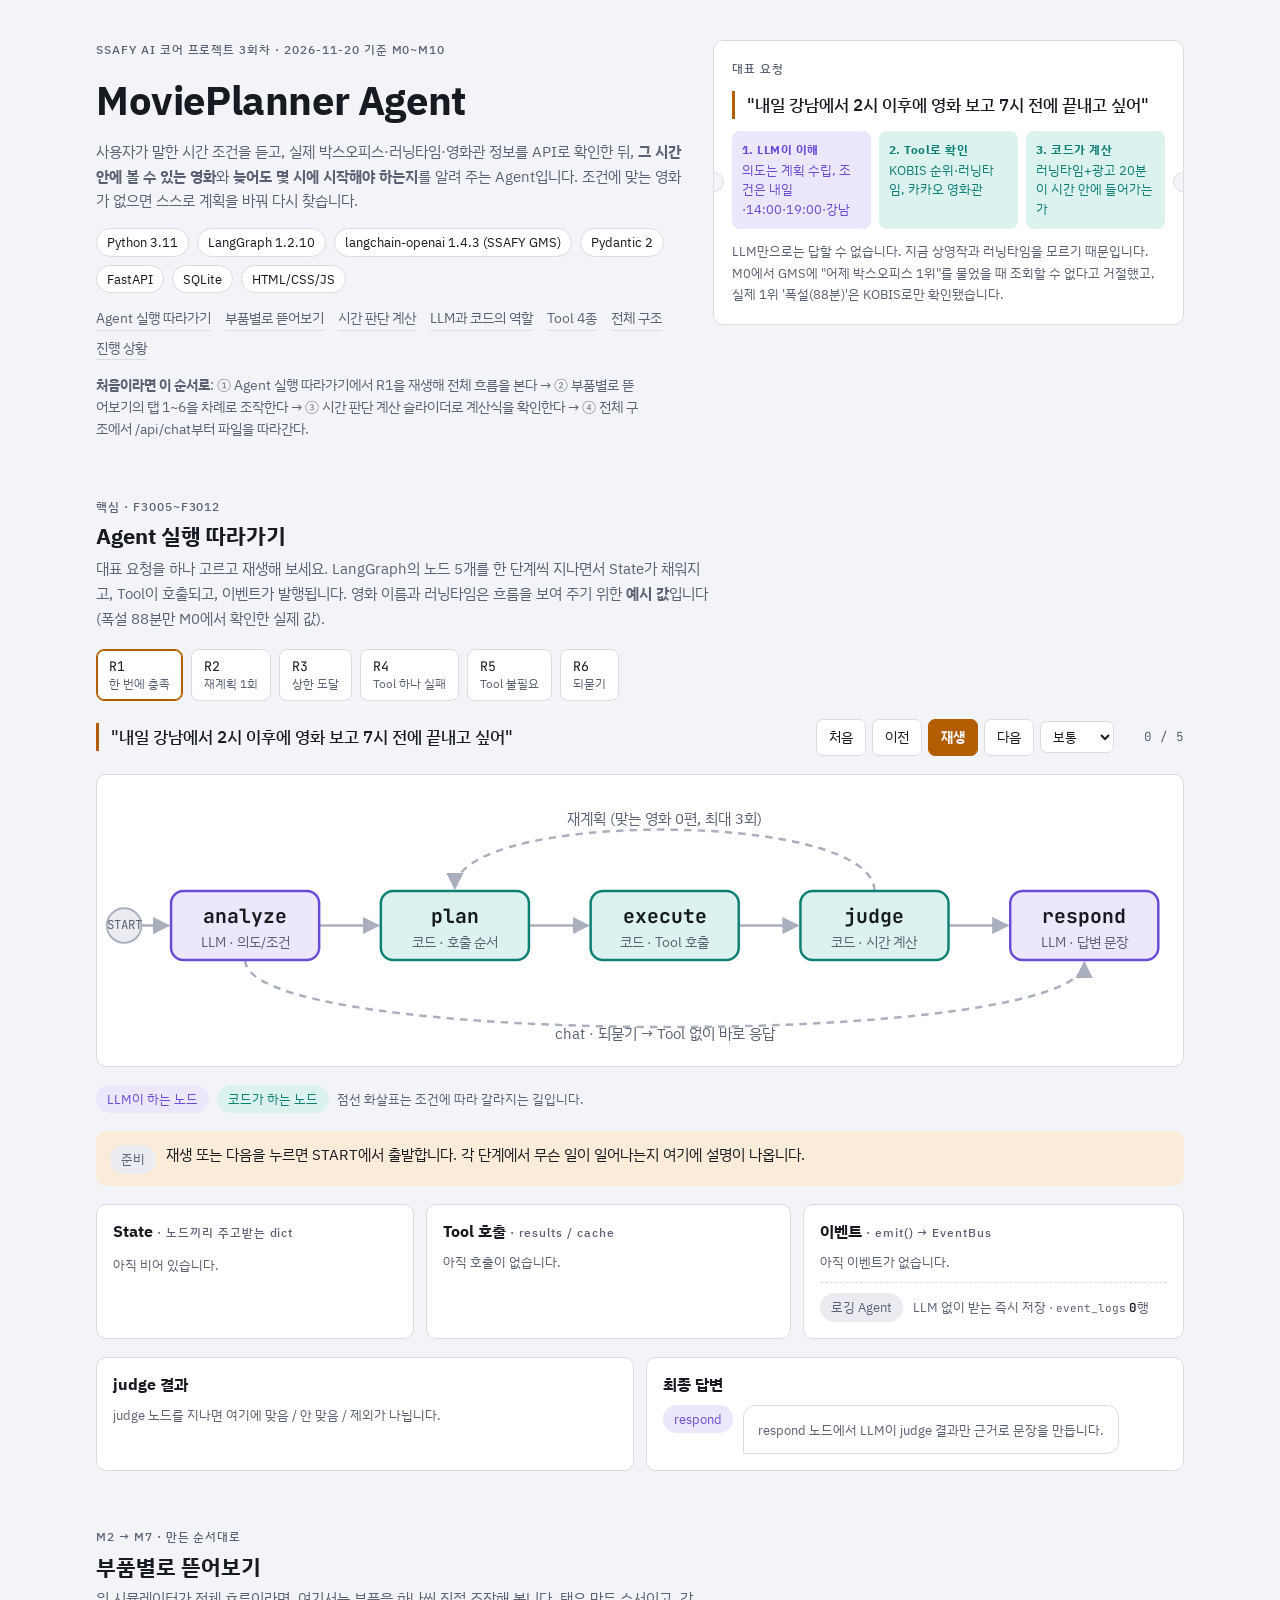
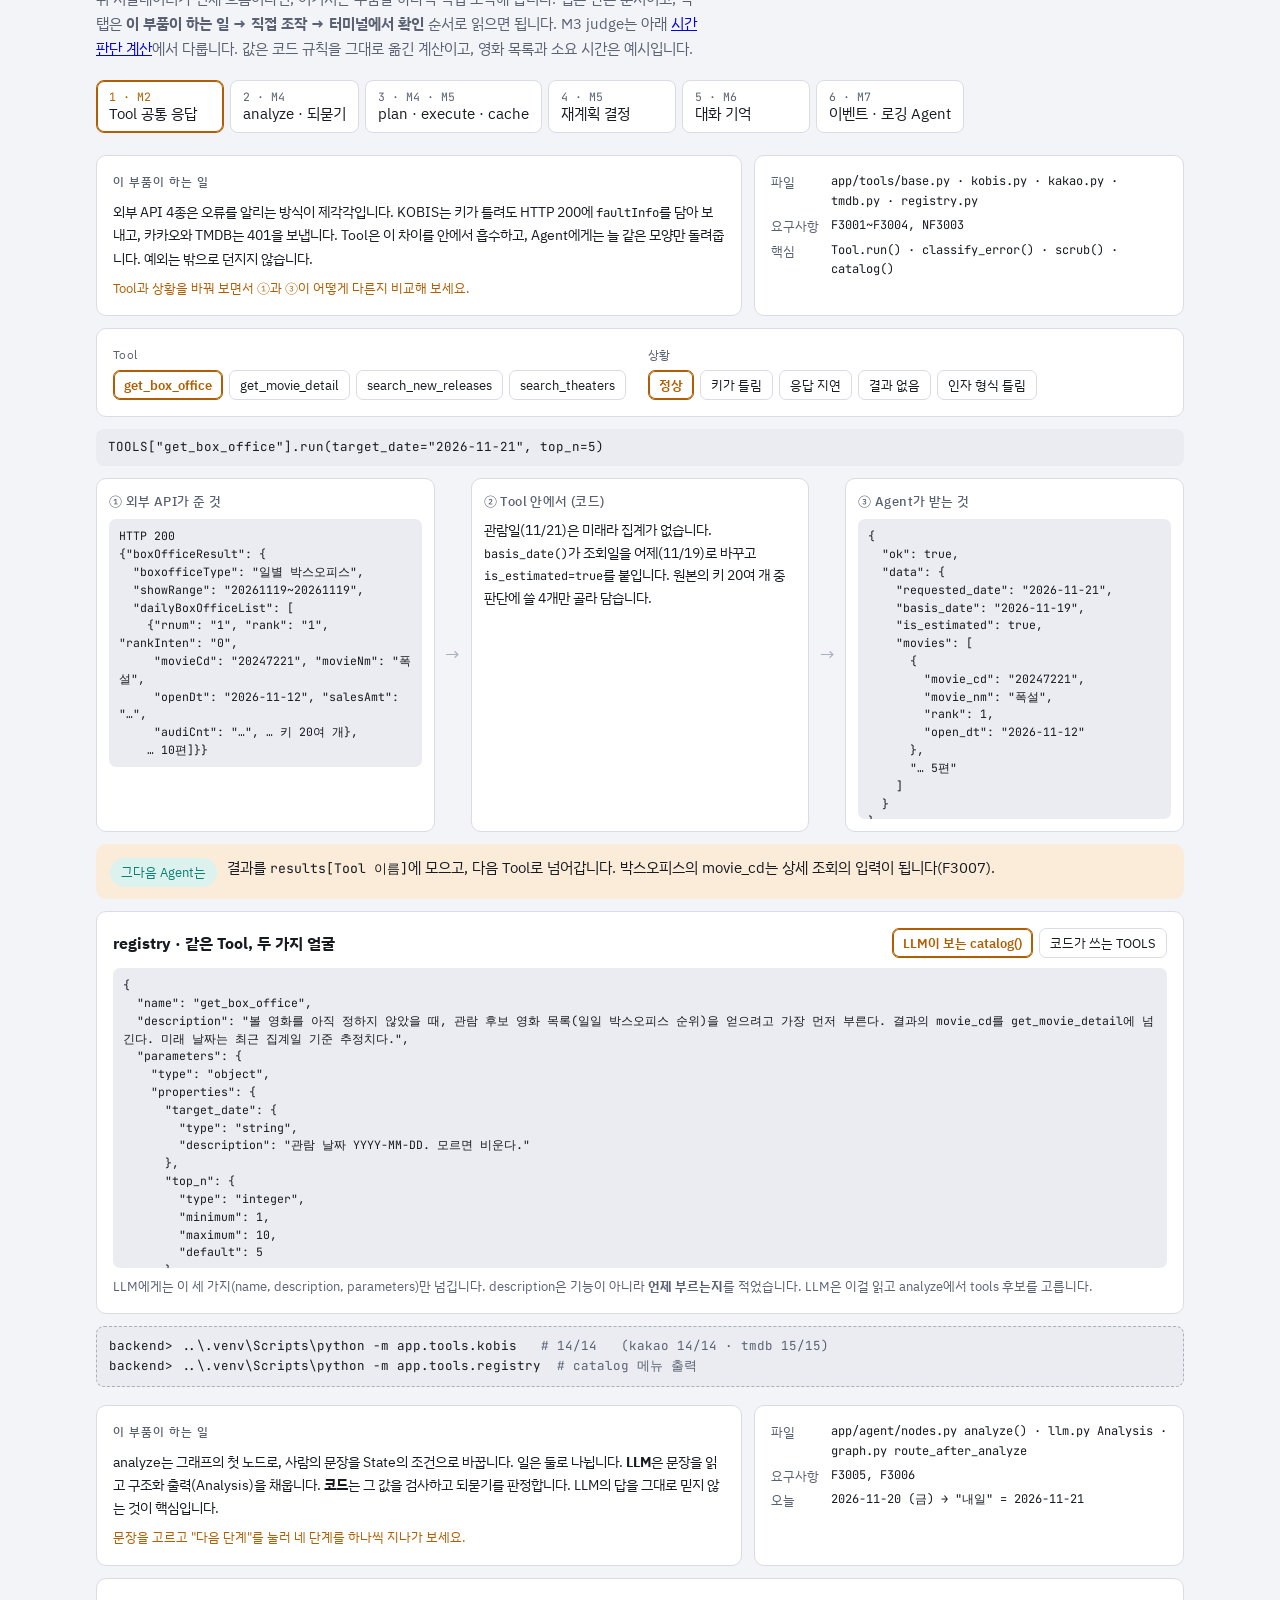
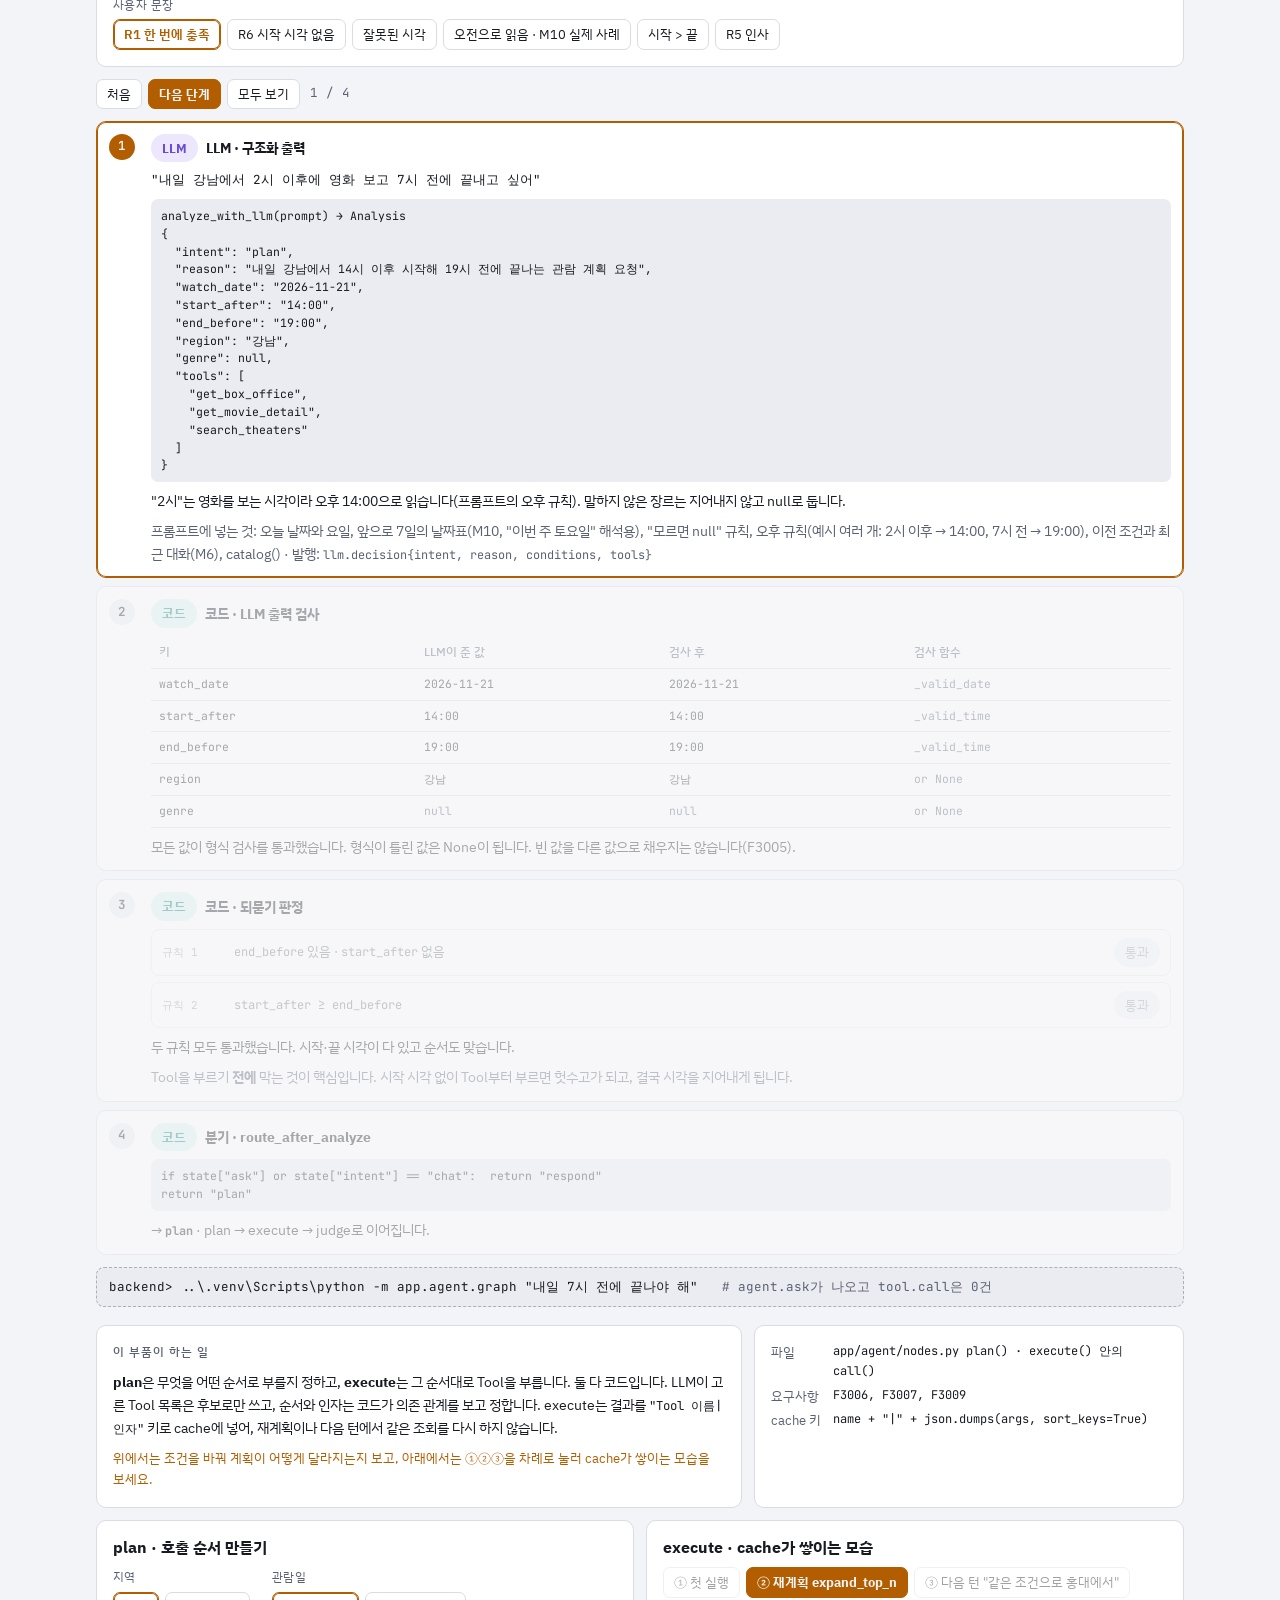
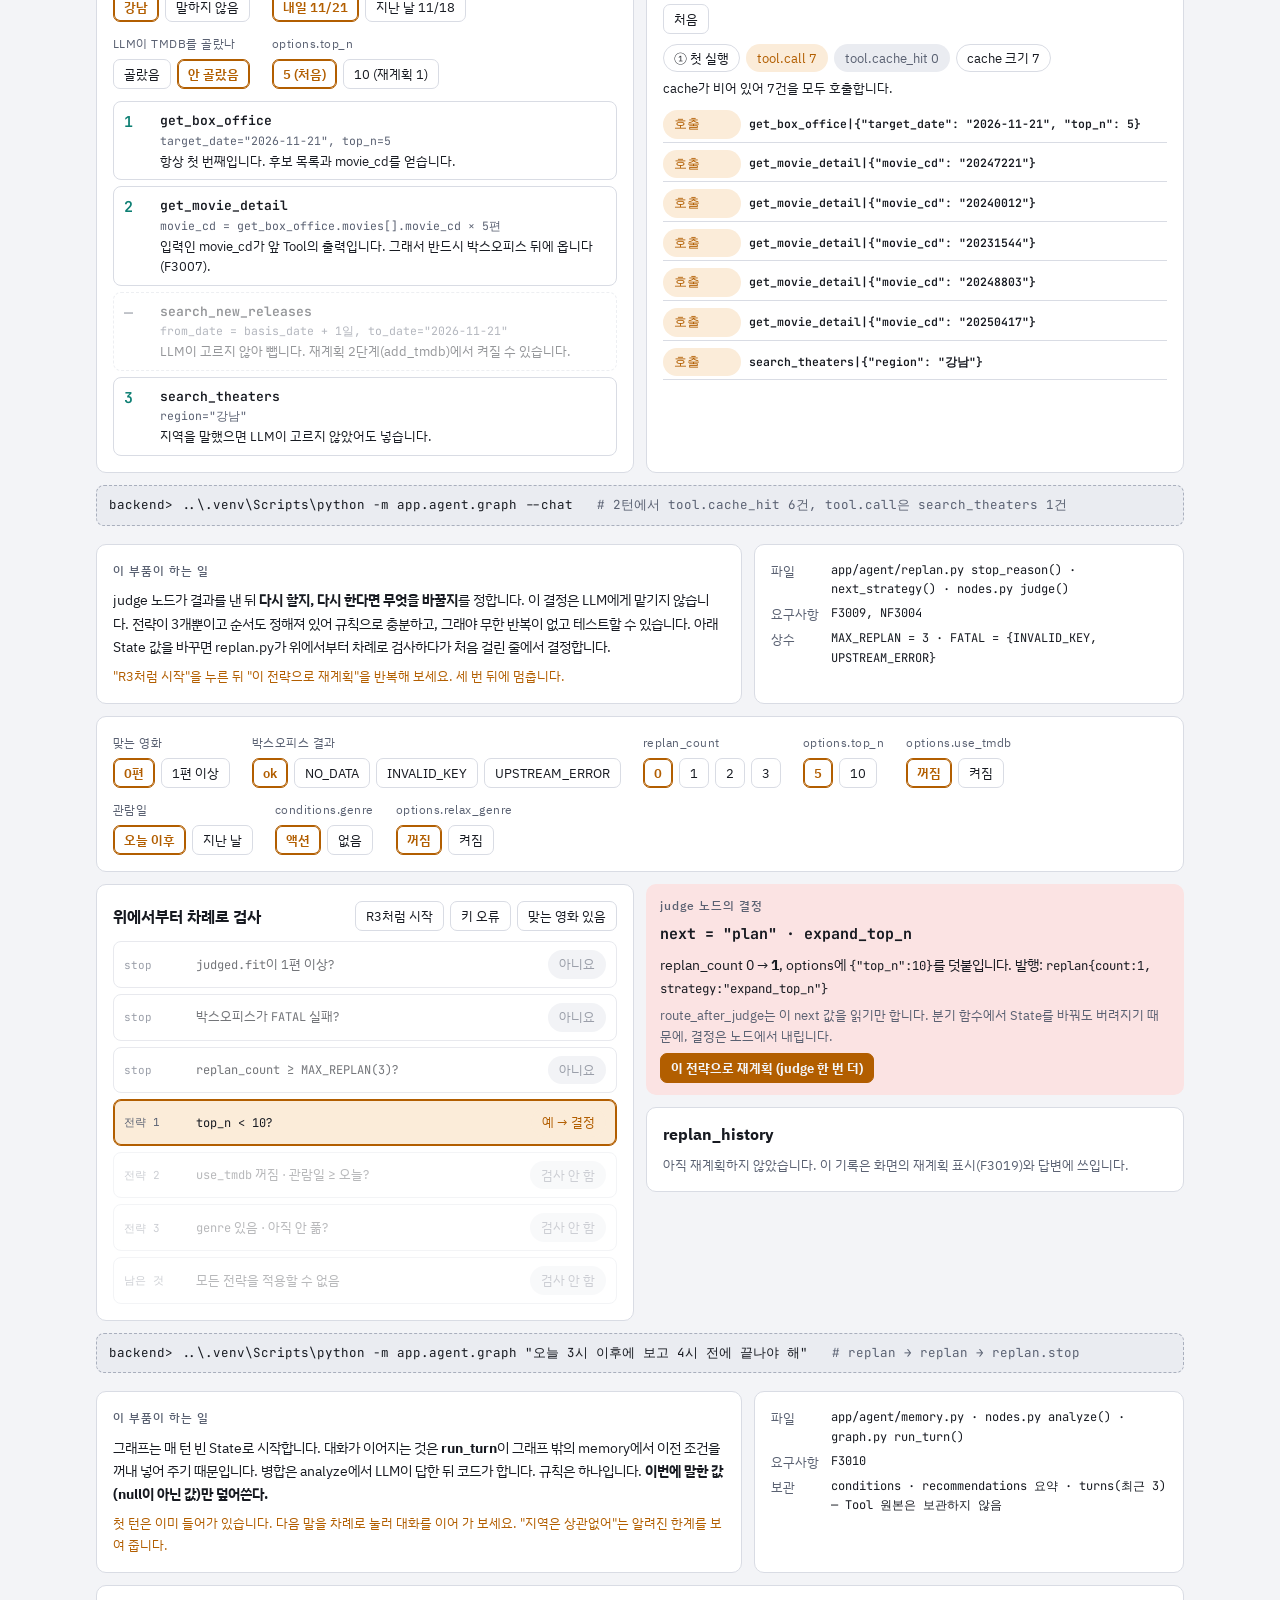
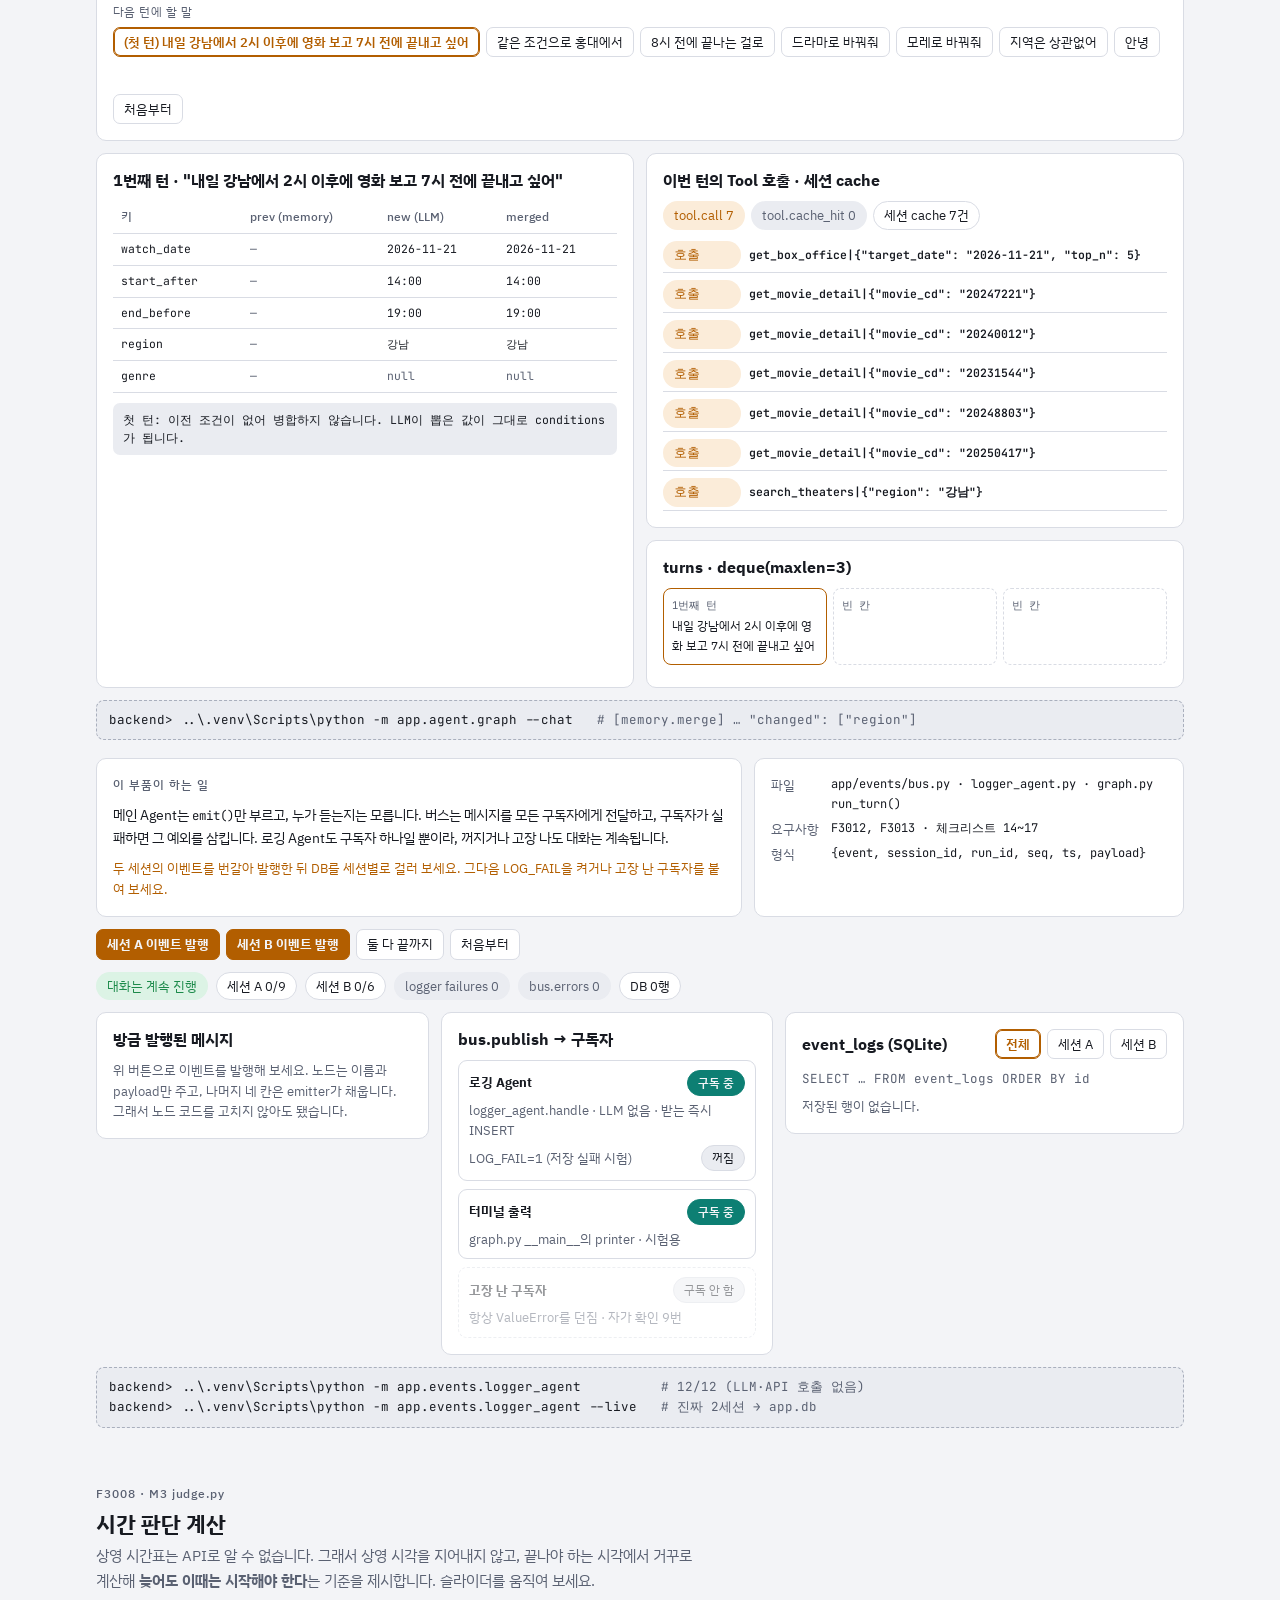
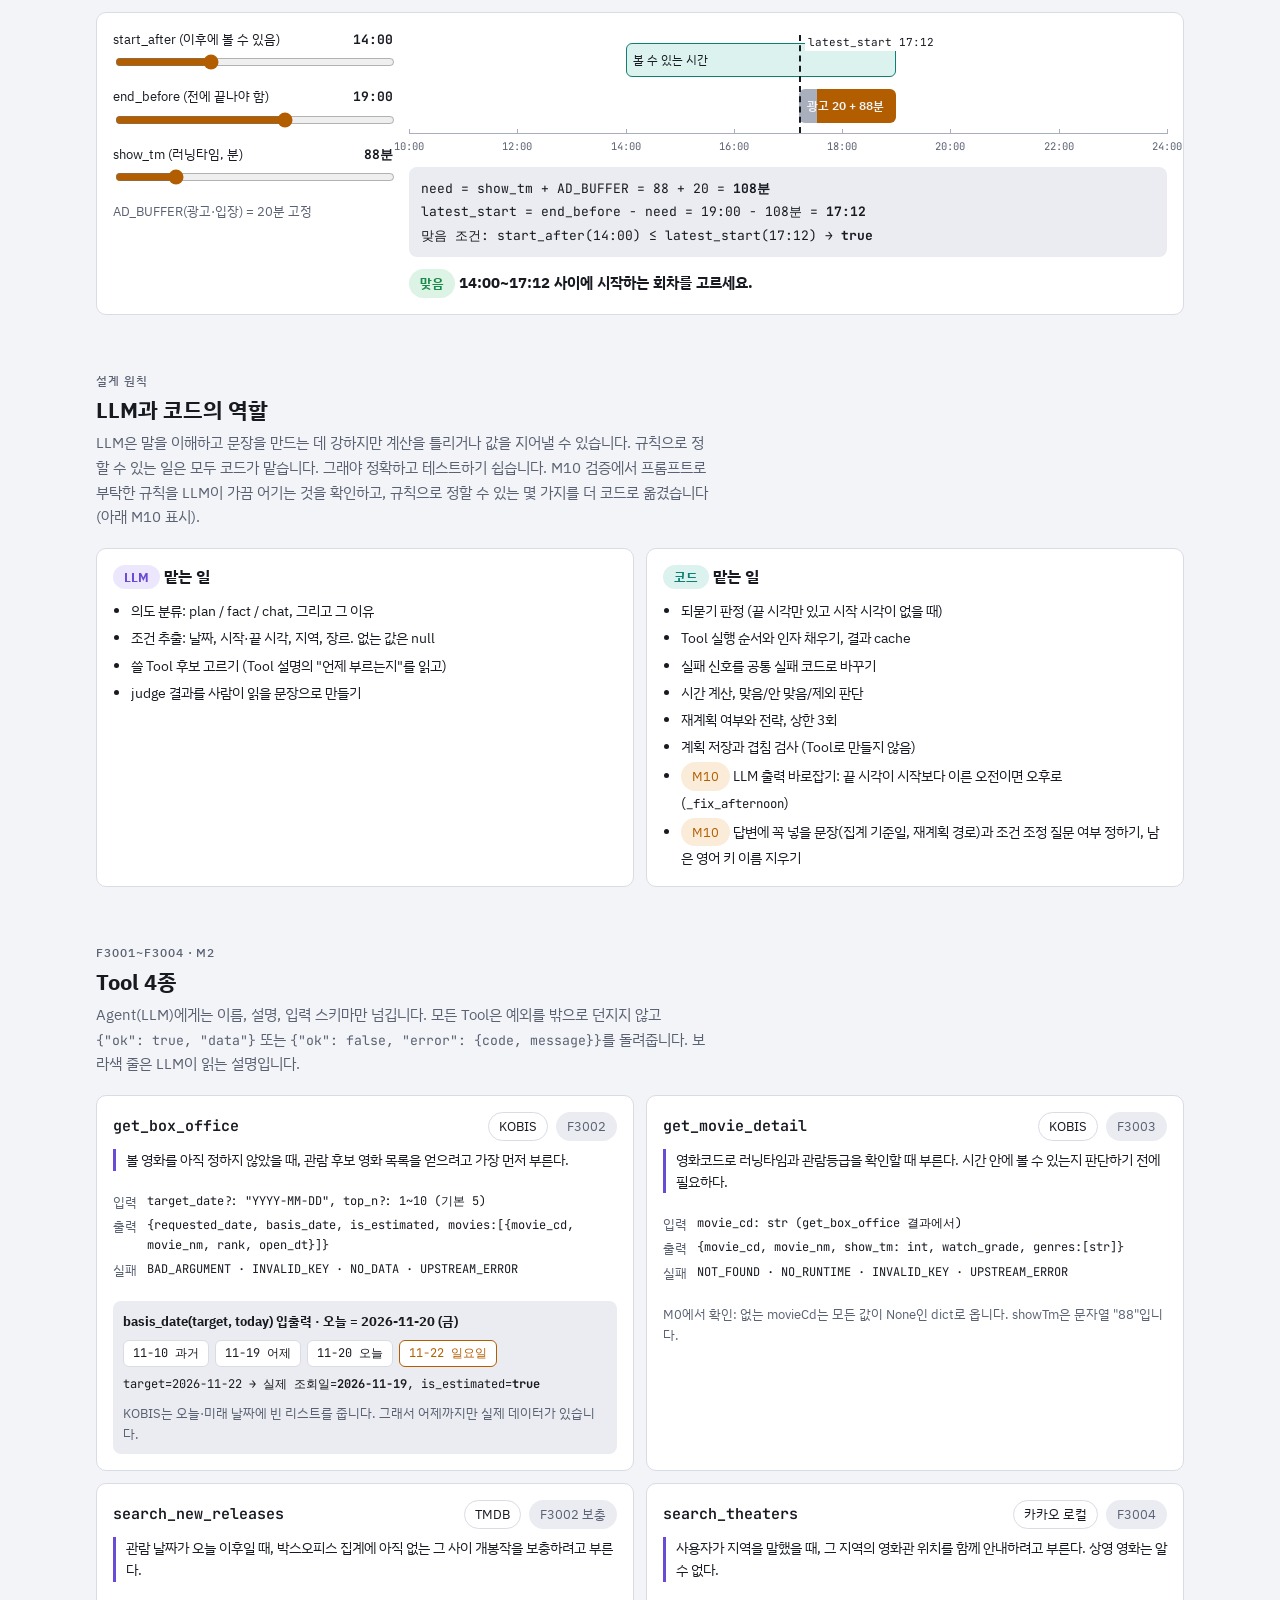
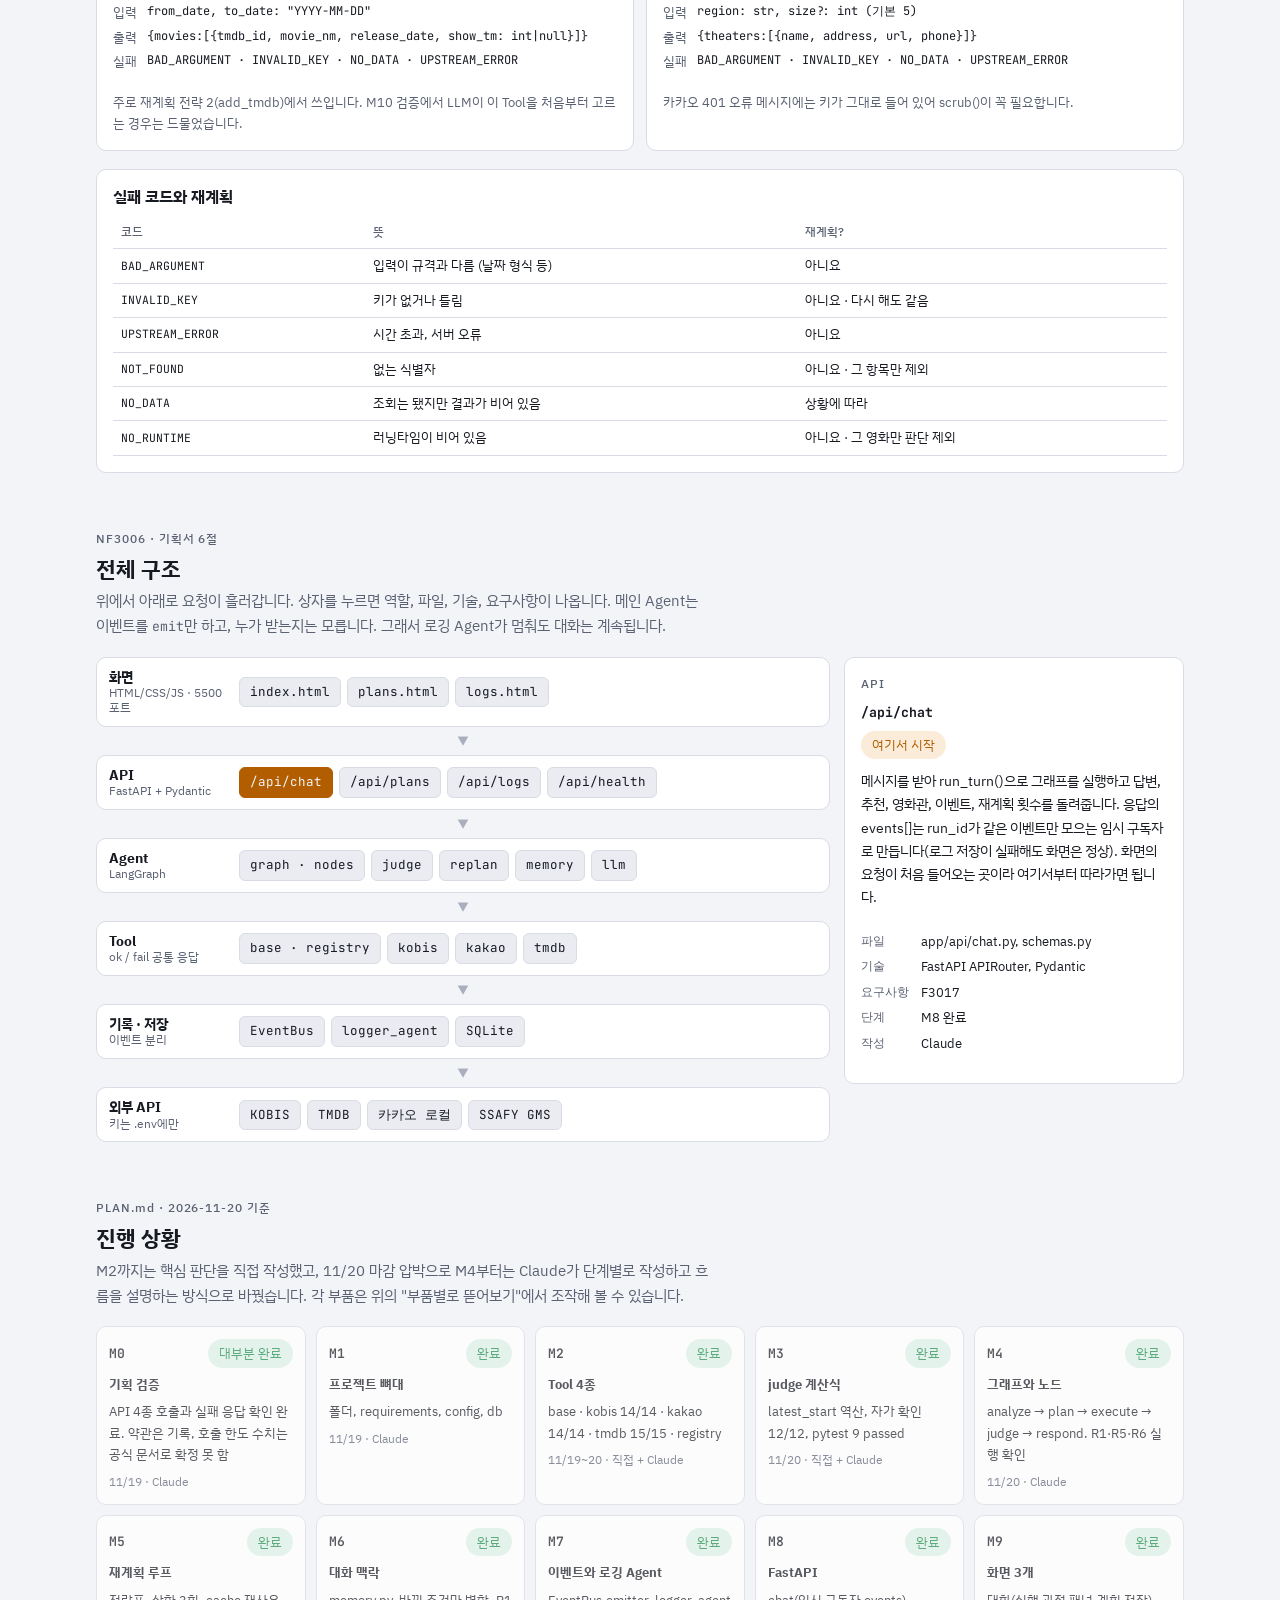
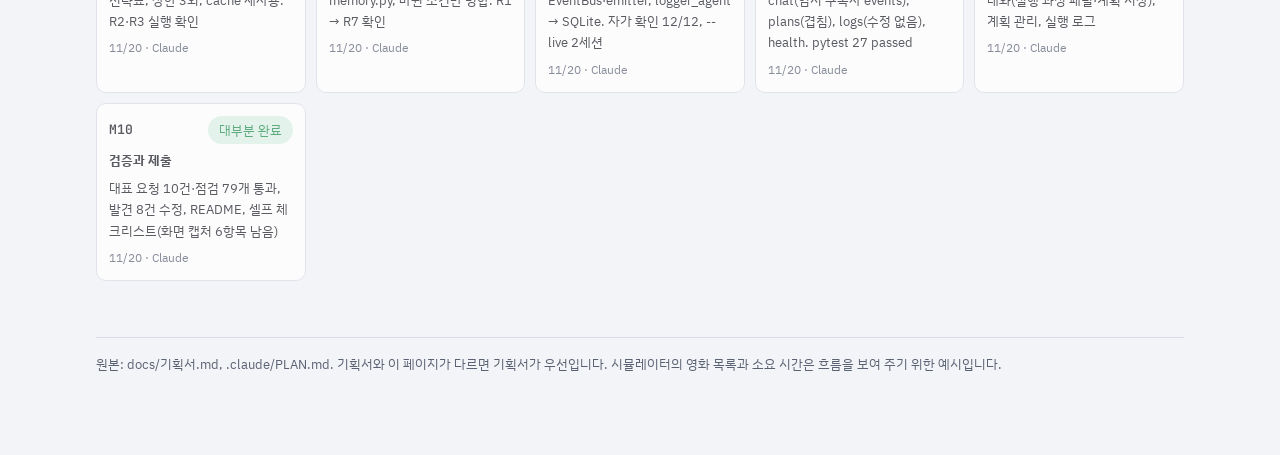
==== commit 9b62d73e: "docs: 설계지도 학습자 검토 반영 (중복 id 수정, 날짜·문구 현행화, M10 사례 추가)" ====
--- a/docs/설계지도.html
+++ b/docs/설계지도.html
@@ -325,7 +325,7 @@
 <!-- HERO -->
 <header class="hero">
   <div class="hero-text">
-    <span class="eyebrow">SSAFY AI 코어 프로젝트 3회차 · 마감 11/20 (금) 12:00</span>
+    <span class="eyebrow">SSAFY AI 코어 프로젝트 3회차 · 2026-11-20 기준 M0~M10</span>
     <h1>MoviePlanner Agent</h1>
     <p class="lead">사용자가 말한 시간 조건을 듣고, 실제 박스오피스·러닝타임·영화관 정보를 API로 확인한 뒤, <b>그 시간 안에 볼 수 있는 영화</b>와 <b>늦어도 몇 시에 시작해야 하는지</b>를 알려 주는 Agent입니다. 조건에 맞는 영화가 없으면 스스로 계획을 바꿔 다시 찾습니다.</p>
     <div class="chips">
@@ -334,6 +334,7 @@
     <nav class="nav" aria-label="목차">
       <a href="#sim">Agent 실행 따라가기</a><a href="#labs">부품별로 뜯어보기</a><a href="#judge">시간 판단 계산</a><a href="#split">LLM과 코드의 역할</a><a href="#tools">Tool 4종</a><a href="#arch">전체 구조</a><a href="#road">진행 상황</a>
     </nav>
+    <p class="lead" style="font-size:13.5px"><b>처음이라면 이 순서로</b>: ① Agent 실행 따라가기에서 R1을 재생해 전체 흐름을 본다 → ② 부품별로 뜯어보기의 탭 1~6을 차례로 조작한다 → ③ 시간 판단 계산 슬라이더로 계산식을 확인한다 → ④ 전체 구조에서 /api/chat부터 파일을 따라간다.</p>
   </div>
   <div class="ticket">
     <span class="eyebrow">대표 요청</span>
@@ -396,7 +397,7 @@
 
   <div class="sim-grid">
     <div class="panel"><h3>State <span class="eyebrow">· 노드끼리 주고받는 dict</span></h3><dl class="kv" id="state"></dl></div>
-    <div class="panel"><h3>Tool 호출 <span class="eyebrow">· results / cache</span></h3><div class="list" id="tools"></div></div>
+    <div class="panel"><h3>Tool 호출 <span class="eyebrow">· results / cache</span></h3><div class="list" id="simTools"></div></div>
     <div class="panel"><h3>이벤트 <span class="eyebrow">· emit() → EventBus</span></h3><div class="list" id="events"></div>
       <div class="logger"><span class="chip tag-mute">로깅 Agent</span><span>LLM 없이 받는 즉시 저장 · <code>event_logs</code> <span class="db" id="dbCount">0</span>행</span></div>
     </div>
@@ -575,13 +576,13 @@
   <div class="sec-head">
     <span class="eyebrow">설계 원칙</span>
     <h2>LLM과 코드의 역할</h2>
-    <p class="lead">LLM은 말을 이해하고 문장을 만드는 데 강하지만 계산을 틀리거나 값을 지어낼 수 있습니다. 규칙으로 정할 수 있는 일은 모두 코드가 맡습니다. 그래야 정확하고 테스트하기 쉽습니다.</p>
+    <p class="lead">LLM은 말을 이해하고 문장을 만드는 데 강하지만 계산을 틀리거나 값을 지어낼 수 있습니다. 규칙으로 정할 수 있는 일은 모두 코드가 맡습니다. 그래야 정확하고 테스트하기 쉽습니다. M10 검증에서 프롬프트로 부탁한 규칙을 LLM이 가끔 어기는 것을 확인하고, 규칙으로 정할 수 있는 몇 가지를 더 코드로 옮겼습니다(아래 M10 표시).</p>
   </div>
   <div class="split">
     <div class="panel"><h3><span class="chip tag-llm">LLM</span> 맡는 일</h3>
       <ul><li>의도 분류: plan / fact / chat, 그리고 그 이유</li><li>조건 추출: 날짜, 시작·끝 시각, 지역, 장르. 없는 값은 null</li><li>쓸 Tool 후보 고르기 (Tool 설명의 "언제 부르는지"를 읽고)</li><li>judge 결과를 사람이 읽을 문장으로 만들기</li></ul></div>
     <div class="panel"><h3><span class="chip tag-code">코드</span> 맡는 일</h3>
-      <ul><li>되묻기 판정 (끝 시각만 있고 시작 시각이 없을 때)</li><li>Tool 실행 순서와 인자 채우기, 결과 cache</li><li>실패 신호를 공통 실패 코드로 바꾸기</li><li>시간 계산, 맞음/안 맞음/제외 판단</li><li>재계획 여부와 전략, 상한 3회</li><li>계획 저장과 겹침 검사 (Tool로 만들지 않음)</li></ul></div>
+      <ul><li>되묻기 판정 (끝 시각만 있고 시작 시각이 없을 때)</li><li>Tool 실행 순서와 인자 채우기, 결과 cache</li><li>실패 신호를 공통 실패 코드로 바꾸기</li><li>시간 계산, 맞음/안 맞음/제외 판단</li><li>재계획 여부와 전략, 상한 3회</li><li>계획 저장과 겹침 검사 (Tool로 만들지 않음)</li><li><span class="chip tag-acc">M10</span> LLM 출력 바로잡기: 끝 시각이 시작보다 이른 오전이면 오후로 (<code>_fix_afternoon</code>)</li><li><span class="chip tag-acc">M10</span> 답변에 꼭 넣을 문장(집계 기준일, 재계획 경로)과 조건 조정 질문 여부 정하기, 남은 영어 키 이름 지우기</li></ul></div>
   </div>
 </section>
 
@@ -665,27 +666,27 @@
   return latest>=sa ? {nm,tm,need,latest:fmt(latest),v:'fit',why:fmt(sa)+'~'+fmt(latest)+' 사이 시작'} : {nm,tm,need,latest:fmt(latest),v:'unfit',why:'필요 '+need+'분 > 가능 '+(eb-sa)+'분'};
 };
 const R1judge = [J('폭설',88,840,1140),J('영화 B',118,840,1140),J('영화 C',132,840,1140),J('영화 D',null),J('영화 E',152,840,1140)];
-const theaterOk = T('search_theaters','region="강남", size=5','ok','강남 지역 영화관 5곳 (이름·주소·링크)',210);
-const theaterFail = T('search_theaters','region="강남", size=5','fail','INVALID_KEY · 카카오 키가 비어 있음',3);
-const boxT = (date,n,ms) => T('get_box_office',`target_date="${date}", top_n=${n}`,'ok',`basis_date=2026-11-18 · is_estimated=true · ${n}편`,ms);
+const theaterOk = T('search_theaters','region="강남"','ok','강남 지역 영화관 5곳 (이름·주소·링크)',210);
+const theaterFail = T('search_theaters','region="강남"','fail','INVALID_KEY · 카카오 키가 비어 있음',3);
+const boxT = (date,n,ms) => T('get_box_office',`target_date="${date}", top_n=${n}`,'ok',`basis_date=2026-11-19 · is_estimated=true · ${n}편`,ms);
 
 function r1like(fail){
   return [
-    {n:'analyze',e:'e-start',pre:[['session.start','user="내일 강남에서 2시 이후…"']],
+    {n:'analyze',e:'e-start',pre:[['session.start','message="내일 강남에서 2시 이후…"']],
      ev:[['llm.decision','intent=plan reason="관람 계획 요청"']],
-     st:{intent:'plan',watch_date:'2026-11-20',start_after:'14:00',end_before:'19:00',region:'강남',genre:null,replan_count:0},
-     note:'LLM이 문장을 구조화 출력으로 바꿉니다. 의도는 plan이고, "내일"은 2026-11-20, "2시"는 영화 맥락이라 14:00으로 해석합니다. 그다음 코드가 되묻기 규칙을 판정합니다. 시작·끝 시각이 모두 있으니 바로 진행합니다.'},
+     st:{intent:'plan',watch_date:'2026-11-21',start_after:'14:00',end_before:'19:00',region:'강남',genre:null,replan_count:0},
+     note:'LLM이 문장을 구조화 출력으로 바꿉니다. 의도는 plan이고, "내일"은 2026-11-21, "2시"는 영화 맥락이라 14:00으로 해석합니다. 그다음 코드가 되묻기 규칙을 판정합니다. 시작·끝 시각이 모두 있으니 바로 진행합니다.'},
     {n:'plan',e:'e-ap',st:{plan:'get_box_office → get_movie_detail ×5 → search_theaters'},
      note:'코드가 LLM이 고른 Tool을 의존 순서로 정렬하고 인자를 채웁니다. get_movie_detail에는 movie_cd가 필요하므로 반드시 get_box_office 뒤에 옵니다(F3006, F3007).'},
-    {n:'execute',e:'e-pe',tools:[boxT('2026-11-20',5,180),...top5, fail?theaterFail:theaterOk],st:{cache:'7건'},
+    {n:'execute',e:'e-pe',tools:[boxT('2026-11-21',5,180),...top5, fail?theaterFail:theaterOk],st:{cache:'7건'},
      note: fail
        ? '영화관 검색이 INVALID_KEY로 실패했습니다. 그래도 멈추지 않습니다. 실패 사유를 결과에 남기고 영화 판단은 계속합니다(F3007, NF3003). 키 문제는 다시 해도 같으므로 재계획 대상이 아닙니다.'
-       : '내일 박스오피스는 아직 집계 전이라 basis_date()가 조회일을 어제(11/18)로 바꾸고 is_estimated=true를 붙입니다(kobis.py TODO 2). 영화 D는 러닝타임이 비어 NO_RUNTIME이지만 전체는 계속 진행합니다.'},
+       : '내일 박스오피스는 아직 집계 전이라 basis_date()가 조회일을 어제(11/19)로 바꾸고 is_estimated=true를 붙입니다(kobis.py TODO 2). 영화 D는 러닝타임이 비어 NO_RUNTIME이지만 전체는 계속 진행합니다.'},
     {n:'judge',e:'e-ej',judge:R1judge,st:{judged:'맞음 4 · 안 맞음 0 · 제외 1'},
      note:'need = show_tm + 20, latest_start = 19:00 − need. 14:00 ≤ latest_start이면 맞음입니다. 맞는 영화가 1편 이상이라 재계획 없이 respond로 갑니다. 영화 D는 지어낸 숫자로 판단하지 않고 제외합니다.'},
     {n:'respond',e:'e-jr',post:[['session.end','answer_preview="내일 14:00~19:00…"']],
-     answer: '내일(11/20) 14:00~19:00에 볼 수 있는 영화는 4편입니다. 예를 들어 <b>폭설(88분)</b>은 광고를 포함해 108분이 걸리므로 <b>늦어도 17:12에는 시작</b>하는 회차를 고르세요. 순위는 11/18 집계 기준이라 추정입니다. 영화 D는 러닝타임 정보가 없어 판단에서 뺐습니다. '+(fail?'<br><br>영화관 정보는 지금 가져오지 못했습니다. 잠시 후 다시 시도해 주세요.':'<br><br>강남 지역 영화관 5곳을 함께 안내합니다. 상영 여부와 시간표는 각 영화관에서 확인해 주세요.'),
-     note:'LLM이 judge 결과만 근거로 문장을 만듭니다. 숫자와 시각은 judge가 계산한 값을 그대로 씁니다. 영화관과 영화를 임의로 묶어 "○○관에서 상영"이라고 말하지 않습니다(F3004).'}
+     answer: '내일(11/21) 14:00~19:00에 볼 수 있는 영화는 4편입니다. 예를 들어 <b>폭설(88분)</b>은 광고를 포함해 108분이 걸리므로 <b>늦어도 17:12에는 시작</b>하는 회차를 고르세요. 박스오피스 순위는 11월 19일 집계 기준이라 추정입니다. 영화 D는 러닝타임 정보가 없어 판단에서 뺐습니다. '+(fail?'<br><br>영화관 정보를 가져오지 못했습니다(API 키가 없거나 올바르지 않음). 영화 추천은 그대로 보실 수 있어요.':'<br><br>강남 지역 영화관 5곳을 함께 안내합니다. 상영 여부와 시간표는 각 영화관에서 확인해 주세요.'),
+     note:'LLM이 judge 결과만 근거로 문장을 만듭니다. 숫자와 시각은 judge가 계산한 값을 그대로 씁니다. 영화관과 영화를 묶어 "○○관에서 상영"이라고 말하지 않습니다(F3004). M10 검증 후에는 꼭 들어갈 문장(집계 기준일)과 질문 여부를 코드가 정해 넘기고, 답변에 남은 영어 키 이름(latest_start 등)도 코드가 지웁니다.'}
   ];
 }
 
@@ -695,35 +696,35 @@
 const R3sa=900, R3eb=960;
 const R3j1 = [J('폭설',88,R3sa,R3eb,false),J('영화 B',118,R3sa,R3eb),J('영화 C',132,R3sa,R3eb,false),J('영화 D',null),J('영화 E',152,R3sa,R3eb)];
 const R3j2 = [...R3j1,J('영화 F',126,R3sa,R3eb,false),J('영화 G',115,R3sa,R3eb),J('영화 H',79,R3sa,R3eb,false),J('영화 I',140,R3sa,R3eb),J('영화 J',101,R3sa,R3eb,false)];
-const tmdb = T('search_new_releases','from_date="2026-11-19", to_date="2026-11-21"','ok','신작 X 104분 · 신작 Y runtime=0→null · 신작 Z 121분',420);
+const tmdb = T('search_new_releases','from_date="2026-11-20", to_date="2026-11-21"','ok','신작 X 104분 · 신작 Y runtime=0→null · 신작 Z 121분',420);
 const R3j3 = [...R3j2,{...J('신작 X',104,R3sa,R3eb),why:'필요 124분 > 가능 60분'},J('신작 Y',null),J('신작 Z',121,R3sa,R3eb)];
 const R3j4 = R3j3.map(r=>r.why==='장르 불일치'?J(r.nm,r.tm,R3sa,R3eb):r);
 
 const SCEN = [
  {id:'R1',tag:'한 번에 충족',req:'"내일 강남에서 2시 이후에 영화 보고 7시 전에 끝내고 싶어"',steps:r1like(false)},
  {id:'R2',tag:'재계획 1회',req:'"내일 3시 이후에 보고 4시 45분 전에 끝나야 해"',steps:[
-   {n:'analyze',e:'e-start',pre:[['session.start','user="내일 3시 이후에…"']],ev:[['llm.decision','intent=plan']],
-    st:{intent:'plan',watch_date:'2026-11-20',start_after:'15:00',end_before:'16:45',region:null,genre:null,replan_count:0},
+   {n:'analyze',e:'e-start',pre:[['session.start','message="내일 3시 이후에…"']],ev:[['llm.decision','intent=plan']],
+    st:{intent:'plan',watch_date:'2026-11-21',start_after:'15:00',end_before:'16:45',region:null,genre:null,replan_count:0},
     note:'지역이 없으므로 영화관 검색은 계획에 넣지 않습니다. 가능한 시간은 105분뿐입니다.'},
    {n:'plan',e:'e-ap',st:{plan:'get_box_office(top 5) → get_movie_detail ×5'},note:'상위 5편으로 시작합니다.'},
-   {n:'execute',e:'e-pe',tools:[boxT('2026-11-20',5,170),...top5],st:{cache:'6건'},note:'박스오피스와 상세 5건을 조회합니다. 모든 결과는 "Tool 이름|인자" 키로 cache에 들어갑니다.'},
+   {n:'execute',e:'e-pe',tools:[boxT('2026-11-21',5,170),...top5],st:{cache:'6건'},note:'박스오피스와 상세 5건을 조회합니다. 모든 결과는 "Tool 이름|인자" 키로 cache에 들어갑니다.'},
    {n:'judge',e:'e-ej',judge:R2judge1,st:{judged:'맞음 0 · 안 맞음 4 · 제외 1'},
     note:'맞는 영화가 0편입니다. 가장 짧은 폭설도 108분이 필요한데 가능한 시간은 105분입니다. 실패 원인이 키 오류가 아니고 남은 전략이 있으므로 재계획합니다.'},
    {n:'plan',e:'e-loop',replan:true,pre:[['replan','count=1 strategy="상위 5편 → 10편 확장"']],
     st:{replan_count:1,plan:'get_box_office(top 10) → get_movie_detail ×10'},
     note:'재계획 1회차 전략은 후보를 10편으로 늘리는 것입니다. 재계획 지점은 화면에서 색으로 구분합니다(F3019).'},
-   {n:'execute',e:'e-pe',tools:[boxT('2026-11-20',10,160),...top5cache,...next5],st:{cache:'12건'},
+   {n:'execute',e:'e-pe',tools:[boxT('2026-11-21',10,160),...top5cache,...next5],st:{cache:'12건'},
     note:'이미 받은 상세 5건은 다시 부르지 않고 cache에서 꺼냅니다(F3009). 새 영화 5편만 호출합니다.'},
    {n:'judge',e:'e-ej',judge:R2judge2,st:{judged:'맞음 1 · 안 맞음 8 · 제외 1'},note:'영화 H(79분 → 필요 99분)가 들어갑니다. latest_start = 16:45 − 99분 = 15:06.'},
    {n:'respond',e:'e-jr',post:[['session.end','answer_preview="상위 10편까지 넓혀…"']],
-    answer:'상위 5편 중에는 1시간 45분 안에 끝나는 영화가 없어 <b>상위 10편까지 넓혀</b> 찾았습니다. <b>영화 H(79분)</b>는 광고 포함 99분이라 <b>15:00~15:06 사이에 시작</b>하는 회차라면 16:45 전에 끝납니다. 순위는 11/18 집계 기준 추정입니다.',
-    note:'재계획했다는 사실과 이유를 답변에 함께 밝힙니다.'}
+    answer:'상위 5편 중에는 1시간 45분 안에 끝나는 영화가 없어 <b>상위 10편까지 넓혀</b> 찾았습니다. <b>영화 H(79분)</b>는 광고 포함 99분이라 <b>15:00~15:06 사이에 시작</b>하는 회차라면 16:45 전에 끝납니다. 박스오피스 순위는 11월 19일 집계 기준이라 추정입니다.',
+    note:'재계획했다는 사실과 경로("후보를 10편으로 넓히기")를 답변에 밝힙니다. 이 문장은 replan_history로 코드가 만들어 LLM에게 넘깁니다(M10).'}
  ]},
- {id:'R3',tag:'상한 도달',req:'"토요일 3시 이후 액션 영화, 4시 전에 끝나야 해"',steps:[
-   {n:'analyze',e:'e-start',pre:[['session.start','user="토요일 3시 이후 액션…"']],ev:[['llm.decision','intent=plan']],
+ {id:'R3',tag:'상한 도달',req:'"토요일 3시 이후 액션 영화, 4시 전에 끝나야 해" (실제 검증의 R3b와 같은 구조)',steps:[
+   {n:'analyze',e:'e-start',pre:[['session.start','message="토요일 3시 이후 액션…"']],ev:[['llm.decision','intent=plan']],
     st:{intent:'plan',watch_date:'2026-11-21',start_after:'15:00',end_before:'16:00',region:null,genre:'액션',replan_count:0},note:'가능한 시간은 60분이고, 장르는 선호 조건입니다.'},
    {n:'plan',e:'e-ap',st:{plan:'get_box_office(top 5) → get_movie_detail ×5'},note:'상위 5편으로 시작합니다.'},
-   {n:'execute',e:'e-pe',tools:[boxT('2026-11-21',5,170),...top5],st:{cache:'6건'},note:'토요일은 미래라 어제(11/18) 기준 추정 순위를 씁니다.'},
+   {n:'execute',e:'e-pe',tools:[boxT('2026-11-21',5,170),...top5],st:{cache:'6건'},note:'토요일은 미래라 어제(11/19) 집계로 추정한 순위를 씁니다.'},
    {n:'judge',e:'e-ej',judge:R3j1,st:{judged:'맞음 0'},note:'0편입니다. 재계획 1회차로 갑니다.'},
    {n:'plan',e:'e-loop',replan:true,pre:[['replan','count=1 strategy="상위 10편 확장"']],st:{replan_count:1,plan:'top 10'},note:'전략 1: 후보 확장.'},
    {n:'execute',e:'e-pe',tools:[boxT('2026-11-21',10,160),...top5cache,...next5],st:{cache:'12건'},note:'5건은 cache에서 꺼내고 새 5건만 호출합니다.'},
@@ -741,19 +742,19 @@
  ]},
  {id:'R4',tag:'Tool 하나 실패',req:'"내일 강남에서 2시 이후에 영화 보고 7시 전에 끝내고 싶어" (카카오 키 비움)',steps:r1like(true)},
  {id:'R5',tag:'Tool 불필요',req:'"안녕! 뭘 할 수 있어?"',steps:[
-   {n:'analyze',e:'e-start',pre:[['session.start','user="안녕! 뭘 할 수 있어?"']],ev:[['llm.decision','intent=chat reason="인사·사용법 질문"']],
+   {n:'analyze',e:'e-start',pre:[['session.start','message="안녕! 뭘 할 수 있어?"']],ev:[['llm.decision','intent=chat reason="인사·사용법 질문"']],
     st:{intent:'chat',watch_date:null,start_after:null,end_before:null,region:null,genre:null},note:'의도가 chat이면 plan, execute, judge를 모두 건너뜁니다(F3006).'},
    {n:'respond',e:'e-skip',post:[['session.end','answer_preview="안녕하세요!…"']],
     answer:'안녕하세요! 날짜, 볼 수 있는 시각, 끝나야 하는 시각을 알려 주시면 그 안에 볼 수 있는 영화와 늦어도 시작해야 하는 시각을 찾아 드려요. 지역을 말씀하시면 근처 영화관도 함께 알려 드립니다.',
     note:'Tool 호출이 0건입니다. 이벤트 목록에 tool.call이 없는 것을 확인해 보세요.'}
  ]},
  {id:'R6',tag:'되묻기',req:'"7시 전에 끝나는 영화 알려줘"',steps:[
-   {n:'analyze',e:'e-start',pre:[['session.start','user="7시 전에 끝나는…"']],ev:[['llm.decision','intent=plan'],['agent.ask','reason="조건 부족" question="19:00 전에 끝나야 한다고 하셨는데…"']],
-    st:{intent:'plan',watch_date:null,start_after:null,end_before:'19:00',region:null,genre:null,ask:'몇 시 이후에 보실 수 있나요?'},
+   {n:'analyze',e:'e-start',pre:[['session.start','message="7시 전에 끝나는…"']],ev:[['llm.decision','intent=plan'],['agent.ask','reason="조건 부족" question="19:00 전에 끝나야 한다고 하셨는데…"']],
+    st:{intent:'plan',watch_date:null,start_after:null,end_before:'19:00',region:null,genre:null,ask:'19:00 전에 끝나야 한다고 하셨는데, 몇 시부터 볼 수 있으세요?'},
     note:'LLM은 끝 시각만 뽑고 시작 시각은 null로 둡니다(지어내지 않음). 그다음 코드가 되묻기 규칙을 판정하고 ask를 채웁니다. Tool을 부르기 전에 멈춥니다.'},
-   {n:'respond',e:'e-skip',post:[['session.end','answer_preview="몇 시 이후에…"']],
-    answer:'7시 전에 끝나야 한다는 건 알겠어요. <b>몇 시 이후에 보실 수 있나요?</b> 시작 가능한 시각을 알려 주시면 그 사이에 맞는 영화를 찾아 드릴게요.',
-    note:'되묻기는 재계획이 아닙니다. 다음 메시지에서 받은 start_after만 memory의 이전 조건 위에 덮어씁니다(F3010).'}
+   {n:'respond',e:'e-skip',post:[['session.end','answer_preview="19:00 전에 끝나야 한다고…"']],
+    answer:'19:00 전에 끝나야 한다고 하셨는데, <b>몇 시부터 볼 수 있으세요?</b>',
+    note:'되묻기일 때 respond는 LLM을 부르지 않고, analyze에서 코드가 만든 ask 문장을 그대로 답합니다. 되묻기는 재계획이 아닙니다. 다음 메시지에서 받은 start_after만 memory의 이전 조건 위에 덮어씁니다(F3010).'}
  ]},
 ];
 
@@ -812,7 +813,7 @@
     $('noteWho').textContent='준비'; $('noteWho').className='chip who tag-mute';
     $('noteText').textContent='재생 또는 다음을 누르면 START에서 출발합니다. 각 단계에서 무슨 일이 일어나는지 여기에 설명이 나옵니다.';
     $('state').innerHTML='<p class="empty" style="grid-column:1/-1">아직 비어 있습니다.</p>';
-    $('tools').innerHTML='<p class="empty">아직 호출이 없습니다.</p>';
+    $('simTools').innerHTML='<p class="empty">아직 호출이 없습니다.</p>';
     $('events').innerHTML='<p class="empty">아직 이벤트가 없습니다.</p>';
     $('dbCount').textContent='0';
     $('judged').innerHTML='<p class="empty">judge 노드를 지나면 여기에 맞음 / 안 맞음 / 제외가 나뉩니다.</p>';
@@ -836,11 +837,11 @@
   }).join('');
   prevState={...o.state};
 
-  $('tools').innerHTML=o.tools.length?o.tools.map(t=>{
+  $('simTools').innerHTML=o.tools.length?o.tools.map(t=>{
     const chip=t.s==='ok'?'<span class="chip tag-ok">ok</span>':t.s==='fail'?'<span class="chip tag-bad">ok=false</span>':'<span class="chip tag-mute">cache</span>';
     return `<div class="trow ${t.s}"><div class="top"><span class="nm">${t.t}</span>${chip}</div><span class="args">${t.a}</span><span class="res">${t.r}</span></div>`;
   }).join(''):'<p class="empty">이 단계까지 Tool 호출이 없습니다.</p>';
-  const tl=$('tools'); tl.scrollTop=tl.scrollHeight;
+  const tl=$('simTools'); tl.scrollTop=tl.scrollHeight;
 
   $('events').innerHTML=o.events.map((e,i)=>{
     const dom=e[0].split('.')[0];
@@ -905,7 +906,7 @@
   fails:['NOT_FOUND','NO_RUNTIME','INVALID_KEY','UPSTREAM_ERROR'],extra:'M0에서 확인: 없는 movieCd는 모든 값이 None인 dict로 옵니다. showTm은 문자열 "88"입니다.'},
  {fn:'search_new_releases',api:'TMDB',req:'F3002 보충',when:'관람 날짜가 오늘 이후일 때, 박스오피스 집계에 아직 없는 그 사이 개봉작을 보충하려고 부른다.',
   inp:'from_date, to_date: "YYYY-MM-DD"',out:'{movies:[{tmdb_id, movie_nm, release_date, show_tm: int|null}]}',
-  fails:['BAD_ARGUMENT','INVALID_KEY','NO_DATA','UPSTREAM_ERROR'],extra:'시간이 모자라면 가장 먼저 줄이는 Tool입니다(R8 전용).'},
+  fails:['BAD_ARGUMENT','INVALID_KEY','NO_DATA','UPSTREAM_ERROR'],extra:'주로 재계획 전략 2(add_tmdb)에서 쓰입니다. M10 검증에서 LLM이 이 Tool을 처음부터 고르는 경우는 드물었습니다.'},
  {fn:'search_theaters',api:'카카오 로컬',req:'F3004',when:'사용자가 지역을 말했을 때, 그 지역의 영화관 위치를 함께 안내하려고 부른다. 상영 영화는 알 수 없다.',
   inp:'region: str, size?: int (기본 5)',out:'{theaters:[{name, address, url, phone}]}',
   fails:['BAD_ARGUMENT','INVALID_KEY','NO_DATA','UPSTREAM_ERROR'],extra:'카카오 401 오류 메시지에는 키가 그대로 들어 있어 scrub()이 꼭 필요합니다.'},
@@ -916,12 +917,12 @@
   <p class="when">${t.when}</p>
   <dl class="io"><dt>입력</dt><dd>${t.inp}</dd><dt>출력</dt><dd>${t.out}</dd><dt>실패</dt><dd>${t.fails.join(' · ')}</dd></dl>
   ${t.extra?`<p class="empty">${t.extra}</p>`:''}
-  ${t.bd?`<div class="bd"><b>basis_date(target, today) 입출력 · 오늘 = 2026-11-19 (목)</b>
+  ${t.bd?`<div class="bd"><b>basis_date(target, today) 입출력 · 오늘 = 2026-11-20 (금)</b>
      <div class="btns" id="bdBtns"></div><div class="out" id="bdOut"></div>
      <span class="empty">KOBIS는 오늘·미래 날짜에 빈 리스트를 줍니다. 그래서 어제까지만 실제 데이터가 있습니다.</span></div>`:''}
  </article>`).join('');
-const BD=[['2026-11-10','과거'],['2026-11-18','어제'],['2026-11-19','오늘'],['2026-11-21','토요일']];
-const bdOut={'2026-11-10':['2026-11-10',false],'2026-11-18':['2026-11-18',false],'2026-11-19':['2026-11-18',true],'2026-11-21':['2026-11-18',true]};
+const BD=[['2026-11-10','과거'],['2026-11-19','어제'],['2026-11-20','오늘'],['2026-11-22','일요일']];
+const bdOut={'2026-11-10':['2026-11-10',false],'2026-11-19':['2026-11-19',false],'2026-11-20':['2026-11-19',true],'2026-11-22':['2026-11-19',true]};
 const bdBtns=$('bdBtns');
 BD.forEach(([d,l],i)=>{const b=document.createElement('button');b.type='button';b.textContent=d.slice(5)+' '+l;b.onclick=()=>bdSel(i);bdBtns.appendChild(b);});
 function bdSel(i){
@@ -934,14 +935,14 @@
 /* ---------- 구조 ---------- */
 const LAYERS=[
  {lb:'화면',sub:'HTML/CSS/JS · 5500 포트',items:[
-  {k:'index.html',role:'대화 화면. 왼쪽은 대화와 추천 카드, [계획 저장] 버튼. 오른쪽은 실행 과정 패널로 단계와 Tool 호출을 순서대로 보여 주고 재계획 지점을 색으로 구분합니다.',file:'frontend/index.html, app.js',tech:'fetch API',req:'F3018, F3019, NF3002',m:'M9',who:'Claude'},
-  {k:'plans.html',role:'계획 관리 화면. 목록, 인라인 수정, 삭제, 시간 겹침 경고.',file:'frontend/plans.html',tech:'fetch API',req:'F3016, F3018',m:'M9',who:'Claude'},
-  {k:'logs.html',role:'실행 로그 화면. 세션 목록과 세션별 타임라인, 삭제. 시간이 모자라면 실행 과정 패널과 /docs로 대신합니다.',file:'frontend/logs.html',tech:'fetch API',req:'F3014',m:'M9',who:'Claude'}]},
+  {k:'index.html',role:'대화 화면. 왼쪽은 대화와 추천 카드, [계획 저장] 버튼. 오른쪽은 실행 과정 패널로 단계와 Tool 호출을 순서대로 보여 주고 재계획 지점을 색으로 구분합니다.',file:'frontend/index.html, app.js',tech:'fetch API',req:'F3018, F3019, NF3002',m:'M9 완료',who:'Claude'},
+  {k:'plans.html',role:'계획 관리 화면. 목록, 인라인 수정, 삭제, 시간 겹침 경고.',file:'frontend/plans.html',tech:'fetch API',req:'F3016, F3018',m:'M9 완료',who:'Claude'},
+  {k:'logs.html',role:'실행 로그 화면. 세션 목록, 턴별 타임라인(대화 화면과 같은 렌더러), 저장된 원본 행, 삭제. 수정은 없습니다.',file:'frontend/logs.html',tech:'fetch API',req:'F3014',m:'M9 완료',who:'Claude'}]},
  {lb:'API',sub:'FastAPI + Pydantic',items:[
-  {k:'/api/chat',role:'메시지를 받아 run_turn()으로 그래프를 실행하고 답변, 추천, 영화관, 이벤트, 재계획 횟수를 돌려줍니다. 응답의 events[]는 run_id가 같은 이벤트만 모으는 임시 구독자로 만듭니다. 다음에 만들 부품입니다.',file:'app/api/chat.py, schemas.py',tech:'FastAPI APIRouter, Pydantic',req:'F3017',m:'M8 (다음)',who:'Claude',here:true},
-  {k:'/api/plans',role:'관람 계획 CRUD. 같은 날 시간이 겹쳐도 저장은 하고 overlaps를 함께 돌려줍니다.',file:'app/api/plans.py',tech:'FastAPI, SQLite',req:'F3015, F3016',m:'M8',who:'Claude + 직접'},
-  {k:'/api/logs',role:'로그 목록·상세·삭제만 제공합니다. 수정 API는 일부러 두지 않습니다.',file:'app/api/logs.py',tech:'FastAPI, SQLite',req:'F3014',m:'M8',who:'Claude'},
-  {k:'/api/health',role:'키 4종이 있는지 true/false만 알려 줍니다. 화면은 이걸로 키 누락 배너를 띄웁니다. 키 값은 절대 보내지 않습니다.',file:'app/api/health.py',tech:'FastAPI',req:'F3019, NF3002',m:'M8',who:'Claude'}]},
+  {k:'/api/chat',role:'메시지를 받아 run_turn()으로 그래프를 실행하고 답변, 추천, 영화관, 이벤트, 재계획 횟수를 돌려줍니다. 응답의 events[]는 run_id가 같은 이벤트만 모으는 임시 구독자로 만듭니다(로그 저장이 실패해도 화면은 정상). 화면의 요청이 처음 들어오는 곳이라 여기서부터 따라가면 됩니다.',file:'app/api/chat.py, schemas.py',tech:'FastAPI APIRouter, Pydantic',req:'F3017',m:'M8 완료',who:'Claude',here:true},
+  {k:'/api/plans',role:'관람 계획 CRUD. 같은 날 시간이 겹쳐도 저장은 하고 overlaps를 함께 돌려줍니다.',file:'app/api/plans.py',tech:'FastAPI, SQLite',req:'F3015, F3016',m:'M8 완료',who:'Claude'},
+  {k:'/api/logs',role:'로그 목록·상세·삭제만 제공합니다. 수정 API는 일부러 두지 않습니다.',file:'app/api/logs.py',tech:'FastAPI, SQLite',req:'F3014',m:'M8 완료',who:'Claude'},
+  {k:'/api/health',role:'키 4종이 있는지 true/false만 알려 줍니다. 화면은 이걸로 키 누락 배너를 띄웁니다. 키 값은 절대 보내지 않습니다.',file:'app/api/health.py',tech:'FastAPI',req:'F3019, NF3002',m:'M8 완료',who:'Claude'}]},
  {lb:'Agent',sub:'LangGraph',items:[
   {k:'graph · nodes',role:'analyze → plan → execute → judge → respond 노드를 연결하고, 조건부 간선으로 chat/되묻기 우회와 재계획 루프를 만듭니다.',file:'app/agent/graph.py, nodes.py',tech:'LangGraph StateGraph, add_conditional_edges',req:'F3005~F3007, F3011',m:'M4 완료',who:'Claude (흐름은 단계별 설명)'},
   {k:'judge',role:'need = show_tm + 20, latest_start = end_before − need로 맞음/안 맞음/제외를 나누는 순수 함수.',file:'app/agent/judge.py, tests/test_judge.py',tech:'datetime, pytest',req:'F3008',m:'M3 완료',who:'① 제외는 직접 → 리뷰, ②③ Claude'},
@@ -979,14 +980,14 @@
 function selectItem(b,it,L){
   if(selBtn) selBtn.setAttribute('aria-pressed','false');
   b.setAttribute('aria-pressed','true'); selBtn=b;
-  $('detail').innerHTML=`<span class="eyebrow">${L.lb}</span><h3 class="mono" style="margin:0">${it.k}</h3>${it.here?'<span class="chip tag-acc" style="align-self:flex-start">지금 여기</span>':''}
+  $('detail').innerHTML=`<span class="eyebrow">${L.lb}</span><h3 class="mono" style="margin:0">${it.k}</h3>${it.here?'<span class="chip tag-acc" style="align-self:flex-start">여기서 시작</span>':''}
    <p style="font-size:14px">${it.role}</p>
    <dl class="kv"><dt>파일</dt><dd>${it.file}</dd><dt>기술</dt><dd>${it.tech}</dd><dt>요구사항</dt><dd>${it.req}</dd><dt>단계</dt><dd>${it.m}</dd><dt>작성</dt><dd>${it.who}</dd></dl>`;
 }
 
 /* ---------- 로드맵 ---------- */
 const ROAD=[
- ['M0','기획 검증','11/19','part','Claude','API 4종 호출과 실패 응답 확인 완료. 호출 한도·약관 기록은 M10에서'],
+ ['M0','기획 검증','11/19','part','Claude','API 4종 호출과 실패 응답 확인 완료. 약관은 기록, 호출 한도 수치는 공식 문서로 확정 못 함'],
  ['M1','프로젝트 뼈대','11/19','done','Claude','폴더, requirements, config, db'],
  ['M2','Tool 4종','11/19~20','done','직접 + Claude','base · kobis 14/14 · kakao 14/14 · tmdb 15/15 · registry'],
  ['M3','judge 계산식','11/20','done','직접 + Claude','latest_start 역산, 자가 확인 12/12, pytest 9 passed'],
@@ -994,9 +995,9 @@
  ['M5','재계획 루프','11/20','done','Claude','전략표, 상한 3회, cache 재사용. R2·R3 실행 확인'],
  ['M6','대화 맥락','11/20','done','Claude','memory.py, 바뀐 조건만 병합. R1 → R7 확인'],
  ['M7','이벤트와 로깅 Agent','11/20','done','Claude','EventBus·emitter, logger_agent → SQLite. 자가 확인 12/12, --live 2세션'],
- ['M8','FastAPI','11/20','cur','Claude','chat, plans(겹침), logs, health'],
- ['M9','화면','11/20','todo','Claude','대화(실행 과정 패널), 계획 관리'],
- ['M10','검증과 제출','11/20','todo','함께','R1~R8 검증, 로그 샘플, README, 셀프 체크리스트'],
+ ['M8','FastAPI','11/20','done','Claude','chat(임시 구독자 events), plans(겹침), logs(수정 없음), health. pytest 27 passed'],
+ ['M9','화면 3개','11/20','done','Claude','대화(실행 과정 패널·계획 저장), 계획 관리, 실행 로그'],
+ ['M10','검증과 제출','11/20','part','Claude','대표 요청 10건·점검 79개 통과, 발견 8건 수정, README, 셀프 체크리스트(화면 캡처 6항목 남음)'],
 ];
 const ST={done:['완료','tag-ok'],part:['대부분 완료','tag-ok'],cur:['진행 중','tag-acc'],todo:['예정','tag-mute']};
 $('roadmap').innerHTML=ROAD.map(([id,nm,d,s,w,desc])=>`<div class="ms ${s==='done'||s==='part'?'done':''} ${s==='cur'?'cur':''}">
@@ -1133,6 +1134,9 @@
  {id:'bad',lb:'잘못된 시각',say:'내일 25시 이후에 보고 7시 전에 끝나야 해',
   llm:{intent:'plan',reason:'시작·종료 시각이 있는 관람 계획 요청',watch_date:'2026-11-21',start_after:'25:00',end_before:'19:00',region:null,genre:null,tools:['get_box_office','get_movie_detail']},
   n1:'LLM은 들은 대로 "25:00"을 돌려줄 수 있습니다. 형식(문자열)은 맞지만 값은 틀렸습니다. 이것을 걸러 내는 것이 다음 단계입니다.'},
+ {id:'pm',lb:'오전으로 읽음 · M10 실제 사례',say:'이번 주 토요일 2시 이후, 7시 전',
+  llm:{intent:'plan',reason:'토요일 2시 이후~7시 전 관람 계획 요청',watch_date:'2026-11-21',start_after:'14:00',end_before:'07:00',region:null,genre:null,tools:[]},
+  n1:'M10 검증의 R8에서 실제로 나온 출력입니다. 같은 문장인데 실행에 따라 "7시 전"을 19:00으로도, 07:00으로도 읽었습니다. 프롬프트에 오후 규칙이 있어도 가끔 어깁니다.'},
  {id:'rev',lb:'시작 > 끝',say:'내일 5시 이후에 보고 3시 전에 끝나야 해',
   llm:{intent:'plan',reason:'시작·종료 시각이 있는 관람 계획 요청',watch_date:'2026-11-21',start_after:'17:00',end_before:'15:00',region:null,genre:null,tools:['get_box_office','get_movie_detail']},
   n1:'값 하나하나는 올바른 시각입니다. 문제는 두 값 사이의 관계인데, 그건 LLM이 아니라 코드가 봅니다.'},
@@ -1147,6 +1151,10 @@
   opts($('aSay'),AN.map((a,i)=>[i,a.lb]),aSel,v=>{aSel=v;aStep=0;anDraw();});
   const a=AN[aSel], L=a.llm;
   const cond={watch_date:L.watch_date,start_after:validTime(L.start_after),end_before:validTime(L.end_before),region:L.region||null,genre:L.genre||null};
+  // nodes.py _fix_afternoon (M10): 끝 시각이 시작보다 이른 오전 시각이면 오후로 본다
+  let fixed=null;
+  if(cond.start_after&&cond.end_before){const sm=toMin(cond.start_after),em=toMin(cond.end_before);
+    if(em<=sm&&em<720&&em+720>sm){fixed=`${cond.end_before} → ${fmt(em+720)}`;cond.end_before=fmt(em+720);}}
   let ask=null, rule='intent가 plan이 아니라 되묻기 규칙을 보지 않습니다.';
   if(L.intent==='plan'){
     const s=cond.start_after,e=cond.end_before;
@@ -1160,10 +1168,10 @@
   const S=[
    {ttl:'LLM · 구조화 출력',chip:['LLM','tag-llm'],html:`<p class="mono" style="font-size:12.5px">"${esc(a.say)}"</p>
      <pre class="json">analyze_with_llm(prompt) → Analysis${'\n'+pj(L)}</pre><p>${a.n1}</p>
-     <p class="empty">프롬프트에 넣는 것: 오늘 날짜와 요일, "모르면 null" 규칙, 오후 규칙, 이전 조건과 최근 대화(M6), catalog() · 발행: <code>llm.decision{intent, reason, conditions, tools}</code></p>`},
+     <p class="empty">프롬프트에 넣는 것: 오늘 날짜와 요일, 앞으로 7일의 날짜표(M10, "이번 주 토요일" 해석용), "모르면 null" 규칙, 오후 규칙(예시 여러 개: 2시 이후 → 14:00, 7시 전 → 19:00), 이전 조건과 최근 대화(M6), catalog() · 발행: <code>llm.decision{intent, reason, conditions, tools}</code></p>`},
    {ttl:'코드 · LLM 출력 검사',chip:['코드','tag-code'],html:`<div class="tbl"><table><thead><tr><th>키</th><th>LLM이 준 값</th><th>검사 후</th><th>검사 함수</th></tr></thead><tbody>${
-      keys.map(k=>{const before=L[k],after=cond[k],ch=before!==after;return `<tr><td class="mono">${k}</td><td class="${before==null?'nul':''} ${ch?'drop':''} mono">${fmtv(before)}</td><td class="${after==null?'nul':''} ${ch?'chg':''} mono">${fmtv(after)}</td><td class="mono" style="color:var(--muted)">${k==='watch_date'?'_valid_date':(k.includes('_')?'_valid_time':'or None')}</td></tr>`;}).join('')}</tbody></table></div>
-     <p>${keys.some(k=>L[k]!==cond[k])?'<b>"25:00"은 to_min()이 범위 밖(0~23시)이라 ValueError를 내고, _valid_time이 이를 None으로 바꿉니다.</b> 틀린 값을 그대로 쓰는 것보다 "모름"으로 두는 편이 안전합니다.':'모든 값이 형식 검사를 통과했습니다. 형식이 틀린 값은 None이 됩니다. 빈 값을 다른 값으로 채우지는 않습니다(F3005).'}</p>`},
+      keys.map(k=>{const before=L[k],after=cond[k],ch=before!==after;return `<tr><td class="mono">${k}</td><td class="${before==null?'nul':''} ${ch?'drop':''} mono">${fmtv(before)}</td><td class="${after==null?'nul':''} ${ch?'chg':''} mono">${fmtv(after)}</td><td class="mono" style="color:var(--muted)">${k==='watch_date'?'_valid_date':(k==='end_before'&&fixed?'_valid_time → _fix_afternoon':(k.includes('_')?'_valid_time':'or None'))}</td></tr>`;}).join('')}</tbody></table></div>
+     <p>${fixed?`<b>형식은 맞지만 "2시 이후 ~ 다음 날 오전 7시 전"으로 읽을 사람은 없습니다.</b> 끝 시각이 시작보다 이른 오전 시각이면 코드가 오후로 고칩니다(${fixed}). 고친 사실은 <code>llm.decision</code> 이벤트의 <code>code_fixes</code>에 남깁니다. 이 보정이 없으면 다음 단계의 규칙 2에 걸려 되묻기로 빠집니다.`:keys.some(k=>L[k]!==cond[k])?'<b>"25:00"은 to_min()이 범위 밖(0~23시)이라 ValueError를 내고, _valid_time이 이를 None으로 바꿉니다.</b> 틀린 값을 그대로 쓰는 것보다 "모름"으로 두는 편이 안전합니다.':'모든 값이 형식 검사를 통과했습니다. 형식이 틀린 값은 None이 됩니다. 빈 값을 다른 값으로 채우지는 않습니다(F3005).'}</p>`},
    {ttl:'코드 · 되묻기 판정',chip:['코드','tag-code'],html:`<div class="checks">
       <div class="chk ${L.intent!=='plan'?'skip':(rule.startsWith('규칙 1')?'hit':'pass')}"><span class="grp">규칙 1</span><span><code>end_before</code> 있음 · <code>start_after</code> 없음</span><span class="chip ${rule.startsWith('규칙 1')?'tag-acc':'tag-mute'}">${rule.startsWith('규칙 1')?'걸림':'통과'}</span></div>
       <div class="chk ${L.intent!=='plan'||rule.startsWith('규칙 1')?'skip':(rule.startsWith('규칙 2')?'hit':'pass')}"><span class="grp">규칙 2</span><span><code>start_after ≥ end_before</code></span><span class="chip ${rule.startsWith('규칙 2')?'tag-acc':'tag-mute'}">${rule.startsWith('규칙 2')?'걸림':'통과'}</span></div></div>
